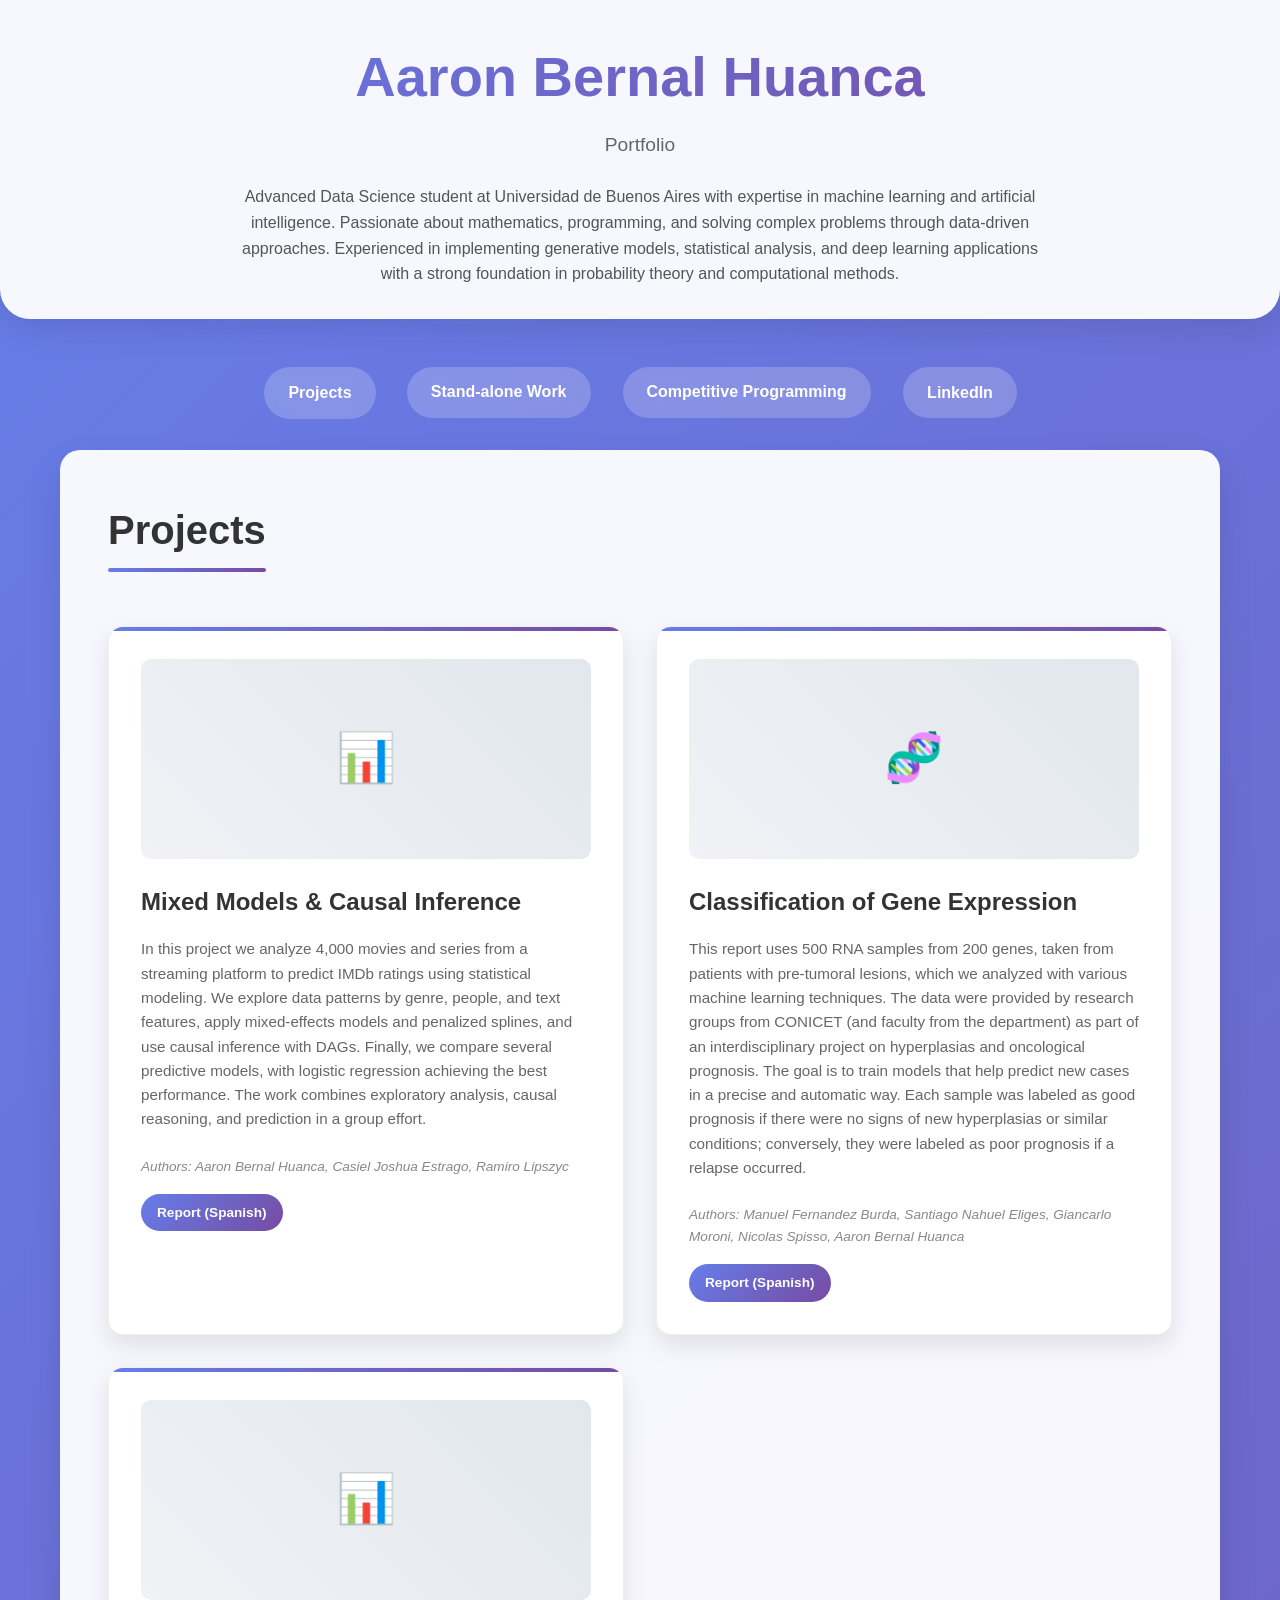
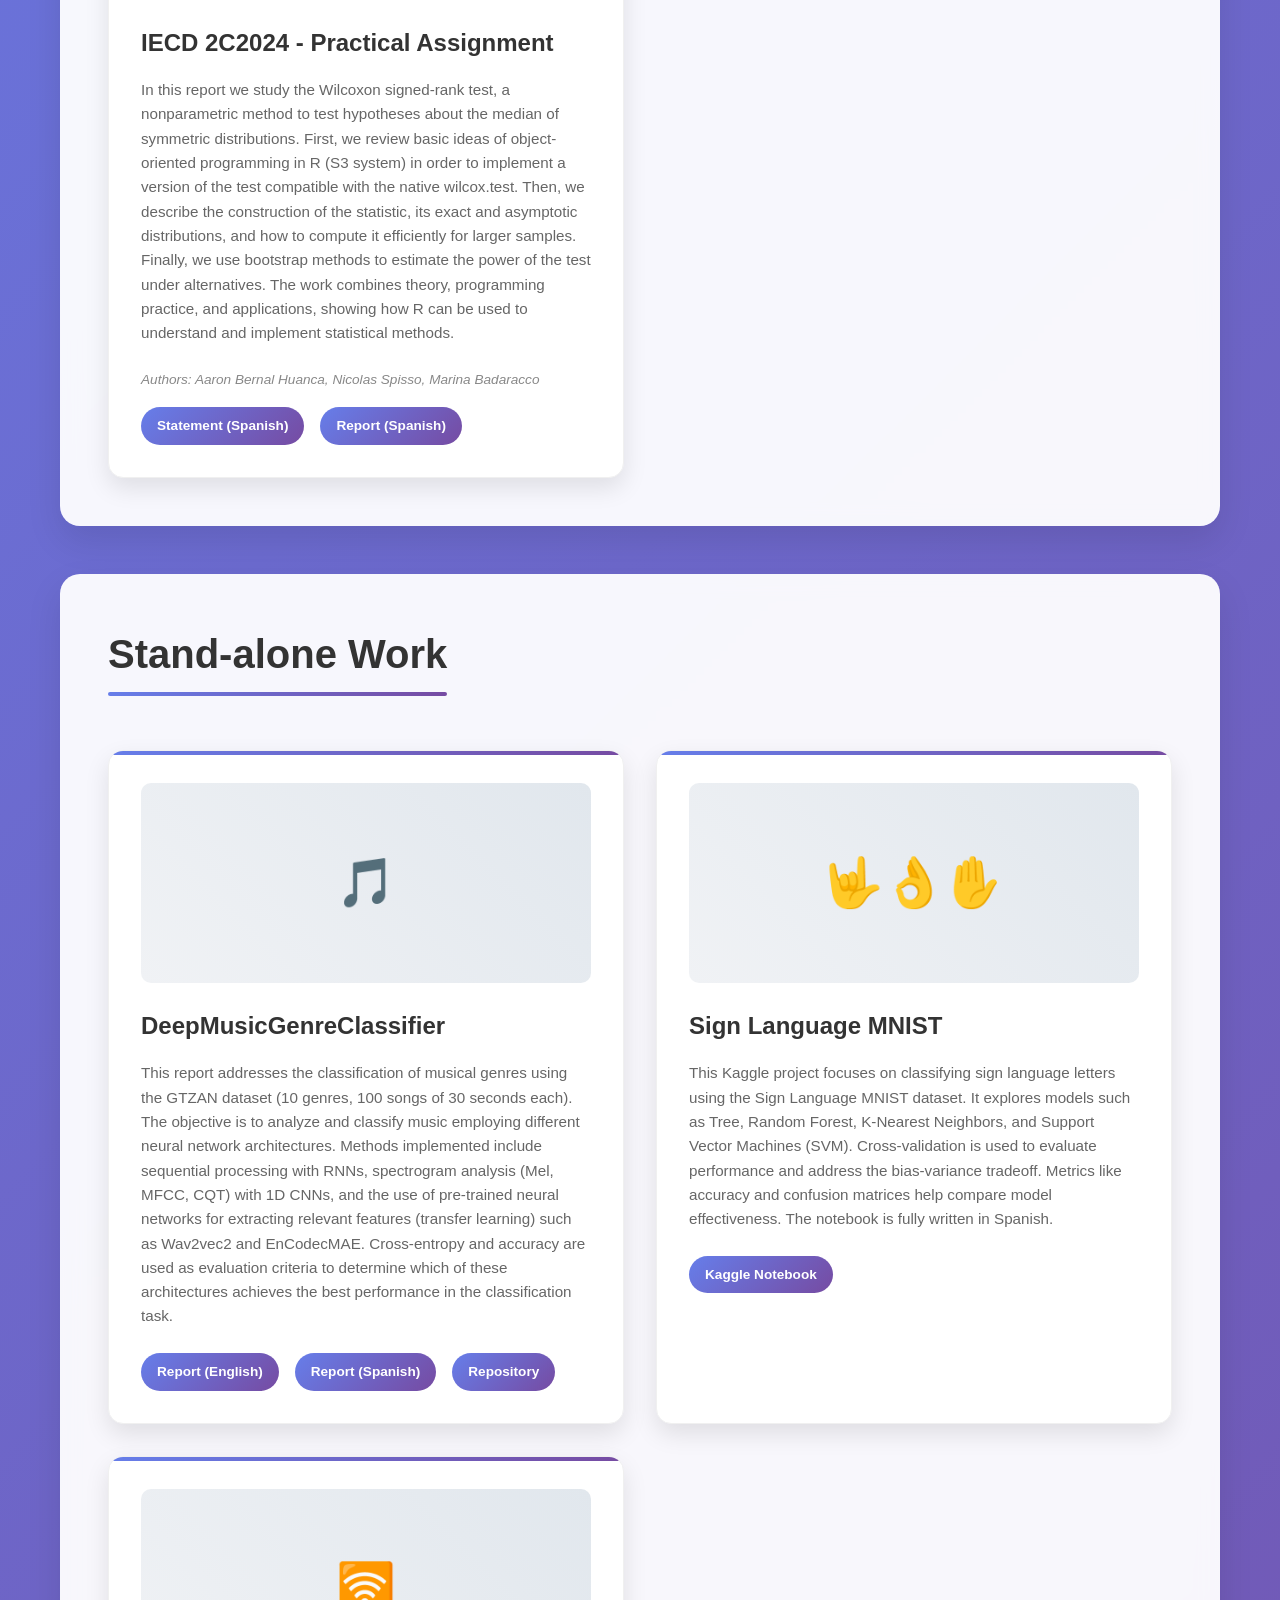
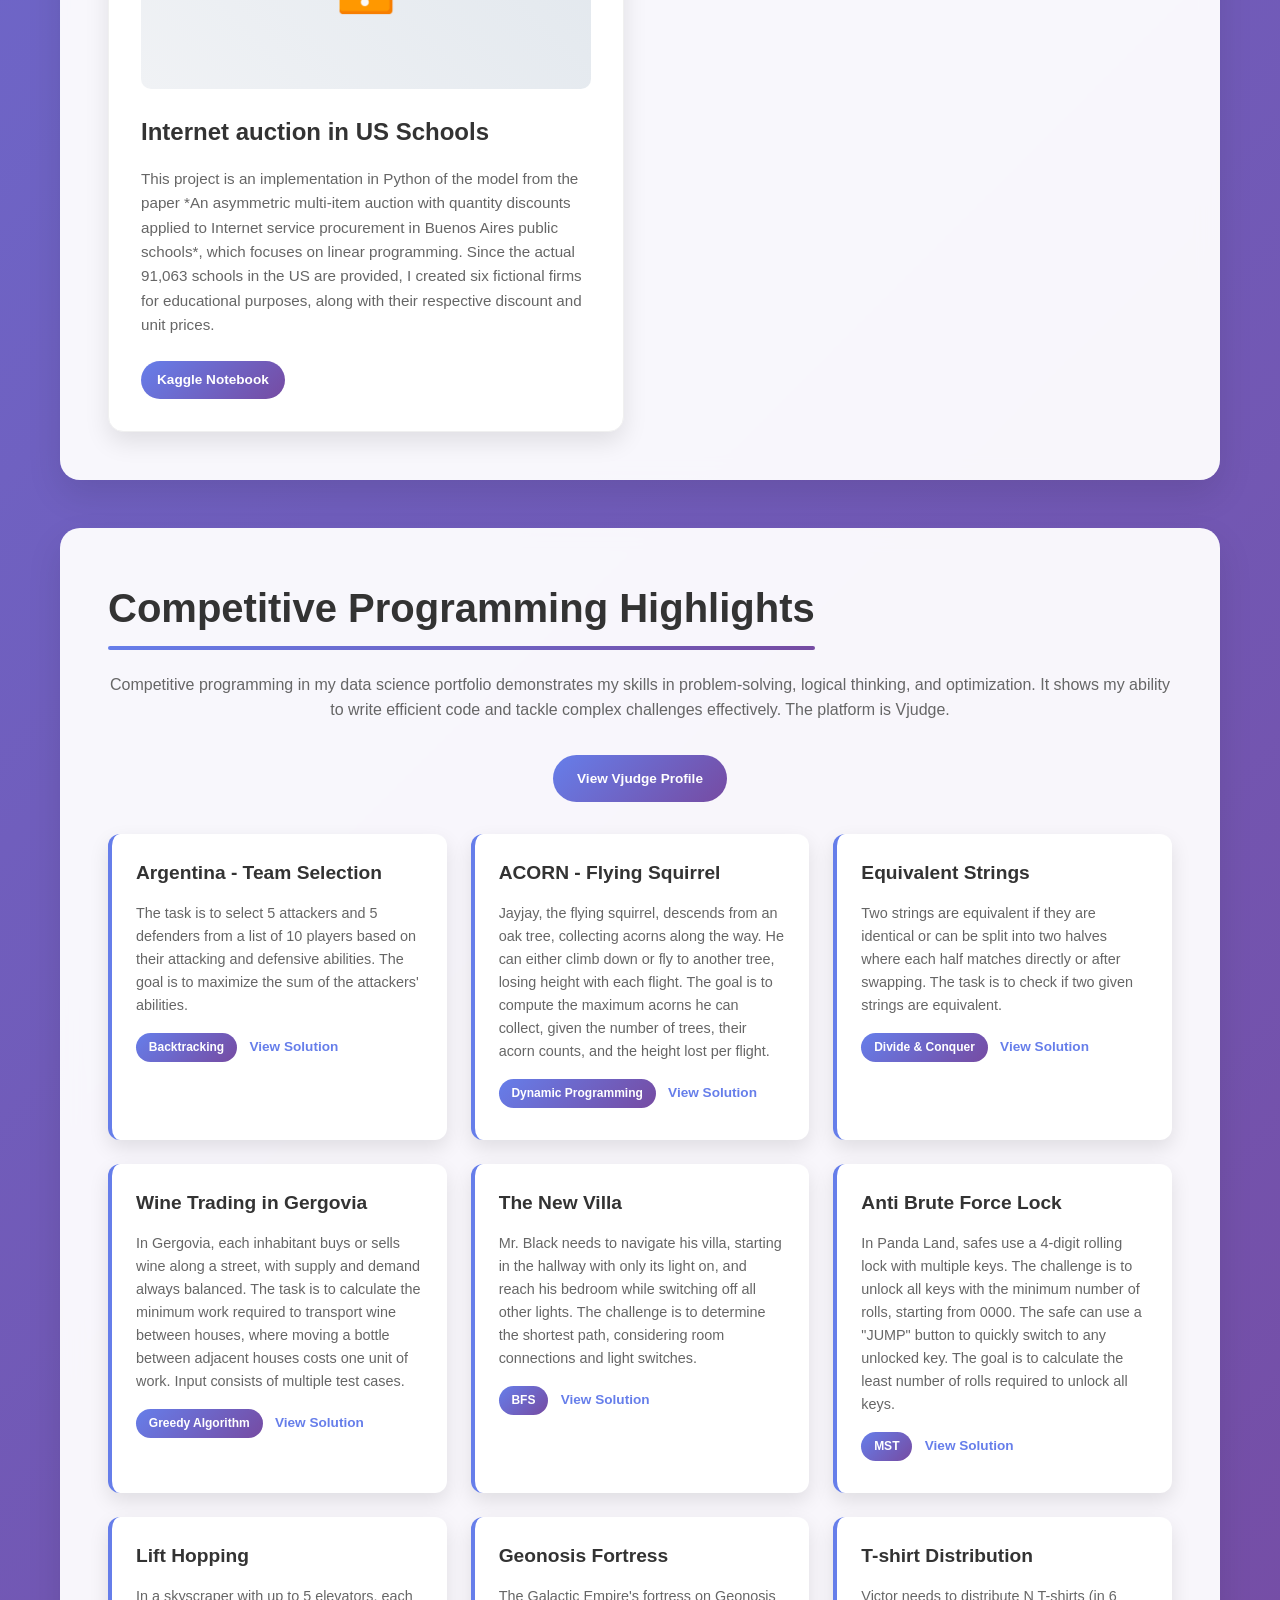
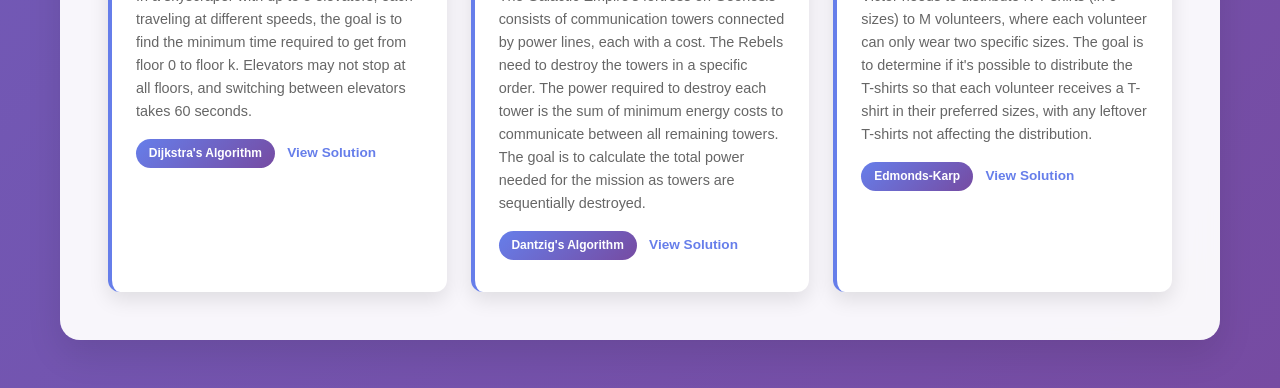
==== index.html @ 4a9c5973 "Update index.html" ====
<!DOCTYPE html>
<html lang="en"><head><meta http-equiv="Content-Type" content="text/html; charset=UTF-8">
    
    <meta name="viewport" content="width=device-width, initial-scale=1.0">
    <title>Aaron Bernal Huanca - Data Science Portfolio</title>
    <style>
        * {
            margin: 0;
            padding: 0;
            box-sizing: border-box;
        }

        body {
            font-family: 'Inter', -apple-system, BlinkMacSystemFont, 'Segoe UI', sans-serif;
            line-height: 1.6;
            color: #333;
            background: linear-gradient(135deg, #667eea 0%, #764ba2 100%);
            min-height: 100vh;
        }

        .container {
            max-width: 1200px;
            margin: 0 auto;
            padding: 0 20px;
        }

        /* Header */
        .header {
            background: rgba(255, 255, 255, 0.95);
            backdrop-filter: blur(10px);
            padding: 2rem 0;
            margin-bottom: 3rem;
            border-radius: 0 0 30px 30px;
            box-shadow: 0 10px 30px rgba(0, 0, 0, 0.1);
        }

        .header h1 {
            font-size: 3.5rem;
            font-weight: 800;
            background: linear-gradient(135deg, #667eea, #764ba2);
            -webkit-background-clip: text;
            background-clip: text;
            -webkit-text-fill-color: transparent;
            text-align: center;
            margin-bottom: 0.5rem;
        }

        .header .subtitle {
            text-align: center;
            font-size: 1.2rem;
            color: #666;
            font-weight: 300;
        }

        /* Navigation */
        .nav {
            display: flex;
            justify-content: center;
            gap: 2rem;
            margin: 2rem 0;
            flex-wrap: wrap;
        }

        .nav-item {
            background: rgba(255, 255, 255, 0.2);
            color: white;
            padding: 0.8rem 1.5rem;
            border-radius: 50px;
            text-decoration: none;
            font-weight: 600;
            transition: all 0.3s ease;
            backdrop-filter: blur(10px);
        }

        .nav-item:hover {
            background: rgba(255, 255, 255, 0.3);
            transform: translateY(-2px);
            box-shadow: 0 5px 15px rgba(0, 0, 0, 0.2);
        }

        /* Section styling */
        .section {
            background: rgba(255, 255, 255, 0.95);
            margin-bottom: 3rem;
            border-radius: 20px;
            padding: 3rem;
            box-shadow: 0 15px 35px rgba(0, 0, 0, 0.1);
            backdrop-filter: blur(10px);
            transform: translateY(20px);
            animation: fadeInUp 0.6s ease forwards;
        }

        @keyframes fadeInUp {
            to {
                opacity: 1;
                transform: translateY(0);
            }
        }

        .section h2 {
            font-size: 2.5rem;
            margin-bottom: 2rem;
            color: #333;
            position: relative;
            display: inline-block;
        }

        .section h2::after {
            content: '';
            position: absolute;
            bottom: -10px;
            left: 0;
            width: 100%;
            height: 4px;
            background: linear-gradient(135deg, #667eea, #764ba2);
            border-radius: 2px;
        }

        /* Project cards */
        .projects-grid {
            display: grid;
            grid-template-columns: repeat(auto-fit, minmax(350px, 1fr));
            gap: 2rem;
            margin-top: 2rem;
        }

        .project-card {
            background: white;
            border-radius: 15px;
            padding: 2rem;
            box-shadow: 0 10px 25px rgba(0, 0, 0, 0.1);
            transition: all 0.3s ease;
            border: 1px solid #f0f0f0;
            position: relative;
            overflow: hidden;
        }

        .project-card::before {
            content: '';
            position: absolute;
            top: 0;
            left: 0;
            width: 100%;
            height: 4px;
            background: linear-gradient(135deg, #667eea, #764ba2);
        }

        .project-card:hover {
            transform: translateY(-5px);
            box-shadow: 0 20px 40px rgba(0, 0, 0, 0.15);
        }

        .project-image {
            width: 100%;
            height: 200px;
            background: linear-gradient(45deg, #f0f2f5, #e1e7ed);
            border-radius: 10px;
            margin-bottom: 1.5rem;
            display: flex;
            align-items: center;
            justify-content: center;
            font-size: 3rem;
            color: #667eea;
            position: relative;
            overflow: hidden;
        }

        .project-image::after {
            content: '📊';
            position: absolute;
        }

        .project-card h3 {
            font-size: 1.5rem;
            margin-bottom: 1rem;
            color: #333;
            font-weight: 700;
        }

        .project-card p {
            color: #666;
            margin-bottom: 1.5rem;
            font-size: 0.95rem;
        }

        .authors {
            font-size: 0.85rem;
            color: #888;
            margin-bottom: 1rem;
            font-style: italic;
        }

        .project-links {
            display: flex;
            gap: 1rem;
            flex-wrap: wrap;
        }

        .project-link {
            background: linear-gradient(135deg, #667eea, #764ba2);
            color: white;
            padding: 0.5rem 1rem;
            border-radius: 25px;
            text-decoration: none;
            font-size: 0.85rem;
            font-weight: 600;
            transition: all 0.3s ease;
        }

        .project-link:hover {
            transform: translateY(-2px);
            box-shadow: 0 5px 15px rgba(102, 126, 234, 0.4);
        }

        /* Competitive programming section */
        .cp-grid {
            display: grid;
            grid-template-columns: repeat(auto-fit, minmax(300px, 1fr));
            gap: 1.5rem;
            margin-top: 2rem;
        }

        .cp-card {
            background: white;
            border-radius: 12px;
            padding: 1.5rem;
            box-shadow: 0 8px 20px rgba(0, 0, 0, 0.1);
            transition: all 0.3s ease;
            border-left: 4px solid #667eea;
        }

        .cp-card:hover {
            transform: translateX(5px);
            box-shadow: 0 12px 25px rgba(0, 0, 0, 0.15);
        }

        .cp-card h4 {
            color: #333;
            margin-bottom: 0.8rem;
            font-size: 1.2rem;
        }

        .cp-card p {
            color: #666;
            font-size: 0.9rem;
            margin-bottom: 1rem;
        }

        .algorithm-tag {
            background: linear-gradient(135deg, #667eea, #764ba2);
            color: white;
            padding: 0.3rem 0.8rem;
            border-radius: 15px;
            font-size: 0.75rem;
            font-weight: 600;
            display: inline-block;
            margin-right: 0.5rem;
            margin-bottom: 0.5rem;
        }

        .cp-link {
            color: #667eea;
            text-decoration: none;
            font-weight: 600;
            font-size: 0.85rem;
        }

        .cp-link:hover {
            text-decoration: underline;
        }

        /* Profile link */
        .profile-link {
            display: inline-flex;
            align-items: center;
            background: rgba(255, 255, 255, 0.2);
            color: white;
            padding: 0.8rem 1.5rem;
            border-radius: 50px;
            text-decoration: none;
            font-weight: 600;
            margin: 1rem 0;
            transition: all 0.3s ease;
            backdrop-filter: blur(10px);
        }

        .profile-link:hover {
            background: rgba(255, 255, 255, 0.3);
            transform: translateY(-2px);
        }

        /* Responsive design */
        @media (max-width: 768px) {
            .header h1 {
                font-size: 2.5rem;
            }
            
            .section {
                padding: 2rem;
                margin-bottom: 2rem;
            }
            
            .section h2 {
                font-size: 2rem;
            }
            
            .projects-grid {
                grid-template-columns: 1fr;
            }
            
            .cp-grid {
                grid-template-columns: 1fr;
            }
            
            .nav {
                gap: 1rem;
            }
        }

        /* Special icons for different project types */
        .project-card[data-type="ml"] .project-image::after { content: '🤖'; }
        .project-card[data-type="stats"] .project-image::after { content: '📊'; }
        .project-card[data-type="bio"] .project-image::after { content: '🧬'; }
        .project-card[data-type="music"] .project-image::after { content: '🎵'; }
        .project-card[data-type="vision"] .project-image::after { content: '🤟👌✋'; }
        .project-card[data-type="optimization"] .project-image::after { content: '🛜'; }
    </style>
</head>
<body>
    <div class="header">
        <div class="container">
            <h1>Aaron Bernal Huanca</h1>
            <p class="subtitle">Portfolio</p>
            <p style="text-align: center; margin-top: 1.5rem; font-size: 1rem; color: #555; max-width: 800px; margin-left: auto; margin-right: auto; line-height: 1.6;">
                Advanced Data Science student at Universidad de Buenos Aires with expertise in machine learning and artificial intelligence. Passionate about mathematics, programming, and solving complex problems through data-driven approaches. Experienced in implementing generative models, statistical analysis, and deep learning applications with a strong foundation in probability theory and computational methods.
            </p>
        </div>
    </div>

    <div class="container">
        <nav class="nav">
            <a href="#projects" class="nav-item">Projects</a>
            <a href="#standalone" class="nav-item">Stand-alone Work</a>
            <a href="#competitive" class="nav-item">Competitive Programming</a>
            <a href="https://www.linkedin.com/in/aaronbernal28/" class="nav-item" target="_blank">LinkedIn</a>
        </nav>

        <section id="projects" class="section" style="opacity: 1; transform: translateY(0px);">
            <h2>Projects</h2>
            <div class="projects-grid">
                <div class="project-card" data-type="stats" style="transform: translateY(0px) scale(1);">
                    <div class="project-image"></div>
                    <h3>Mixed Models &amp; Causal Inference</h3>
                    <p>In this project we analyze 4,000 movies and series from a streaming platform to predict IMDb ratings using statistical modeling. We explore data patterns by genre, people, and text features, apply mixed-effects models and penalized splines, and use causal inference with DAGs. Finally, we compare several predictive models, with logistic regression achieving the best performance. The work combines exploratory analysis, causal reasoning, and prediction in a group effort.</p>
                    <div class="authors">Authors: Aaron Bernal Huanca, Casiel Joshua Estrago, Ramiro Lipszyc</div>
                    <div class="project-links">
                        <a href="https://drive.google.com/file/d/1sKW0xbrYGKWCmO8RBLMDTKkwiYOML2DI/view?usp=sharing" class="project-link">Report (Spanish)</a>
                    </div>
                </div>

                <div class="project-card" data-type="bio" style="transform: translateY(0px) scale(1);">
                    <div class="project-image"></div>
                    <h3>Classification of Gene Expression</h3>
                    <p>This report uses 500 RNA samples from 200 genes, taken from patients with pre-tumoral lesions, which we analyzed with various machine learning techniques. The data were provided by research groups from CONICET (and faculty from the department) as part of an interdisciplinary project on hyperplasias and oncological prognosis. The goal is to train models that help predict new cases in a precise and automatic way. Each sample was labeled as good prognosis if there were no signs of new hyperplasias or similar conditions; conversely, they were labeled as poor prognosis if a relapse occurred.</p>
                    <div class="authors">Authors: Manuel Fernandez Burda, Santiago Nahuel Eliges, Giancarlo Moroni, Nicolas Spisso, Aaron Bernal Huanca</div>
                    <div class="project-links">
                        <a href="https://drive.google.com/file/d/1o3kq4J8i0jMBt8mDWLyuVQ5VTc-W795W/view?usp=sharing" class="project-link">Report (Spanish)</a>
                    </div>
                </div>

                <div class="project-card" data-type="stats" style="transform: translateY(0px) scale(1);">
                    <div class="project-image"></div>
                    <h3>IECD 2C2024 - Practical Assignment</h3>
                    <p>In this report we study the Wilcoxon signed-rank test, a nonparametric method to test hypotheses about the median of symmetric distributions. First, we review basic ideas of object-oriented programming in R (S3 system) in order to implement a version of the test compatible with the native wilcox.test. Then, we describe the construction of the statistic, its exact and asymptotic distributions, and how to compute it efficiently for larger samples. Finally, we use bootstrap methods to estimate the power of the test under alternatives. The work combines theory, programming practice, and applications, showing how R can be used to understand and implement statistical methods.</p>
                    <div class="authors">Authors: Aaron Bernal Huanca, Nicolas Spisso, Marina Badaracco</div>
                    <div class="project-links">
                        <a href="https://drive.google.com/file/d/1zC2OzRBSgIApm09ChP9tCHJvfGvjtaqh/view?usp=sharing" class="project-link">Statement (Spanish)</a>
                        <a href="https://drive.google.com/file/d/1mNRLZLcxYUR-iNTL-R0HPEitANBQtkPC/view?usp=sharing" class="project-link">Report (Spanish)</a>
                    </div>
                </div>
            </div>
        </section>

        <section id="standalone" class="section" style="opacity: 1; transform: translateY(0px);">
            <h2>Stand-alone Work</h2>
            <div class="projects-grid">
                <div class="project-card" data-type="music" style="transform: translateY(0px) scale(1);">
                    <div class="project-image"></div>
                    <h3>DeepMusicGenreClassifier</h3>
                    <p>This report addresses the classification of musical genres using the GTZAN dataset (10 genres, 100 songs of 30 seconds each). The objective is to analyze and classify music employing different neural network architectures. Methods implemented include sequential processing with RNNs, spectrogram analysis (Mel, MFCC, CQT) with 1D CNNs, and the use of pre-trained neural networks for extracting relevant features (transfer learning) such as Wav2vec2 and EnCodecMAE. Cross-entropy and accuracy are used as evaluation criteria to determine which of these architectures achieves the best performance in the classification task.</p>
                    <div class="project-links">
                        <a href="https://drive.google.com/file/d/1XE_I1uaKtk1UVR3KdBVfysUpUKZOANTS/view?usp=sharing" class="project-link">Report (English)</a>
                        <a href="https://github.com/aaronbernal28/DeepMusicGenreClassifier/blob/7a93485d191dd292acc010750424d847092432f1/Informe_PSAH_bernal.pdf" class="project-link">Report (Spanish)</a><a href="https://github.com/aaronbernal28/DeepMusicGenreClassifier" class="project-link">Repository</a>
                    </div>
                </div>

                <div class="project-card" data-type="vision" style="transform: translateY(0px) scale(1);">
                    <div class="project-image"></div>
                    <h3>Sign Language MNIST</h3>
                    <p>This Kaggle project focuses on classifying sign language letters using the Sign Language MNIST dataset. It explores models such as Tree, Random Forest, K-Nearest Neighbors, and Support Vector Machines (SVM). Cross-validation is used to evaluate performance and address the bias-variance tradeoff. Metrics like accuracy and confusion matrices help compare model effectiveness. The notebook is fully written in Spanish.</p>
                    <div class="project-links">
                        <a href="https://www.kaggle.com/code/aarnbernal/sign-language-mnist" class="project-link">Kaggle Notebook</a>
                    </div>
                </div>

                <div class="project-card" data-type="optimization" style="transform: translateY(0px) scale(1);">
                    <div class="project-image"></div>
                    <h3>Internet auction in US Schools</h3>
                    <p>This project is an implementation in Python of the model from the paper *An asymmetric multi-item auction with quantity discounts applied to Internet service procurement in Buenos Aires public schools*, which focuses on linear programming. Since the actual 91,063 schools in the US are provided, I created six fictional firms for educational purposes, along with their respective discount and unit prices.</p>
                    <div class="project-links">
                        <a href="https://www.kaggle.com/code/aarnbernal/internet-auction-in-us-schools" class="project-link">Kaggle Notebook</a>

</div>
                </div>
            </div>
        </section>

        <section id="competitive" class="section" style="opacity: 1; transform: translateY(0px);">
            <h2>Competitive Programming Highlights</h2>
            <p style="margin-bottom: 2rem; color: #666; text-align: center;">
                Competitive programming in my data science portfolio demonstrates my skills in problem-solving, logical thinking, and optimization. It shows my ability to write efficient code and tackle complex challenges effectively. The platform is Vjudge.
            </p>
            
            <div style="text-align: center; margin-bottom: 2rem;">
                <a href="https://vjudge.net/user/aaron_bernal" class="project-link" target="_blank" style="background: linear-gradient(135deg, #667eea, #764ba2); color: white; padding: 0.8rem 1.5rem; border-radius: 50px; text-decoration: none; font-weight: 600; display: inline-block;">
                    View Vjudge Profile
                </a>
            </div>

            <div class="cp-grid">
                <div class="cp-card">
                    <h4>Argentina - Team Selection</h4>
                    <p>The task is to select 5 attackers and 5 defenders from a list of 10 players based on their attacking and defensive abilities. The goal is to maximize the sum of the attackers' abilities.</p>
                    <div class="algorithm-tag">Backtracking</div>
                    <a href="https://vjudge.net/solution/50555912/DUjEFQ2r9EikgZdmi5gl" class="cp-link" target="_blank">View Solution</a>
                </div>

                <div class="cp-card">
                    <h4>ACORN - Flying Squirrel</h4>
                    <p>Jayjay, the flying squirrel, descends from an oak tree, collecting acorns along the way. He can either climb down or fly to another tree, losing height with each flight. The goal is to compute the maximum acorns he can collect, given the number of trees, their acorn counts, and the height lost per flight.</p>
                    <div class="algorithm-tag">Dynamic Programming</div>
                    <a href="https://vjudge.net/solution/50555998/JoXZzl5GpxC8CJVxv9FN" class="cp-link" target="_blank">View Solution</a>
                </div>

                <div class="cp-card">
                    <h4>Equivalent Strings</h4>
                    <p>Two strings are equivalent if they are identical or can be split into two halves where each half matches directly or after swapping. The task is to check if two given strings are equivalent.</p>
                    <div class="algorithm-tag">Divide &amp; Conquer</div>
                    <a href="https://vjudge.net/solution/50690686/EkVrOSRbFNVtlQyggX96" class="cp-link" target="_blank">View Solution</a>
                </div>

                <div class="cp-card">
                    <h4>Wine Trading in Gergovia</h4>
                    <p>In Gergovia, each inhabitant buys or sells wine along a street, with supply and demand always balanced. The task is to calculate the minimum work required to transport wine between houses, where moving a bottle between adjacent houses costs one unit of work. Input consists of multiple test cases.</p>
                    <div class="algorithm-tag">Greedy Algorithm</div>
                    <a href="https://vjudge.net/solution/50882918/74NhAgRkjQJoHaAecm4s" class="cp-link" target="_blank">View Solution</a>
                </div>

                <div class="cp-card">
                    <h4>The New Villa</h4>
                    <p>Mr. Black needs to navigate his villa, starting in the hallway with only its light on, and reach his bedroom while switching off all other lights. The challenge is to determine the shortest path, considering room connections and light switches.</p>
                    <div class="algorithm-tag">BFS</div>
                    <a href="https://vjudge.net/solution/53216512/xBdtX0xkkEhlLW7dZqkI" class="cp-link" target="_blank">View Solution</a>
                </div>

                <div class="cp-card">
                    <h4>Anti Brute Force Lock</h4>
                    <p>In Panda Land, safes use a 4-digit rolling lock with multiple keys. The challenge is to unlock all keys with the minimum number of rolls, starting from 0000. The safe can use a "JUMP" button to quickly switch to any unlocked key. The goal is to calculate the least number of rolls required to unlock all keys.</p>
                    <div class="algorithm-tag">MST</div>
                    <a href="https://vjudge.net/solution/51559789/nPGSzMxUaLYUVgdRgKWh" class="cp-link" target="_blank">View Solution</a>
                </div>

                <div class="cp-card">
                    <h4>Lift Hopping</h4>
                    <p>In a skyscraper with up to 5 elevators, each traveling at different speeds, the goal is to find the minimum time required to get from floor 0 to floor k. Elevators may not stop at all floors, and switching between elevators takes 60 seconds.</p>
                    <div class="algorithm-tag">Dijkstra's Algorithm</div>
                    <a href="https://vjudge.net/solution/51666430/SGWzRqQbBXR3B6TuU5zb" class="cp-link" target="_blank">View Solution</a>
                </div>

                <div class="cp-card">
                    <h4>Geonosis Fortress</h4>
                    <p>The Galactic Empire's fortress on Geonosis consists of communication towers connected by power lines, each with a cost. The Rebels need to destroy the towers in a specific order. The power required to destroy each tower is the sum of minimum energy costs to communicate between all remaining towers. The goal is to calculate the total power needed for the mission as towers are sequentially destroyed.</p>
                    <div class="algorithm-tag">Dantzig's Algorithm</div>
                    <a href="https://vjudge.net/solution/51862270/8cfpfeEB6ndL87T03xIL" class="cp-link" target="_blank">View Solution</a>
                </div>

                <div class="cp-card">
                    <h4>T-shirt Distribution</h4>
                    <p>Victor needs to distribute N T-shirts (in 6 sizes) to M volunteers, where each volunteer can only wear two specific sizes. The goal is to determine if it's possible to distribute the T-shirts so that each volunteer receives a T-shirt in their preferred sizes, with any leftover T-shirts not affecting the distribution.</p>
                    <div class="algorithm-tag">Edmonds-Karp</div>
                    <a href="https://vjudge.net/solution/53307955/lrmVU68nqRBQqmiSFlLF" class="cp-link" target="_blank">View Solution</a>
                </div>
            </div>
        </section>
    </div>

    <script>
        // Add smooth scrolling for navigation
        document.querySelectorAll('a[href^="#"]').forEach(anchor => {
            anchor.addEventListener('click', function (e) {
                e.preventDefault();
                const target = document.querySelector(this.getAttribute('href'));
                if (target) {
                    target.scrollIntoView({
                        behavior: 'smooth',
                        block: 'start'
                    });
                }
            });
        });

        // Add fade-in animation on scroll
        const observerOptions = {
            threshold: 0.1,
            rootMargin: '0px 0px -50px 0px'
        };

        const observer = new IntersectionObserver((entries) => {
            entries.forEach(entry => {
                if (entry.isIntersecting) {
                    entry.target.style.opacity = '1';
                    entry.target.style.transform = 'translateY(0)';
                }
            });
        }, observerOptions);

        document.querySelectorAll('.section').forEach(section => {
            section.style.opacity = '0';
            observer.observe(section);
        });

        // Add hover effects for project cards
        document.querySelectorAll('.project-card').forEach(card => {
            card.addEventListener('mouseenter', function() {
                this.style.transform = 'translateY(-8px) scale(1.02)';
            });
            
            card.addEventListener('mouseleave', function() {
                this.style.transform = 'translateY(0) scale(1)';
            });
        });
    </script>

</body></html>
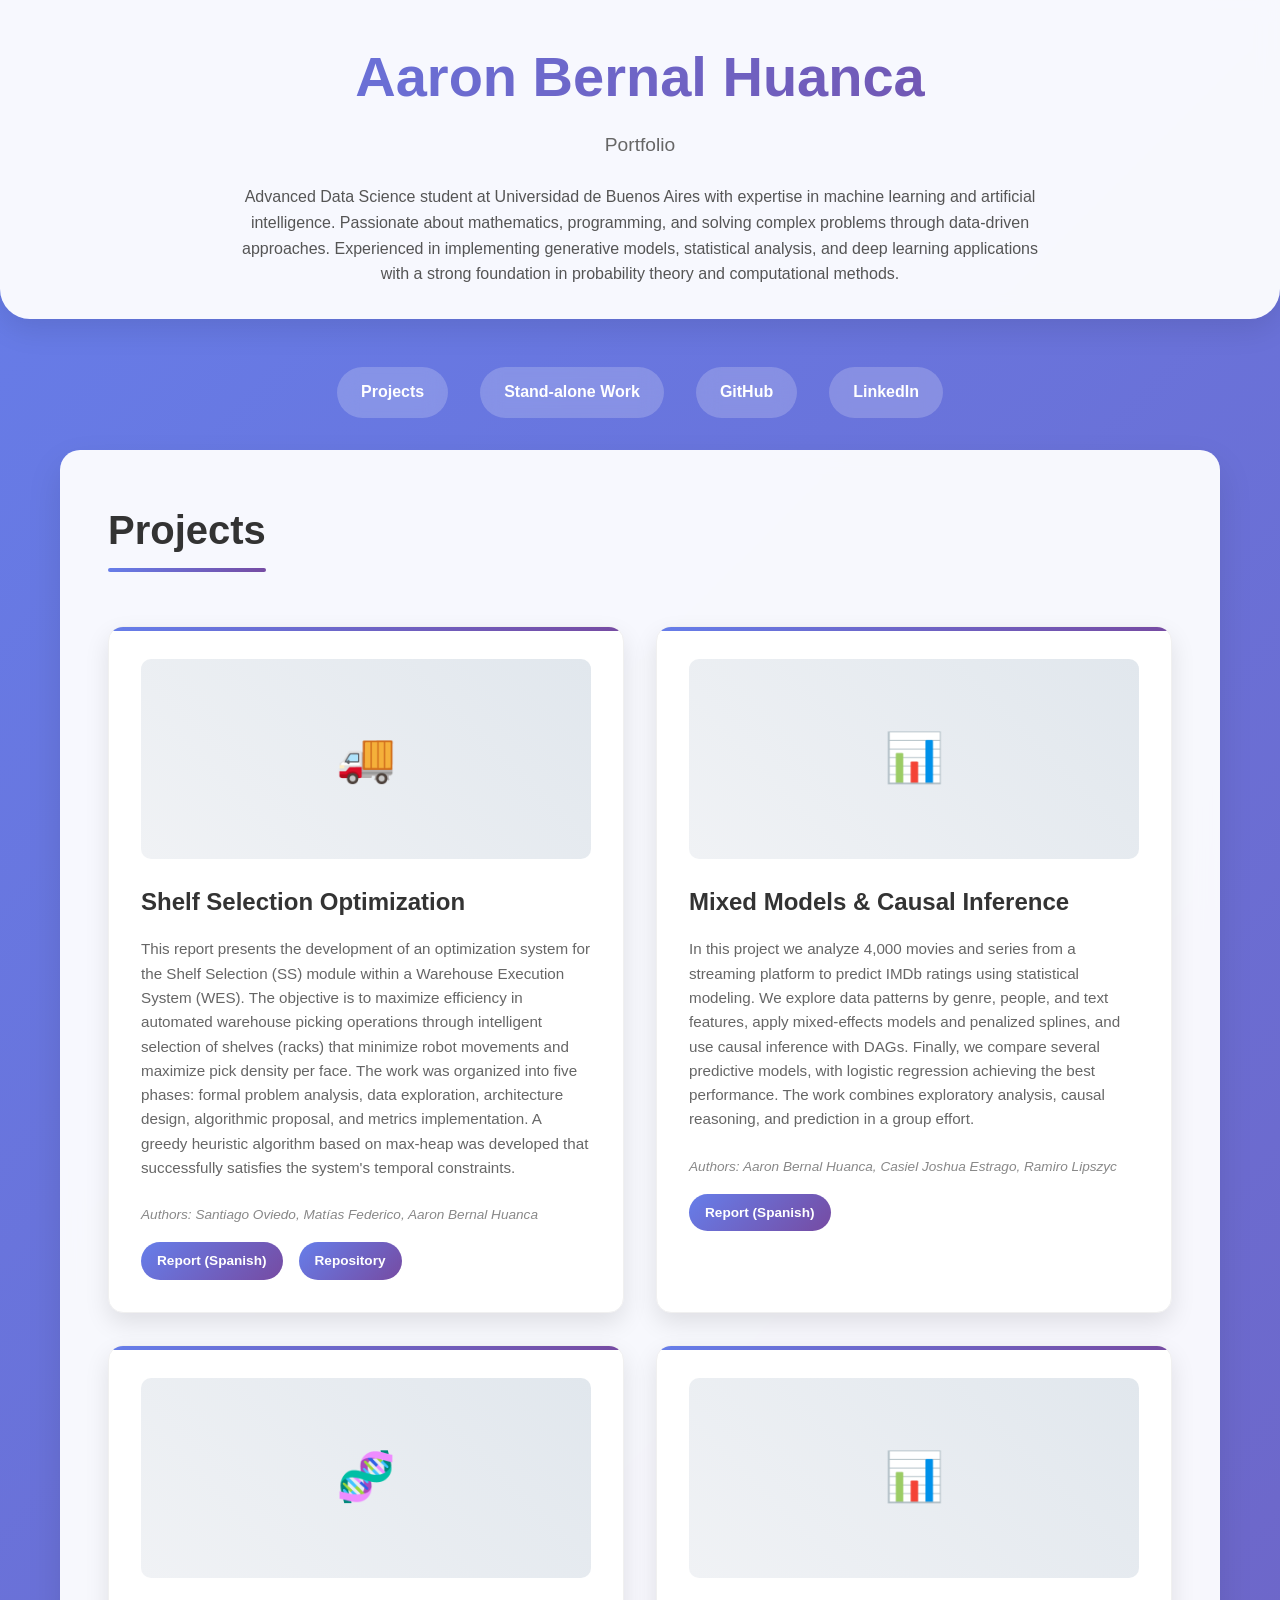
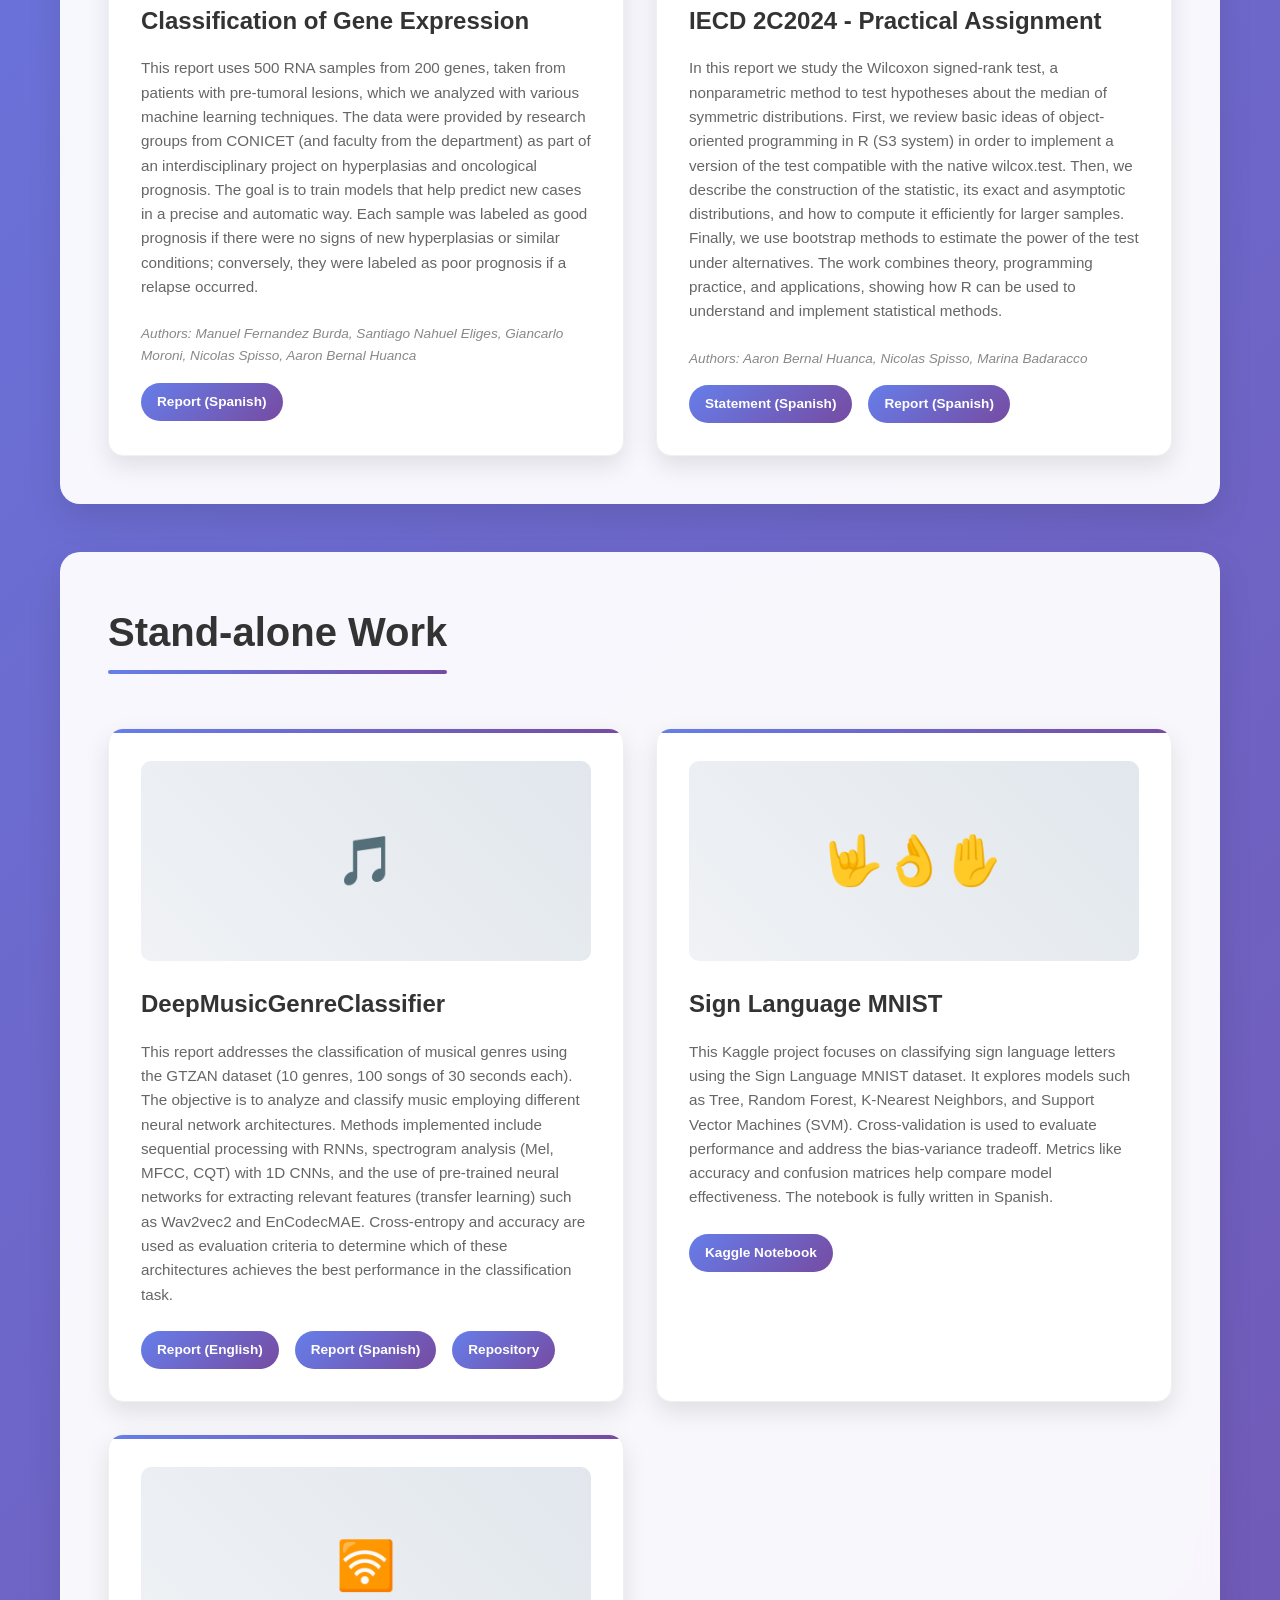
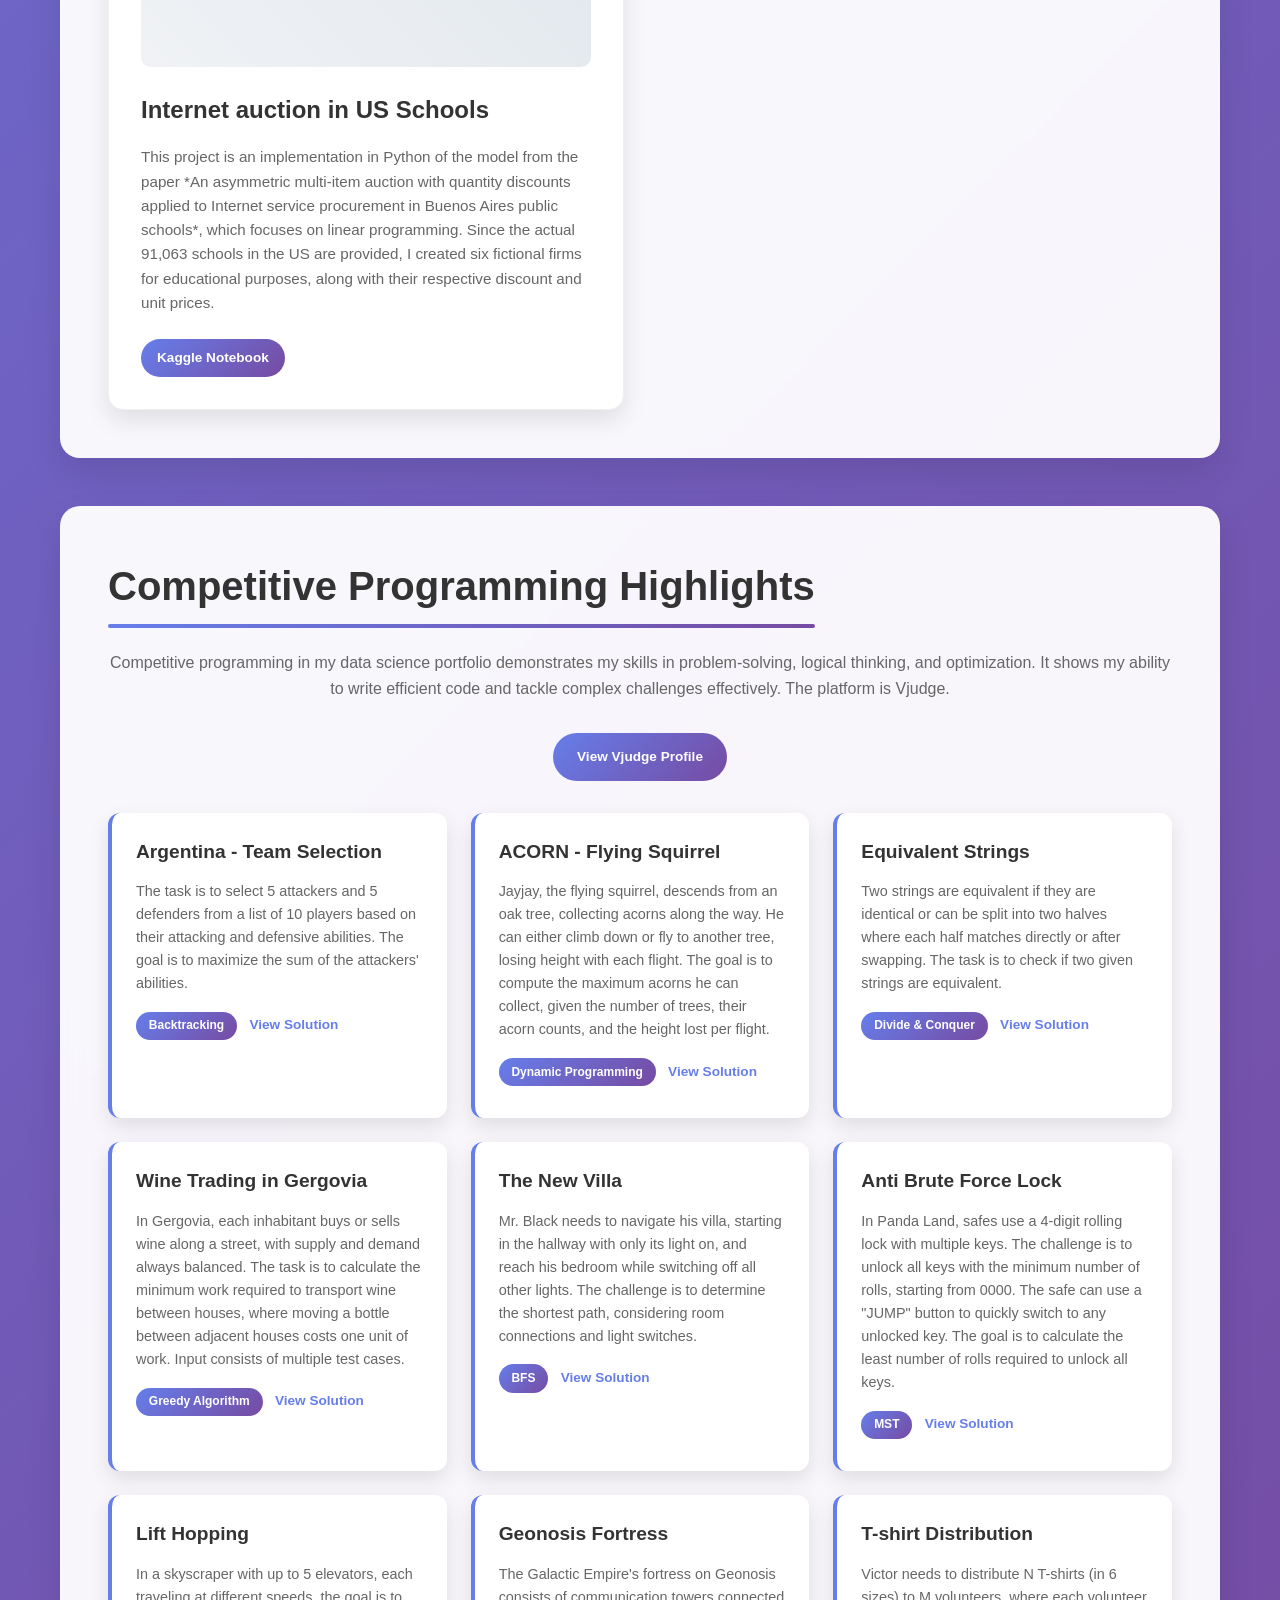
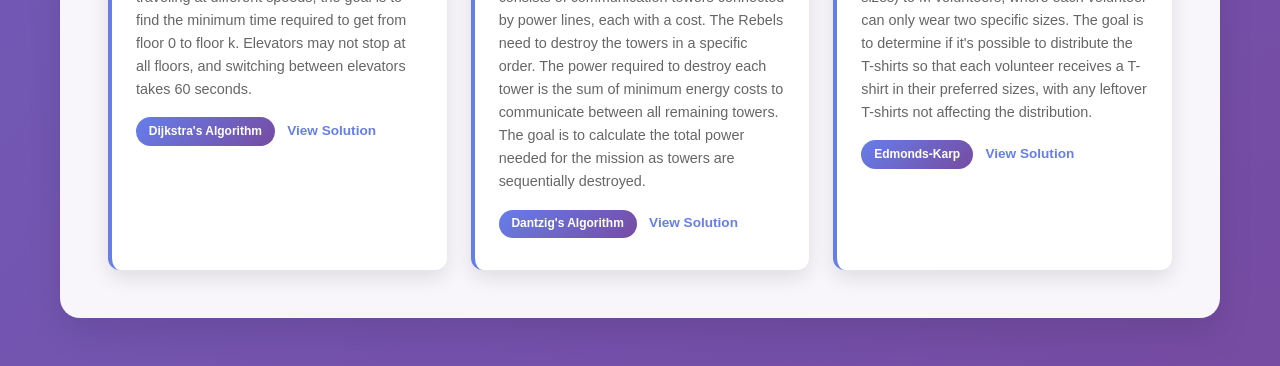
==== commit e8b93ca4: "Add logistics project card, report is waiting for approval" ====
--- a/index.html
+++ b/index.html
@@ -324,6 +324,7 @@
         .project-card[data-type="music"] .project-image::after { content: '🎵'; }
         .project-card[data-type="vision"] .project-image::after { content: '🤟👌✋'; }
         .project-card[data-type="optimization"] .project-image::after { content: '🛜'; }
+        .project-card[data-type="logistics"] .project-image::after { content: '🚚'; }
     </style>
 </head>
 <body>
@@ -341,13 +342,24 @@
         <nav class="nav">
             <a href="#projects" class="nav-item">Projects</a>
             <a href="#standalone" class="nav-item">Stand-alone Work</a>
-            <a href="#competitive" class="nav-item">Competitive Programming</a>
+            <a href="https://github.com/aaronbernal28" class="nav-item" target="_blank">GitHub</a>
             <a href="https://www.linkedin.com/in/aaronbernal28/" class="nav-item" target="_blank">LinkedIn</a>
         </nav>
 
         <section id="projects" class="section" style="opacity: 1; transform: translateY(0px);">
             <h2>Projects</h2>
             <div class="projects-grid">
+                <div class="project-card" data-type="logistics" style="transform: translateY(0px) scale(1);">
+                    <div class="project-image"></div>
+                    <h3>Shelf Selection Optimization</h3>
+                    <p>This report presents the development of an optimization system for the Shelf Selection (SS) module within a Warehouse Execution System (WES). The objective is to maximize efficiency in automated warehouse picking operations through intelligent selection of shelves (racks) that minimize robot movements and maximize pick density per face. The work was organized into five phases: formal problem analysis, data exploration, architecture design, algorithmic proposal, and metrics implementation. A greedy heuristic algorithm based on max-heap was developed that successfully satisfies the system's temporal constraints.</p>
+                    <div class="authors">Authors: Santiago Oviedo, Matías Federico, Aaron Bernal Huanca</div>
+                    <div class="project-links">
+                        <a href="" class="project-link">Report (Spanish)</a>
+                        <a href="https://github.com/aaronbernal28/Shellect" class="project-link">Repository</a>
+                    </div>
+                </div>
+
                 <div class="project-card" data-type="stats" style="transform: translateY(0px) scale(1);">
                     <div class="project-image"></div>
                     <h3>Mixed Models &amp; Causal Inference</h3>
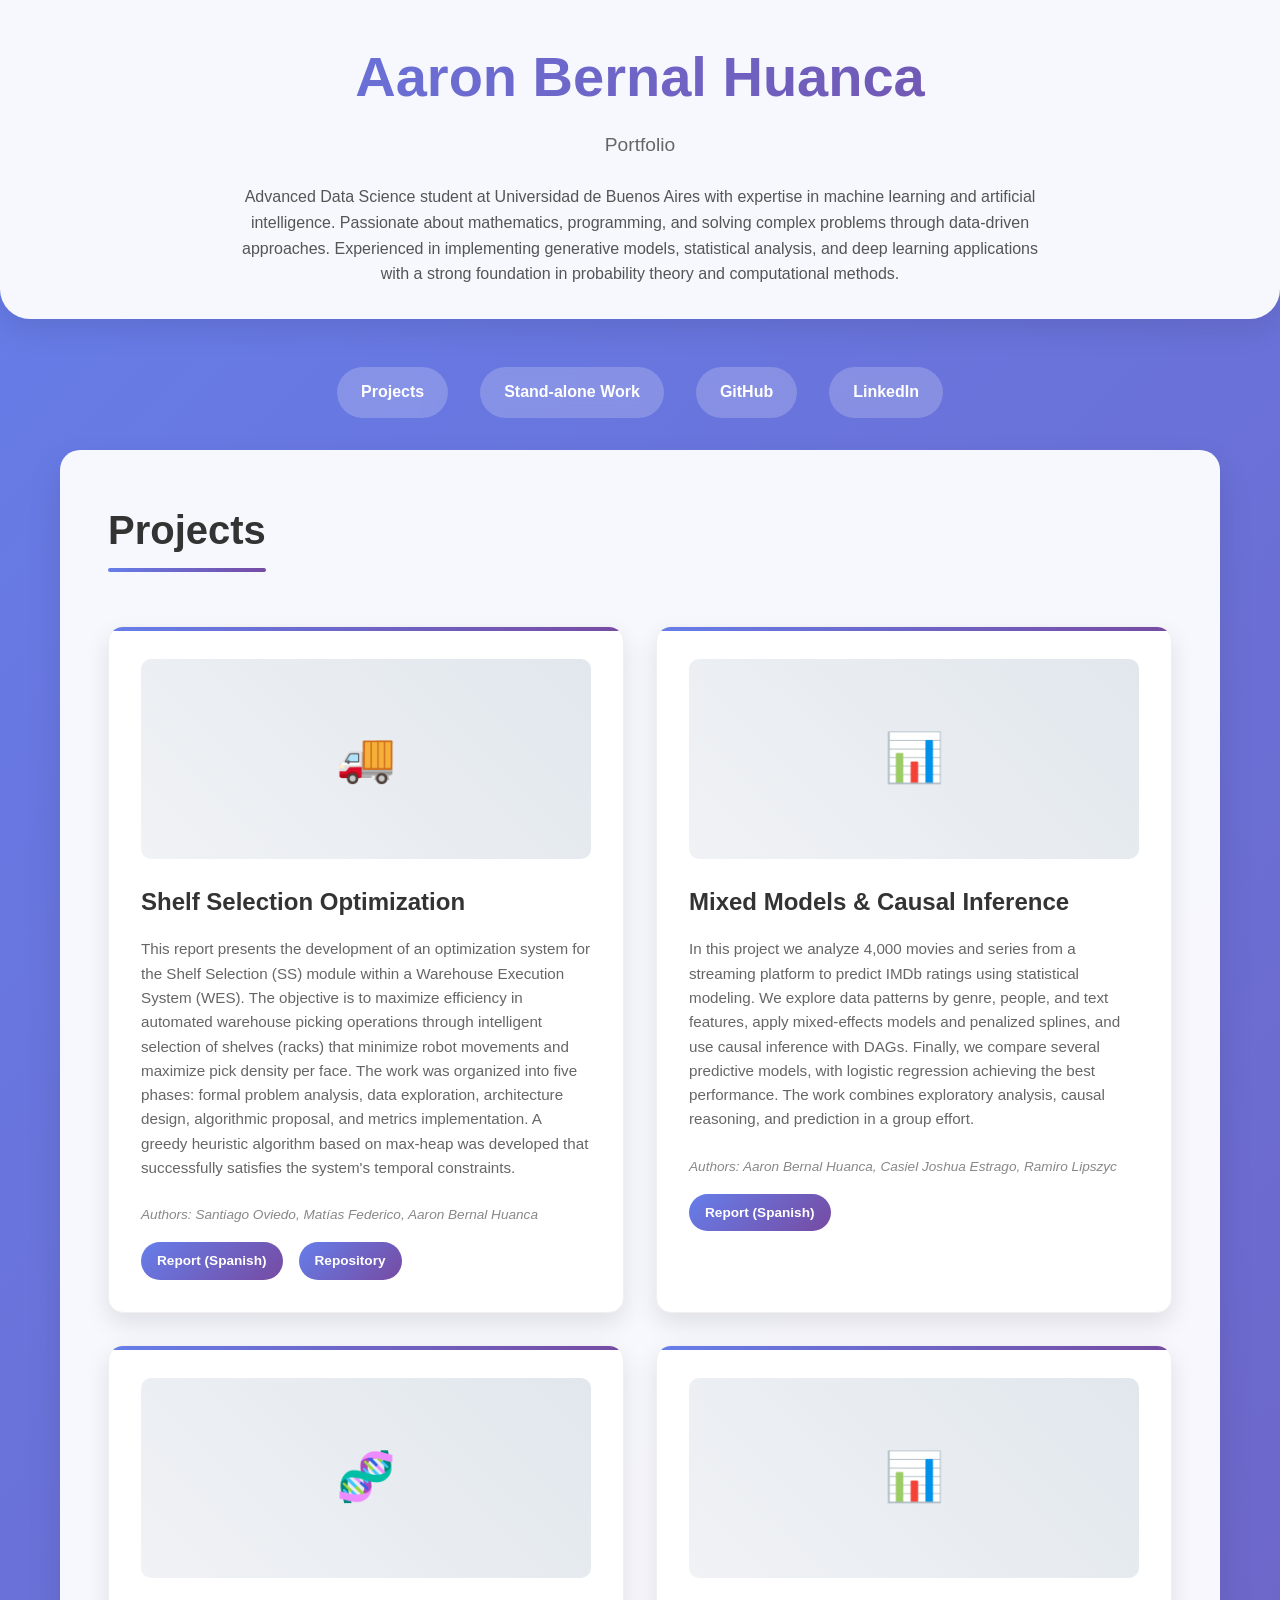
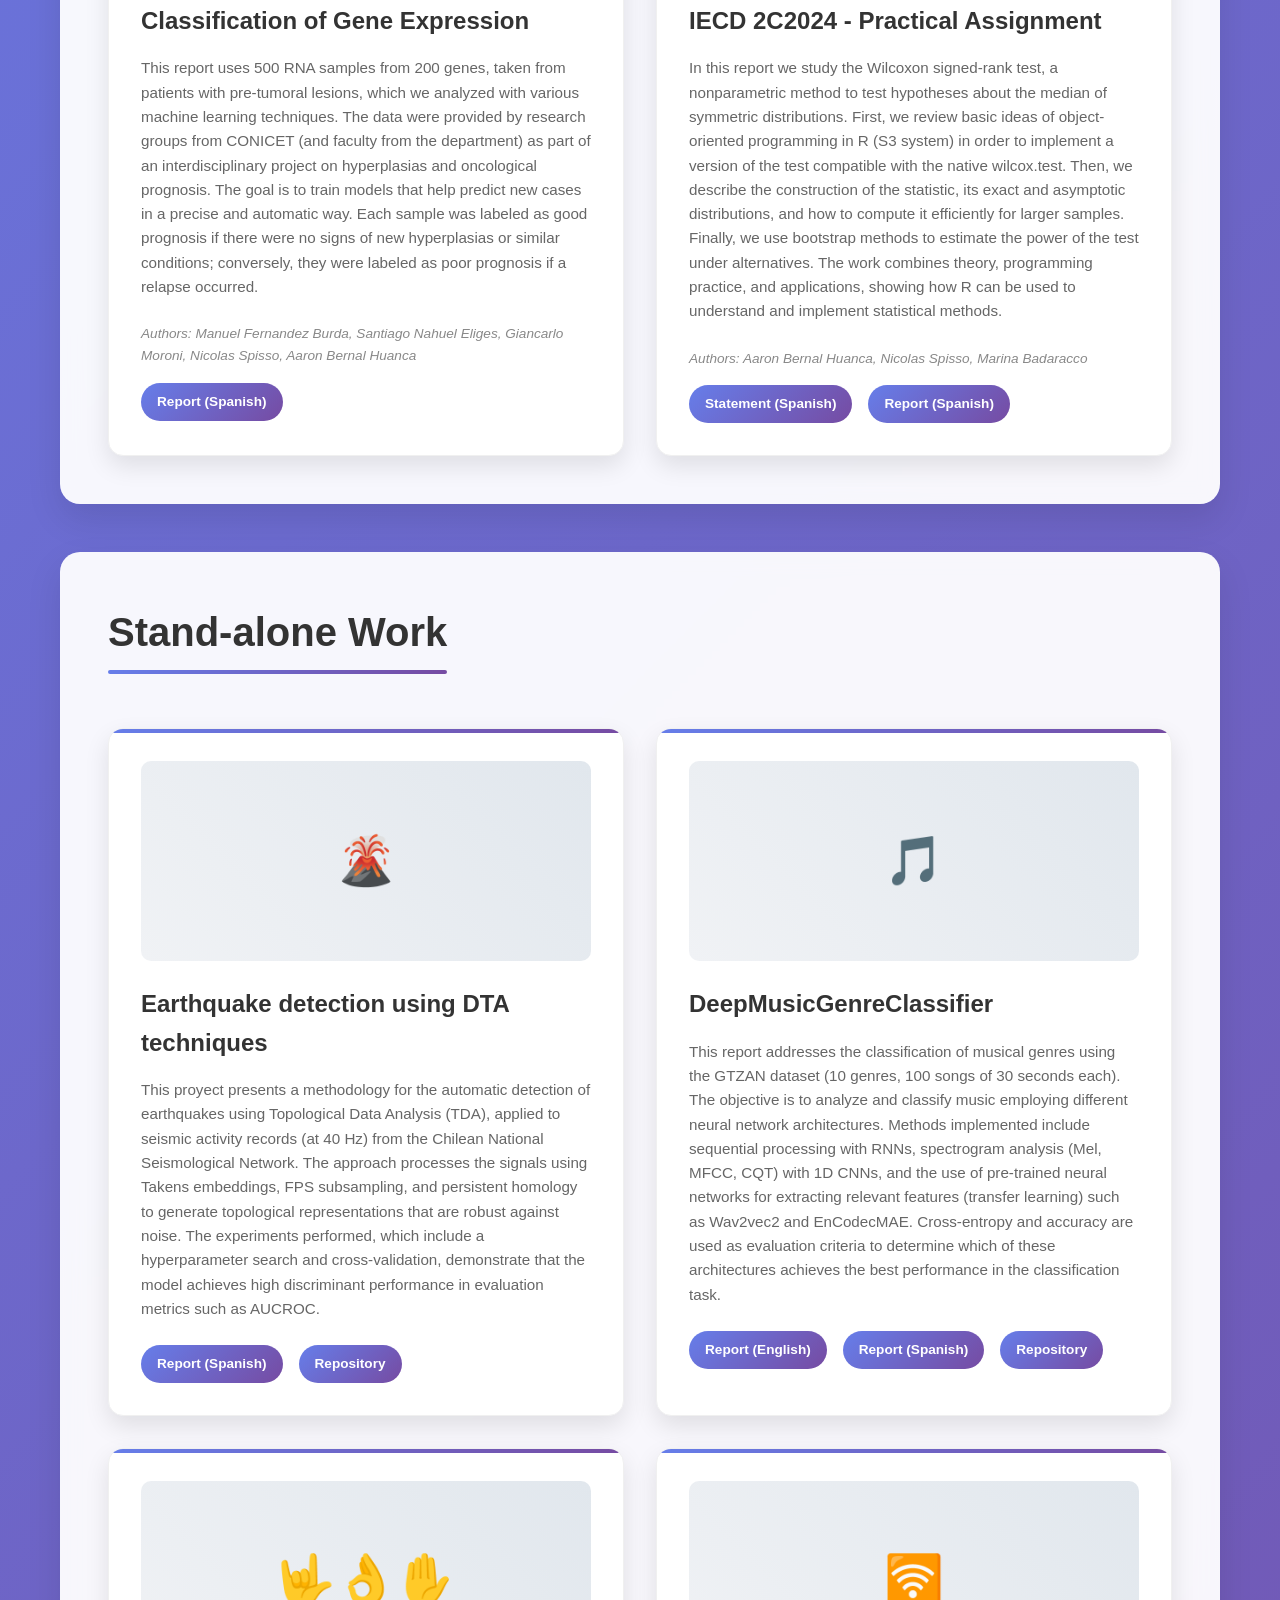
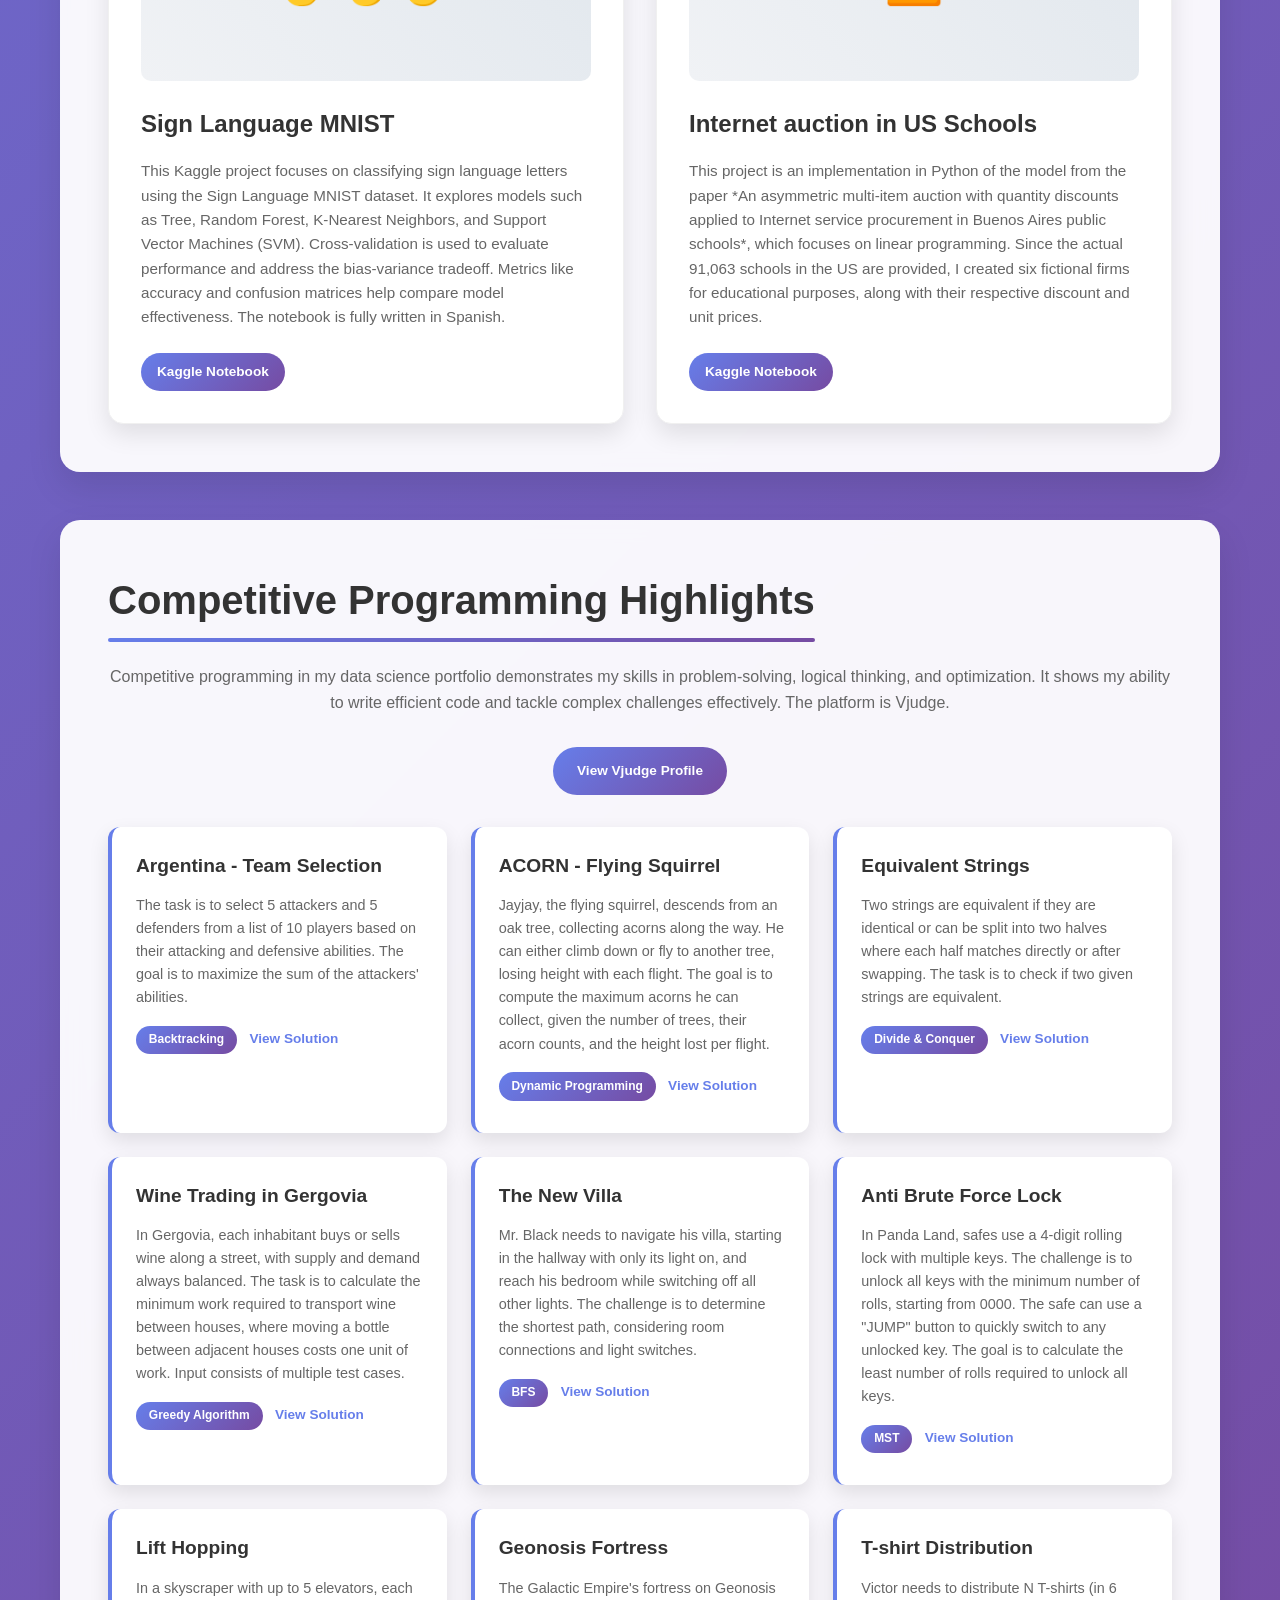
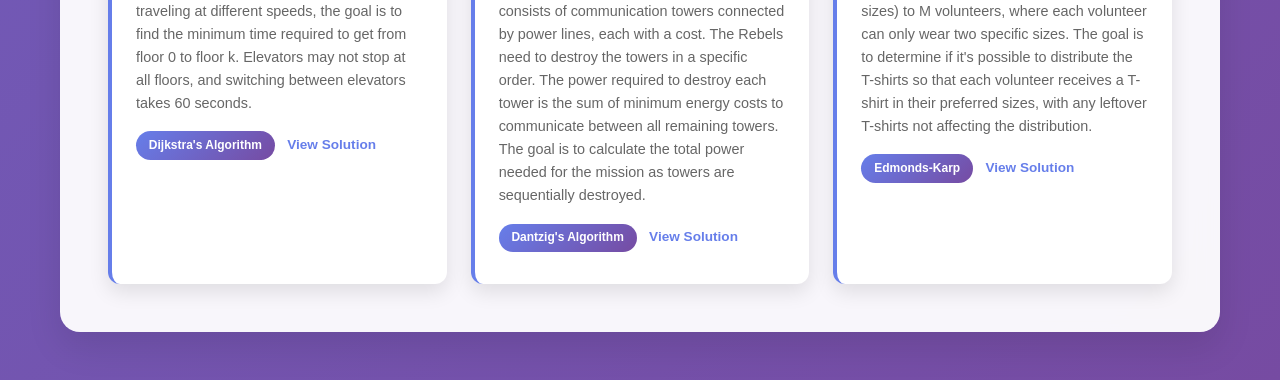
==== commit 0906c647: "Add Earthquake detection using DTA techniques" ====
--- a/index.html
+++ b/index.html
@@ -325,6 +325,7 @@
         .project-card[data-type="vision"] .project-image::after { content: '🤟👌✋'; }
         .project-card[data-type="optimization"] .project-image::after { content: '🛜'; }
         .project-card[data-type="logistics"] .project-image::after { content: '🚚'; }
+        .project-card[data-type="tda"] .project-image::after { content: '🌋'; }
     </style>
 </head>
 <body>
@@ -396,6 +397,16 @@
         <section id="standalone" class="section" style="opacity: 1; transform: translateY(0px);">
             <h2>Stand-alone Work</h2>
             <div class="projects-grid">
+                <div class="project-card" data-type="tda" style="transform: translateY(0px) scale(1);">
+                    <div class="project-image"></div>
+                    <h3>Earthquake detection using DTA techniques</h3>
+                    <p>This proyect presents a methodology for the automatic detection of earthquakes using Topological Data Analysis (TDA), applied to seismic activity records (at 40 Hz) from the Chilean National Seismological Network. The approach processes the signals using Takens embeddings, FPS subsampling, and persistent homology to generate topological representations that are robust against noise. The experiments performed, which include a hyperparameter search and cross-validation, demonstrate that the model achieves high discriminant performance in evaluation metrics such as AUCROC.</p>
+                    <div class="project-links">
+                        <a href="https://github.com/aaronbernal28/seismic-signals-tda/blob/d74a5ec4fe2e2e662be0ae99d3c11190d8c37da9/Detecci%C3%B3n%20de%20terremotos%20mediante%20t%C3%A9cnicas%20de%20TDA%20-%20Google%20Slides.pdf" class="project-link"> Report (Spanish)</a>
+                        <a href="https://github.com/aaronbernal28/seismic-signals-tda" class="project-link">Repository</a>
+                    </div>
+                </div>
+
                 <div class="project-card" data-type="music" style="transform: translateY(0px) scale(1);">
                     <div class="project-image"></div>
                     <h3>DeepMusicGenreClassifier</h3>
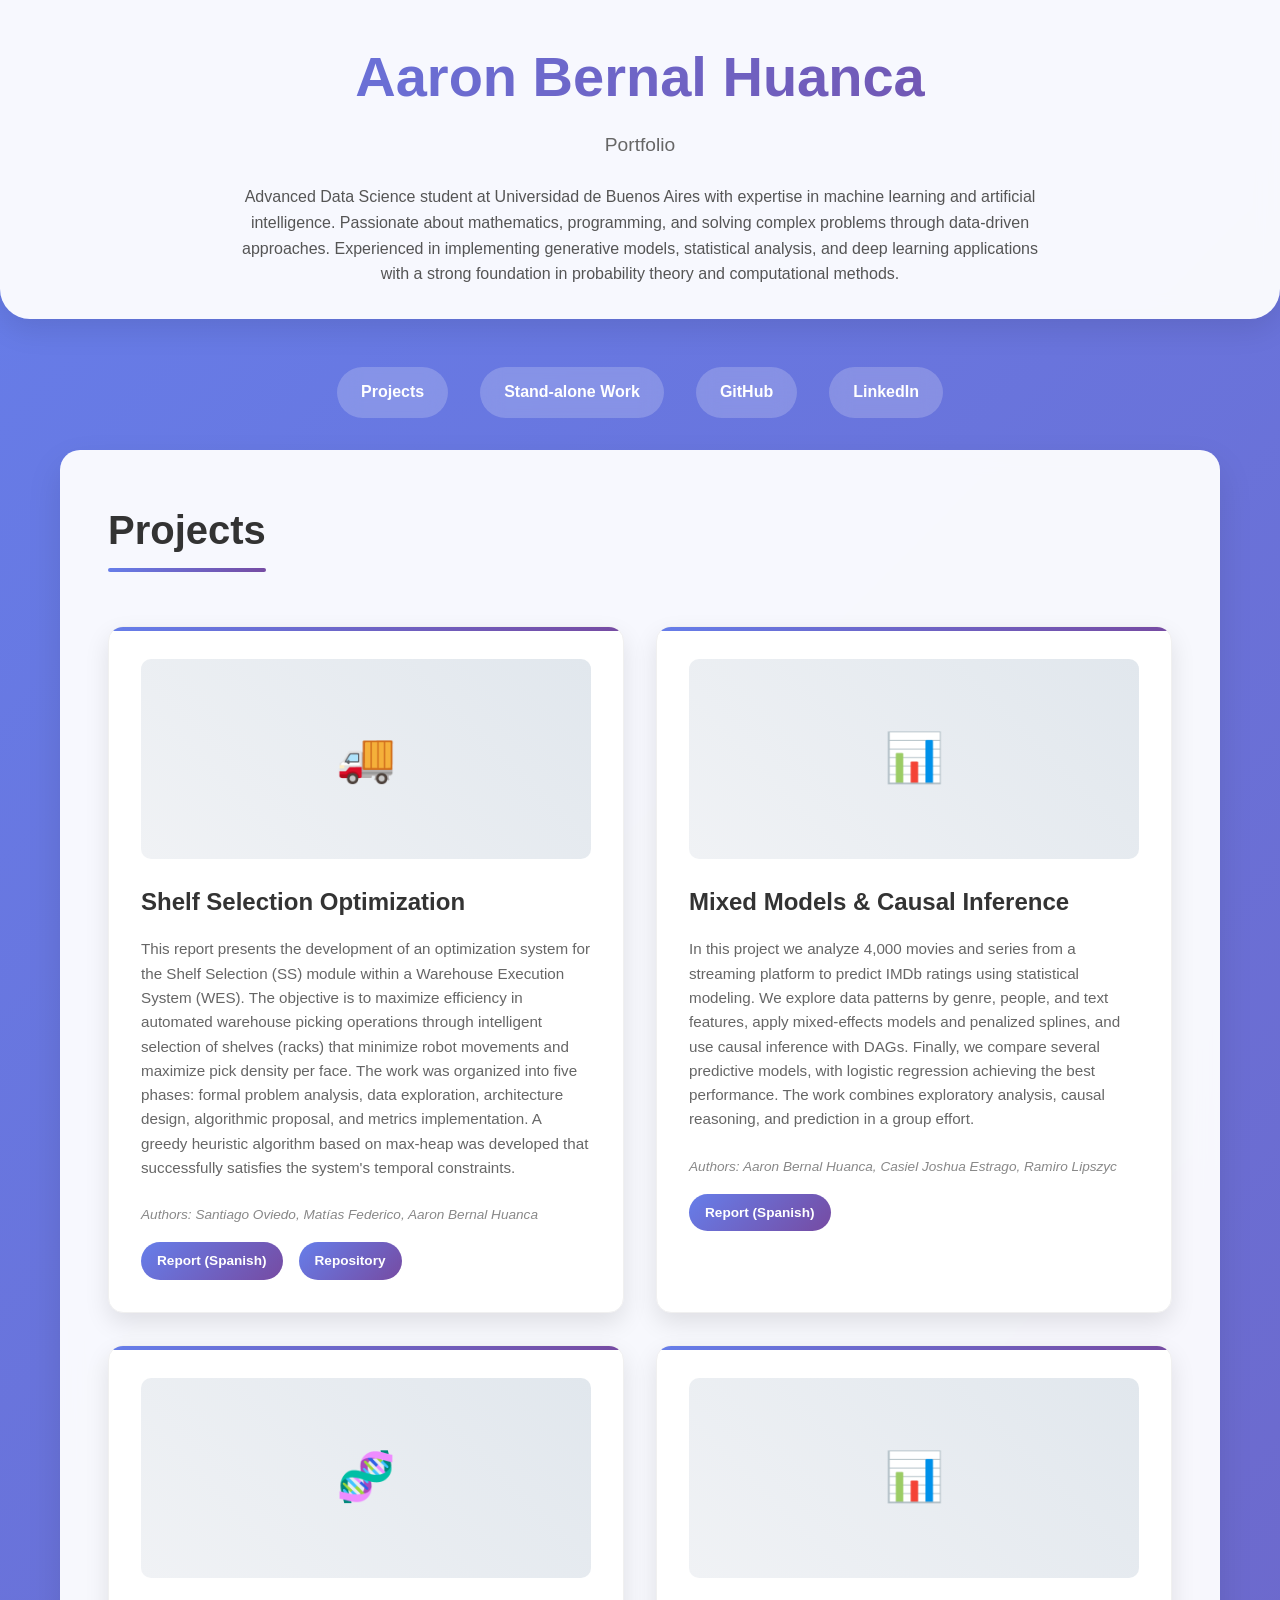
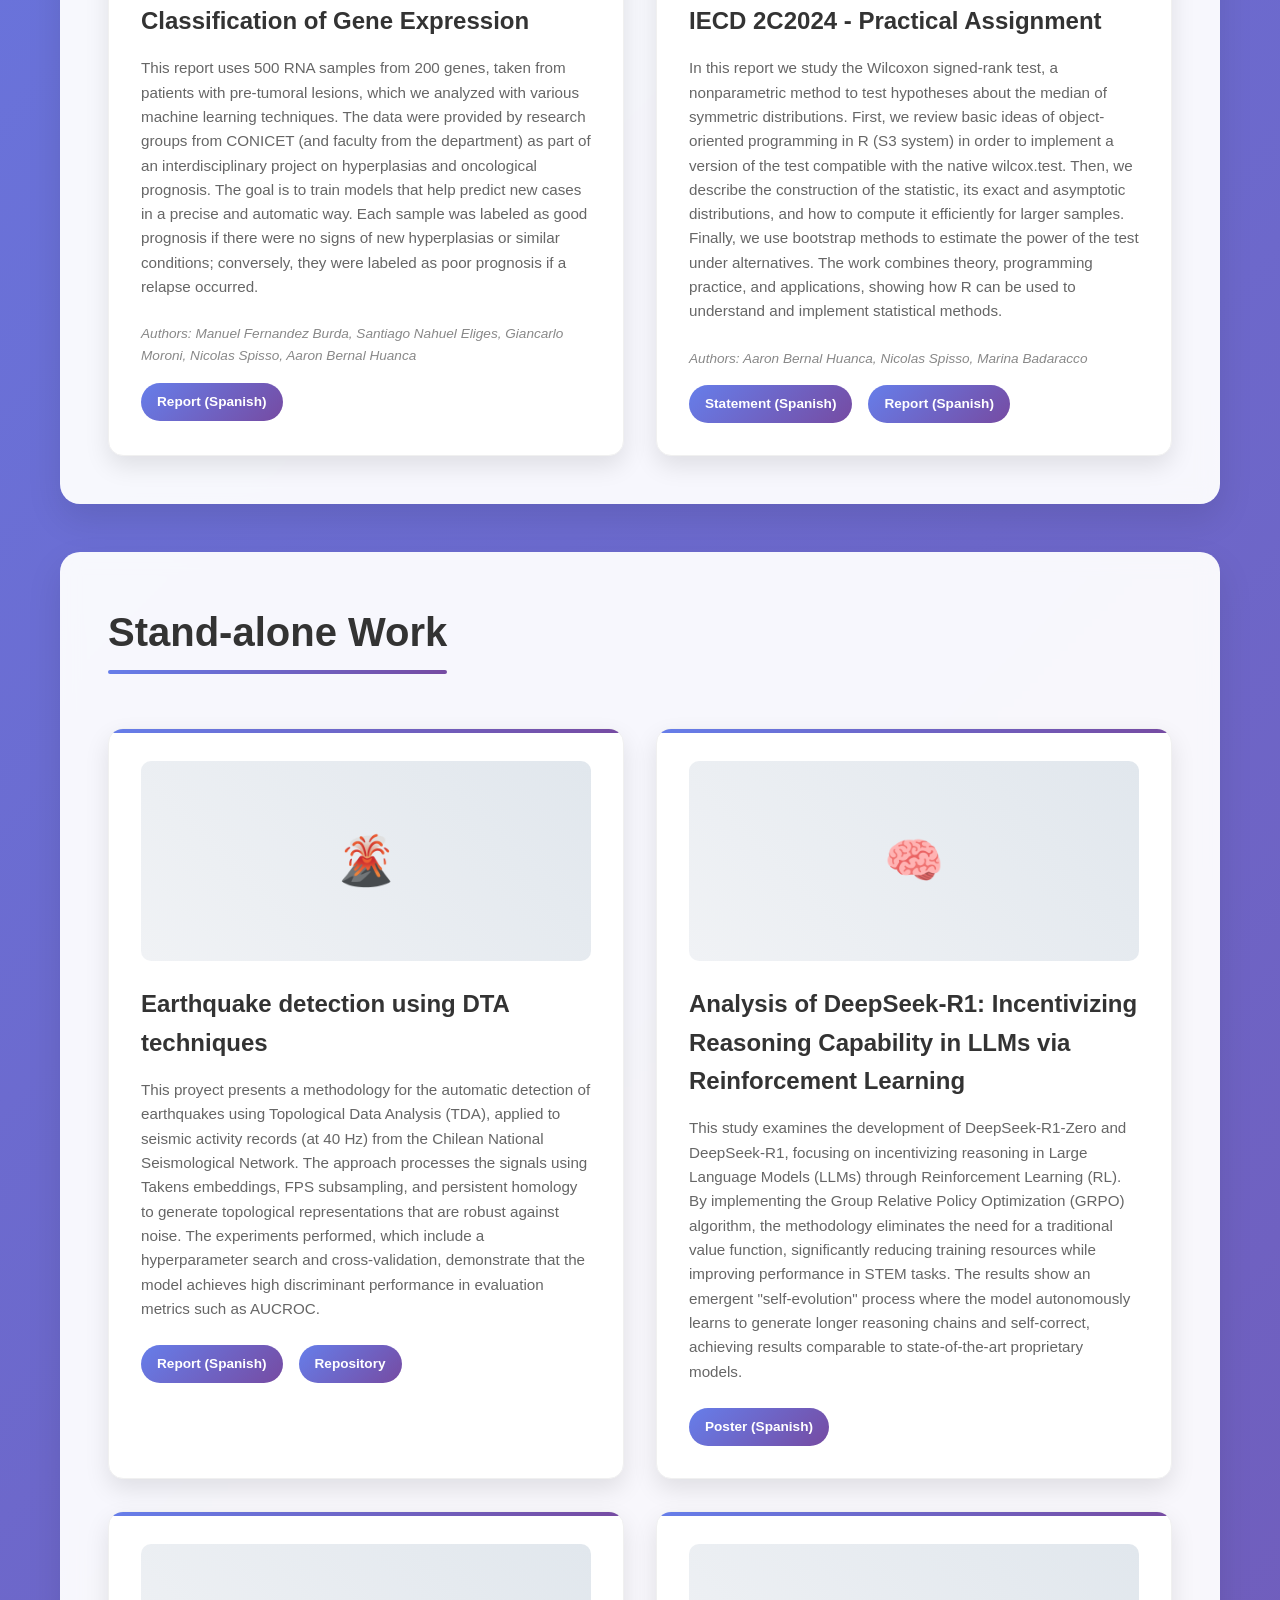
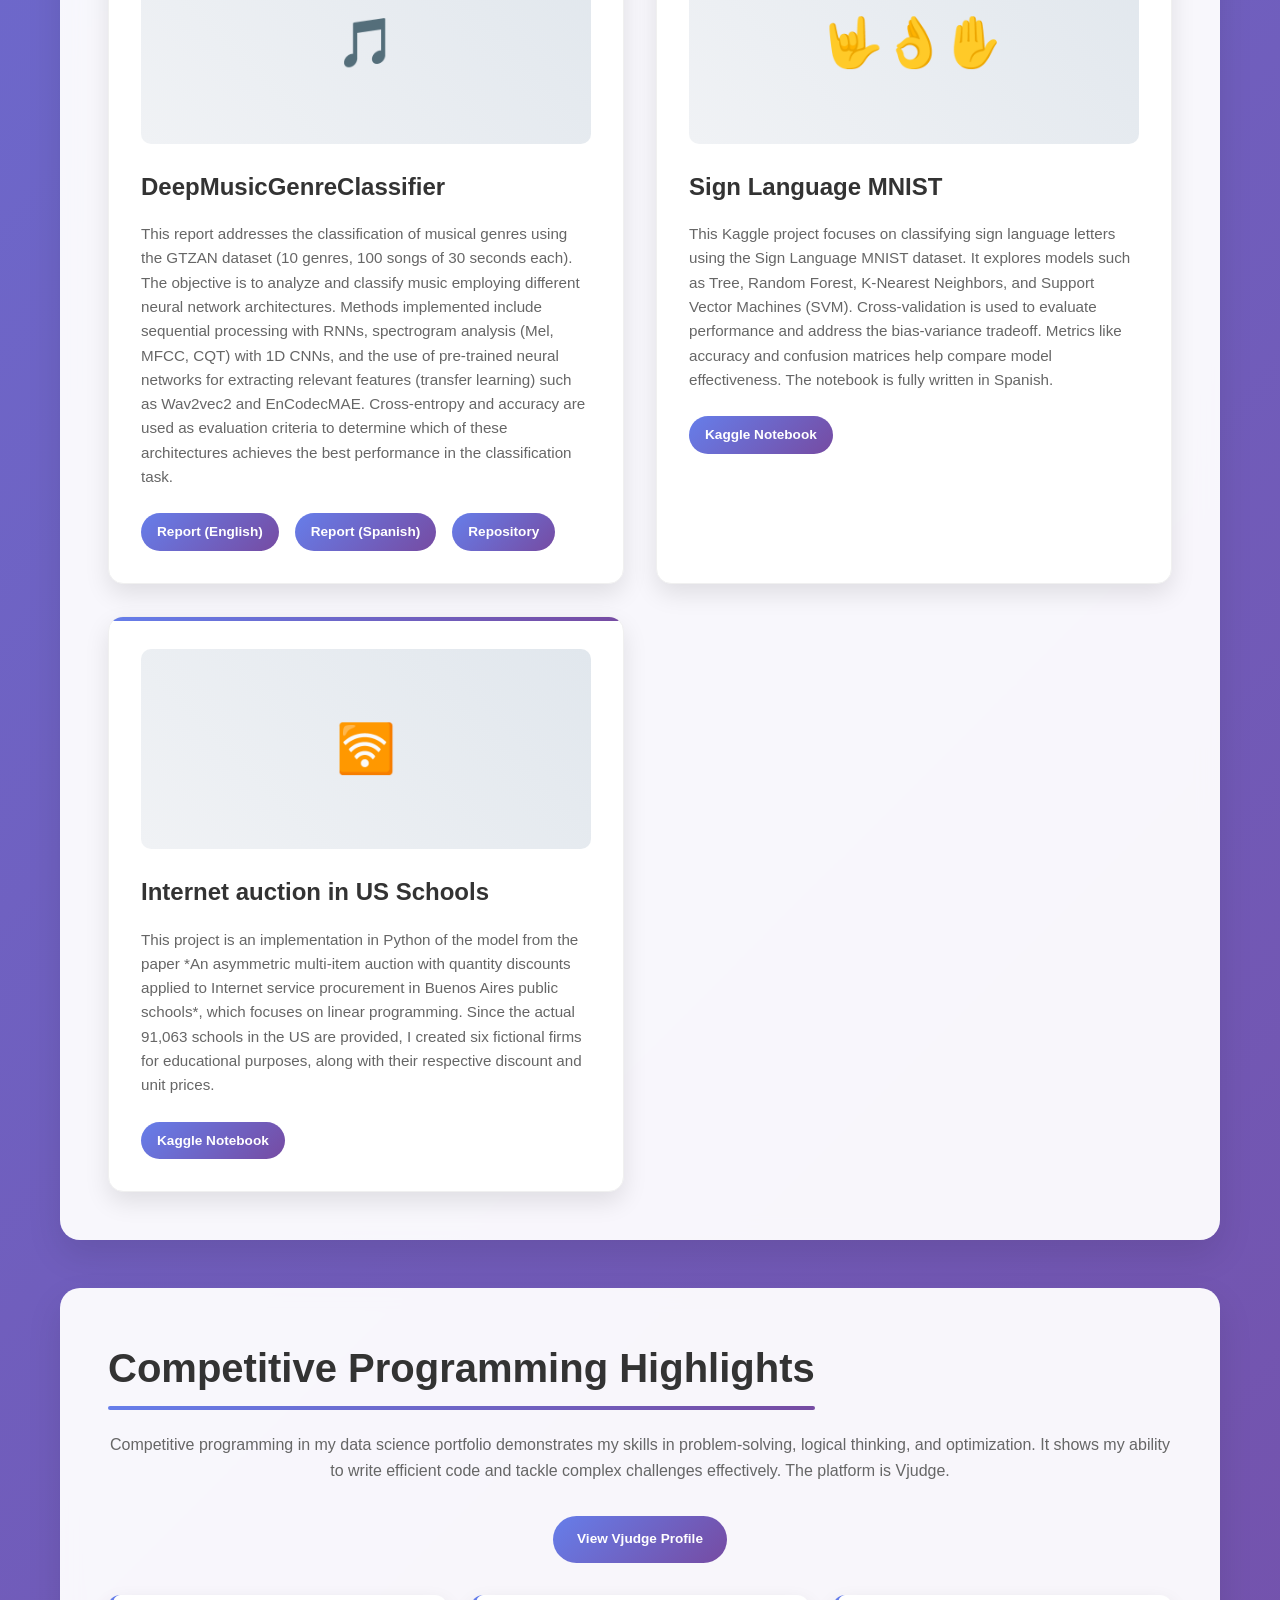
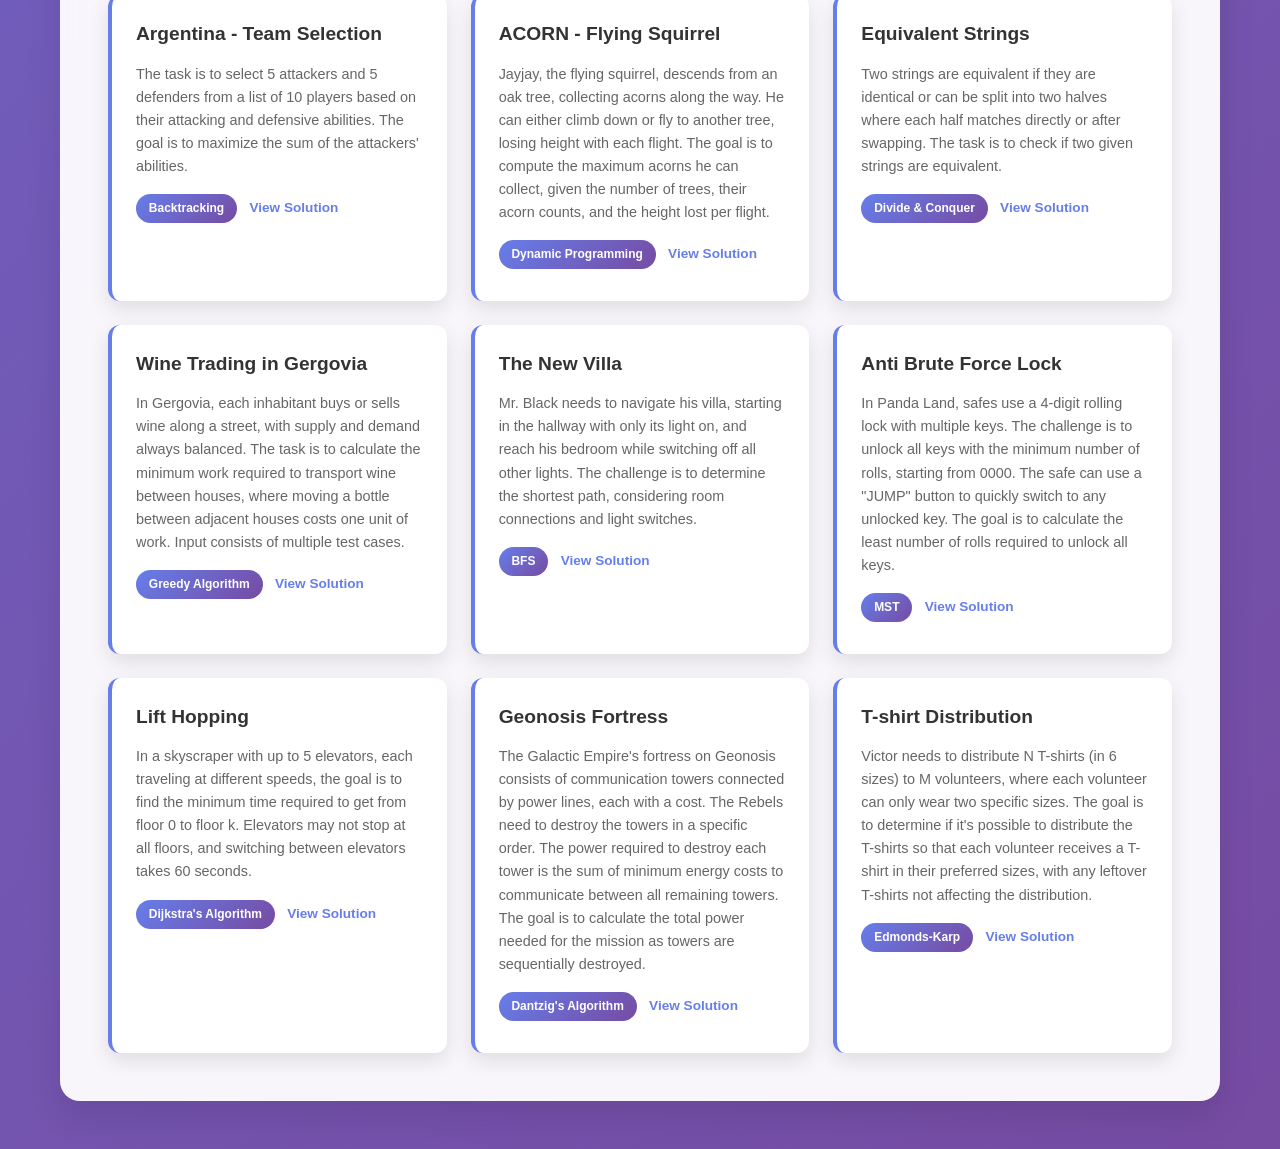
==== commit f078cbe4: "Add new project card for DeepSeek-R1 analysis with reinforcement learning" ====
--- a/index.html
+++ b/index.html
@@ -326,6 +326,7 @@
         .project-card[data-type="optimization"] .project-image::after { content: '🛜'; }
         .project-card[data-type="logistics"] .project-image::after { content: '🚚'; }
         .project-card[data-type="tda"] .project-image::after { content: '🌋'; }
+        .project-card[data-type="rforce"] .project-image::after { content: '🧠'; }
     </style>
 </head>
 <body>
@@ -404,6 +405,15 @@
                     <div class="project-links">
                         <a href="https://github.com/aaronbernal28/seismic-signals-tda/blob/d74a5ec4fe2e2e662be0ae99d3c11190d8c37da9/Detecci%C3%B3n%20de%20terremotos%20mediante%20t%C3%A9cnicas%20de%20TDA%20-%20Google%20Slides.pdf" class="project-link"> Report (Spanish)</a>
                         <a href="https://github.com/aaronbernal28/seismic-signals-tda" class="project-link">Repository</a>
+                    </div>
+                </div>
+
+                <div class="project-card" data-type="rforce" style="transform: translateY(0px) scale(1);">
+                    <div class="project-image"></div>
+                    <h3>Analysis of DeepSeek-R1: Incentivizing Reasoning Capability in LLMs via Reinforcement Learning</h3>
+                    <p>This study examines the development of DeepSeek-R1-Zero and DeepSeek-R1, focusing on incentivizing reasoning in Large Language Models (LLMs) through Reinforcement Learning (RL). By implementing the Group Relative Policy Optimization (GRPO) algorithm, the methodology eliminates the need for a traditional value function, significantly reducing training resources while improving performance in STEM tasks. The results show an emergent "self-evolution" process where the model autonomously learns to generate longer reasoning chains and self-correct, achieving results comparable to state-of-the-art proprietary models.</p>
+                    <div class="project-links">
+                        <a href="https://drive.google.com/file/d/1gAkHEbpspikI4UfdlTQnjVQkfw55lwFY/view?usp=sharing" class="project-link"> Poster (Spanish)</a>
                     </div>
                 </div>
 
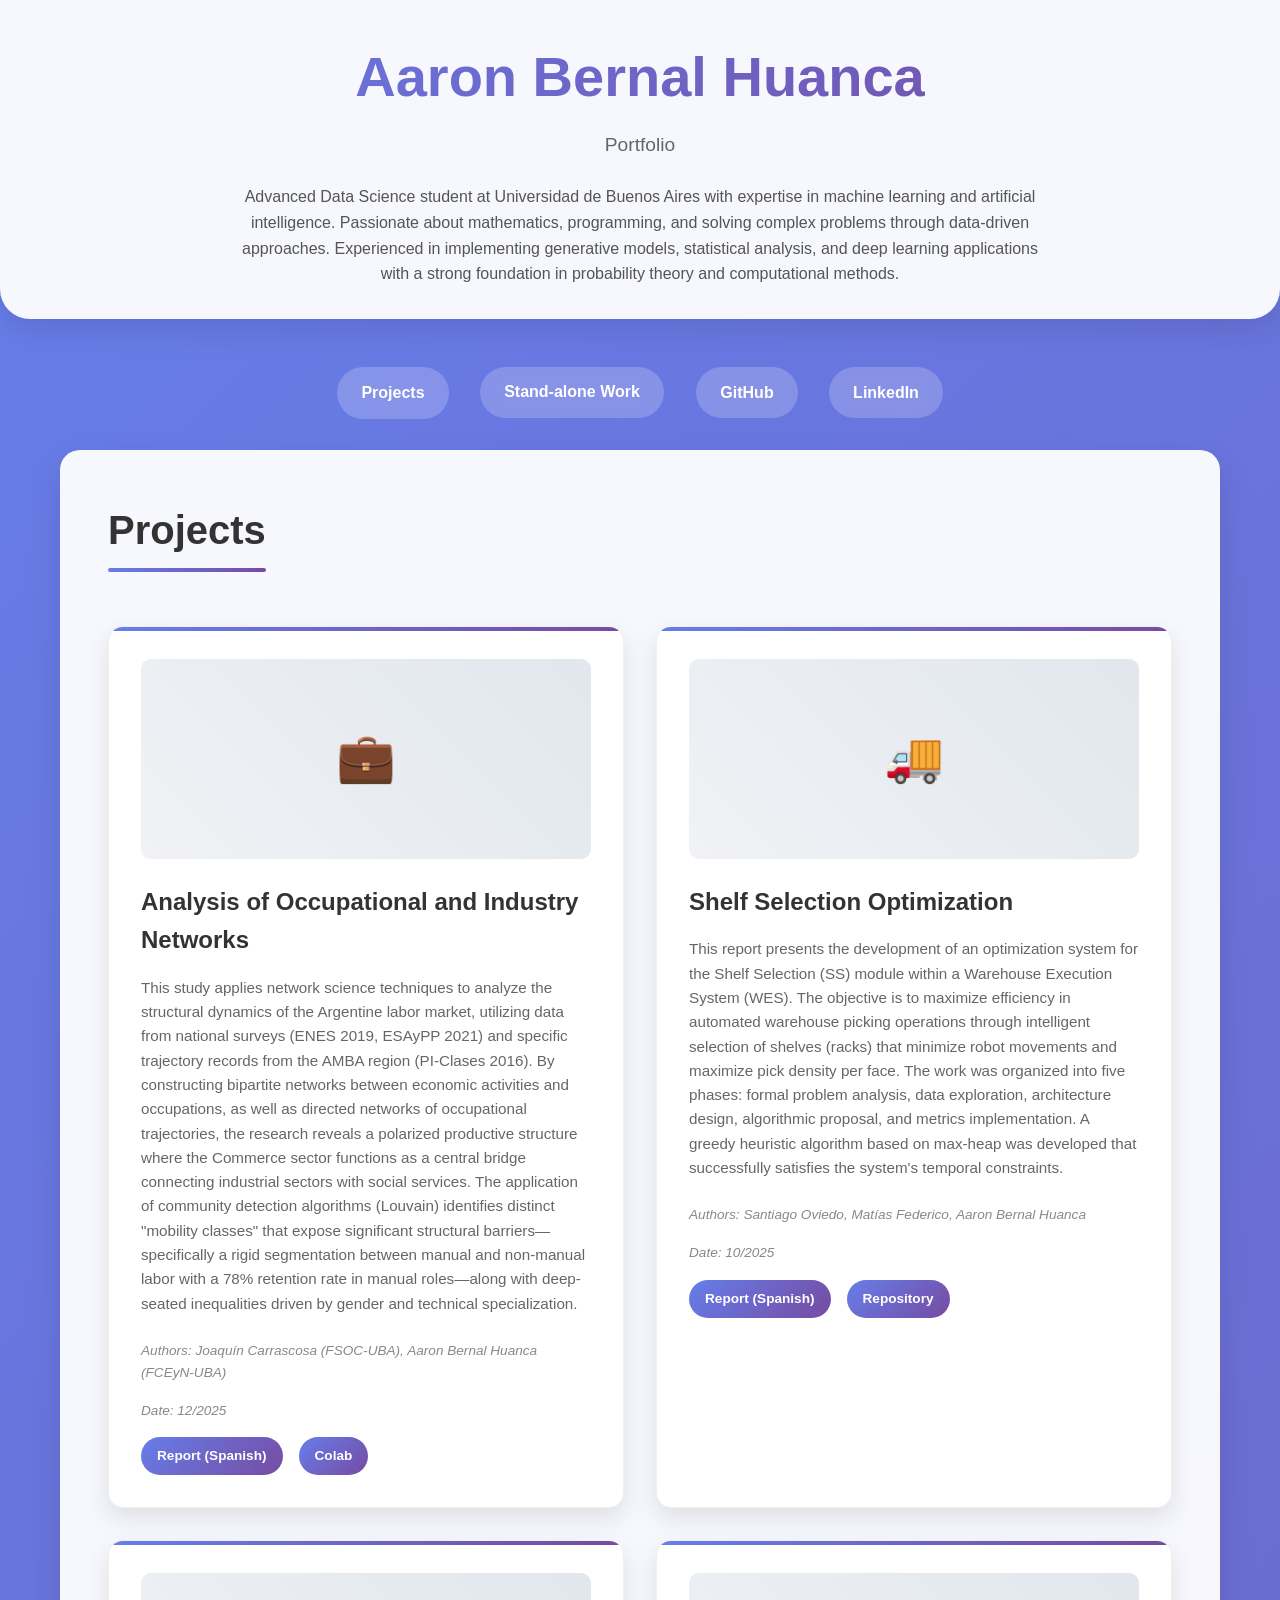
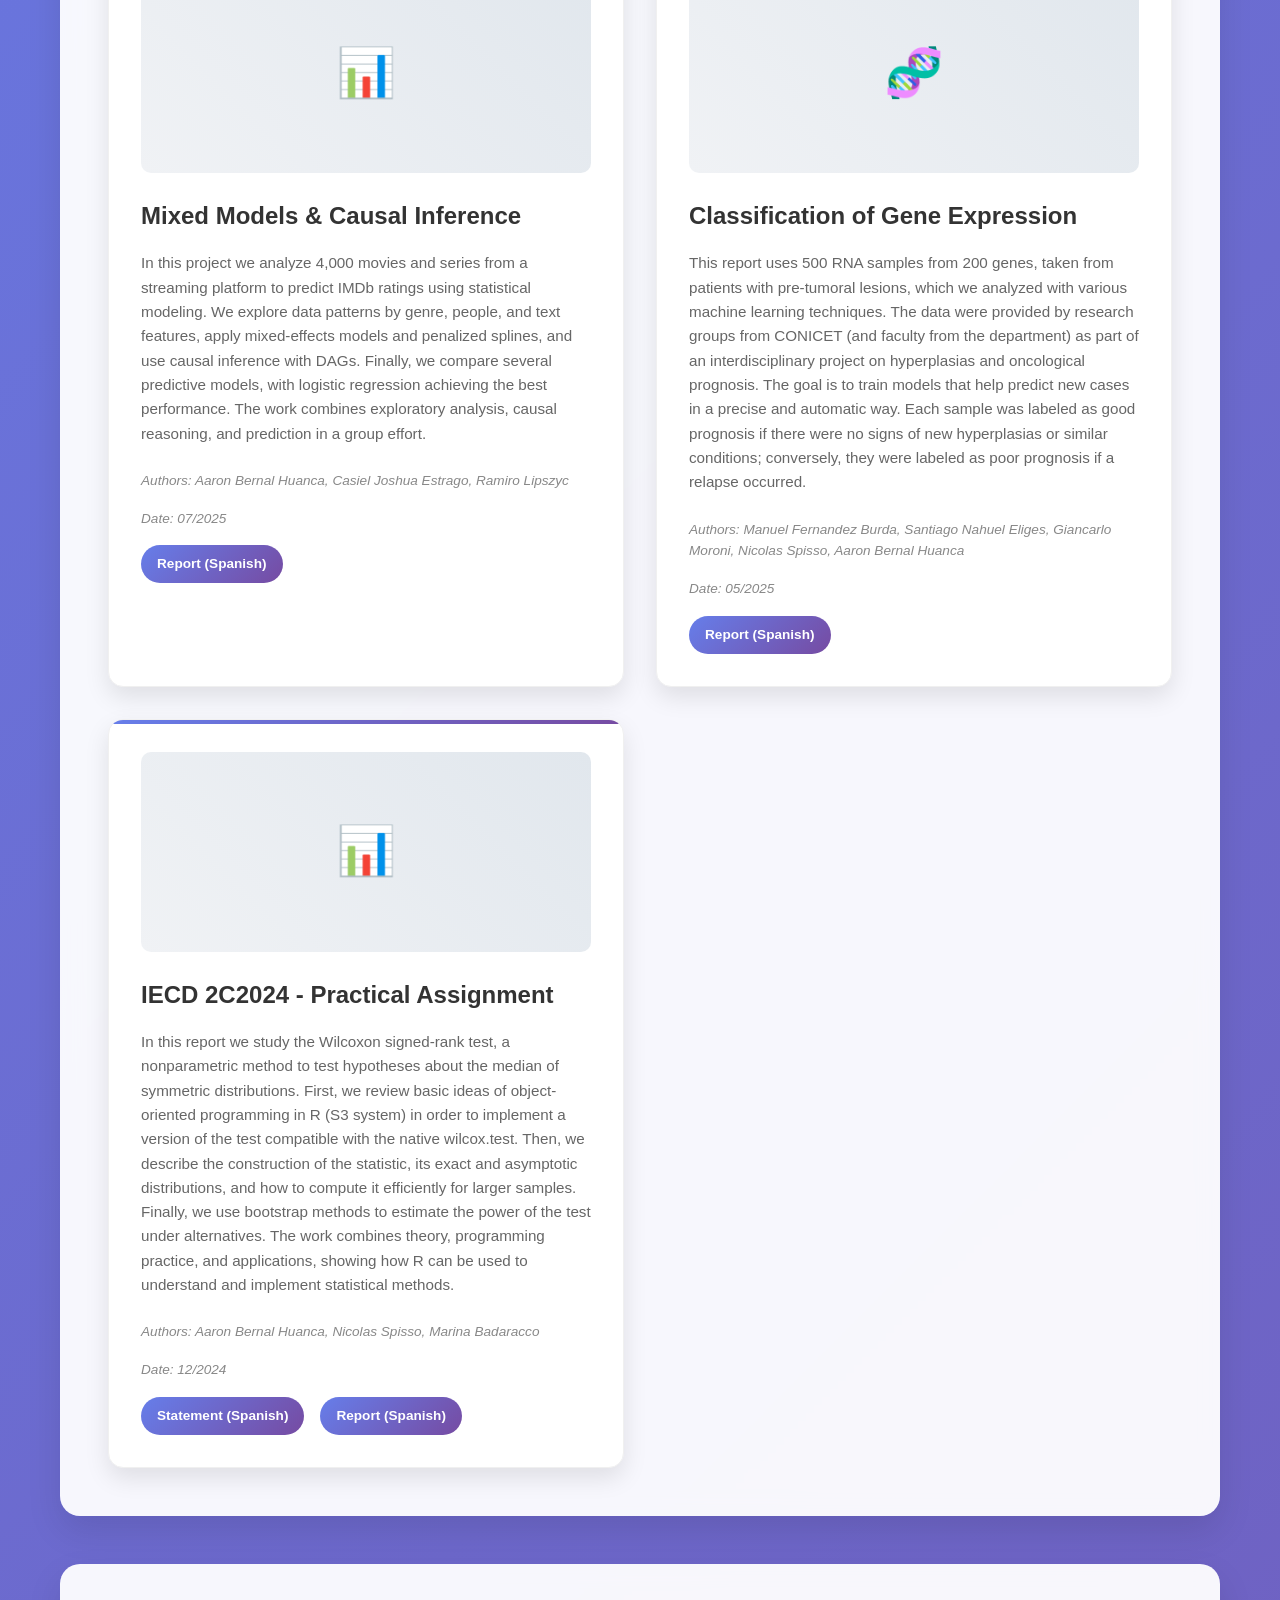
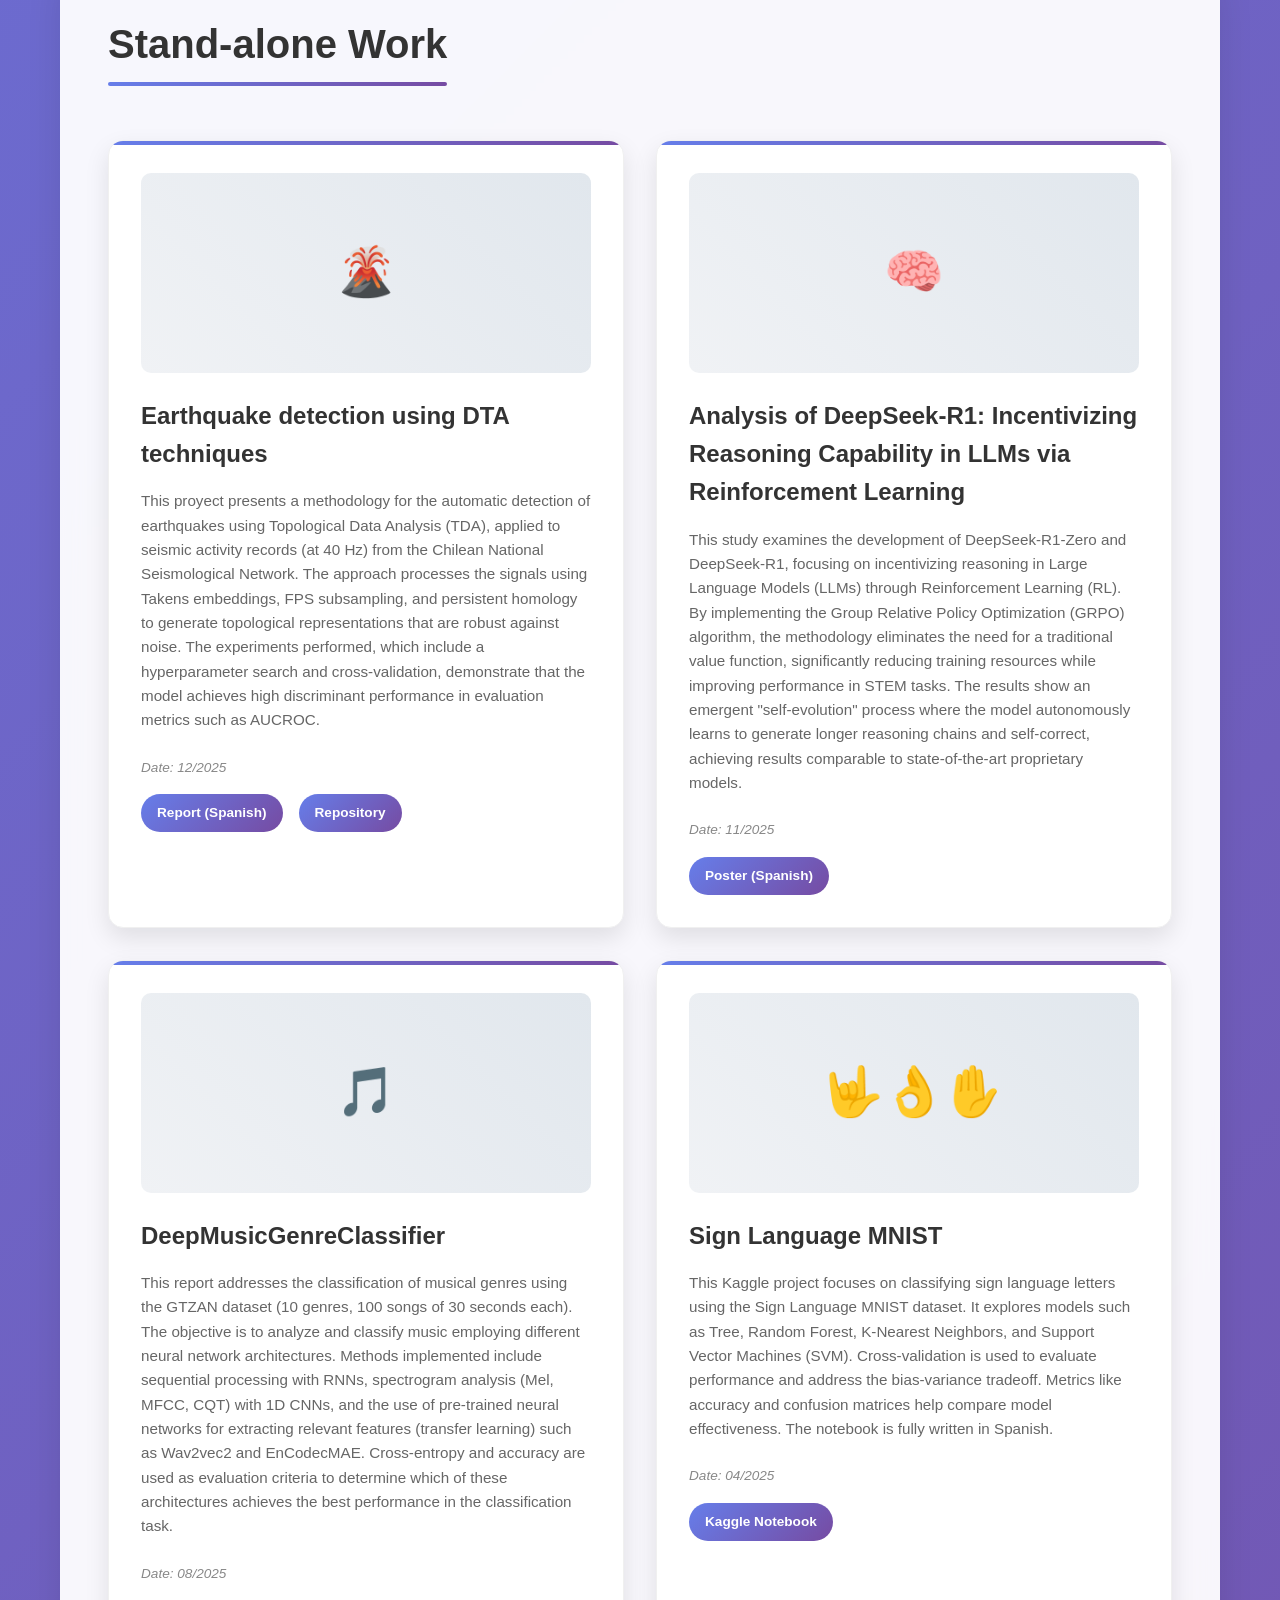
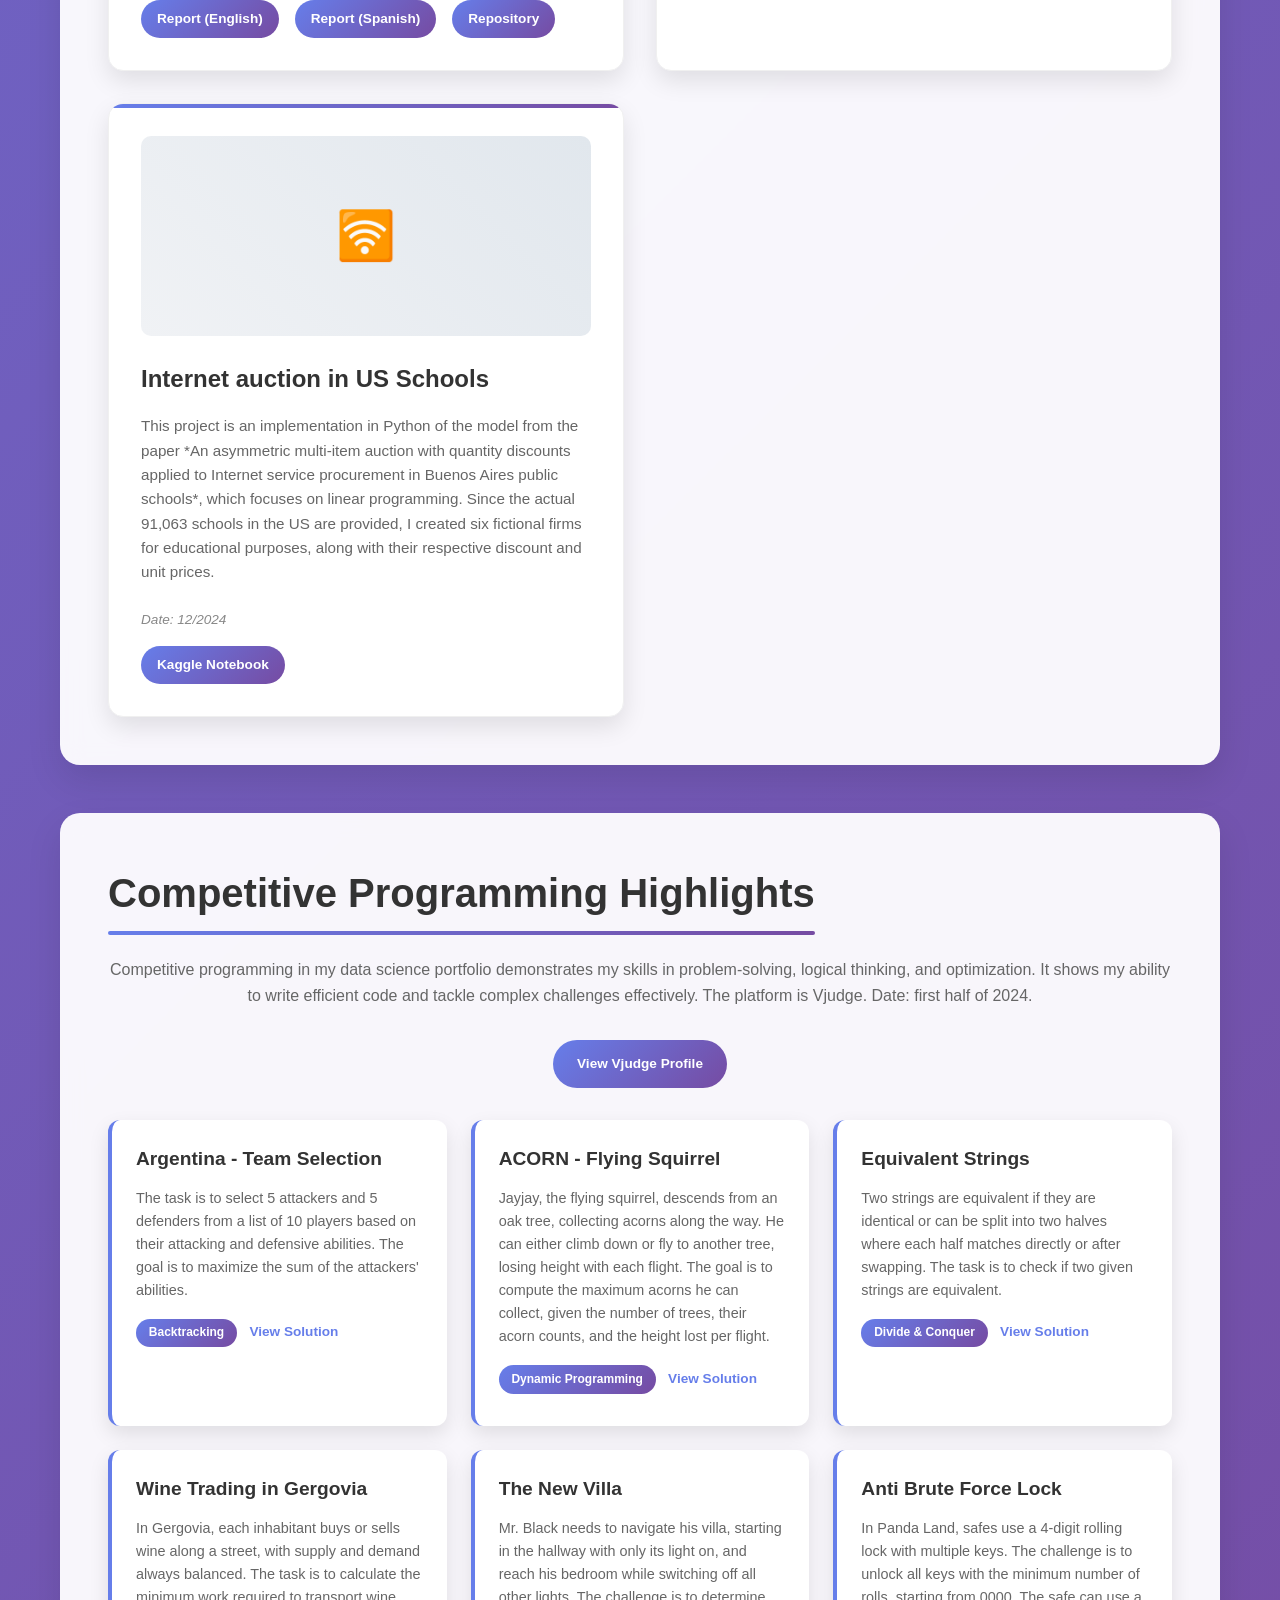
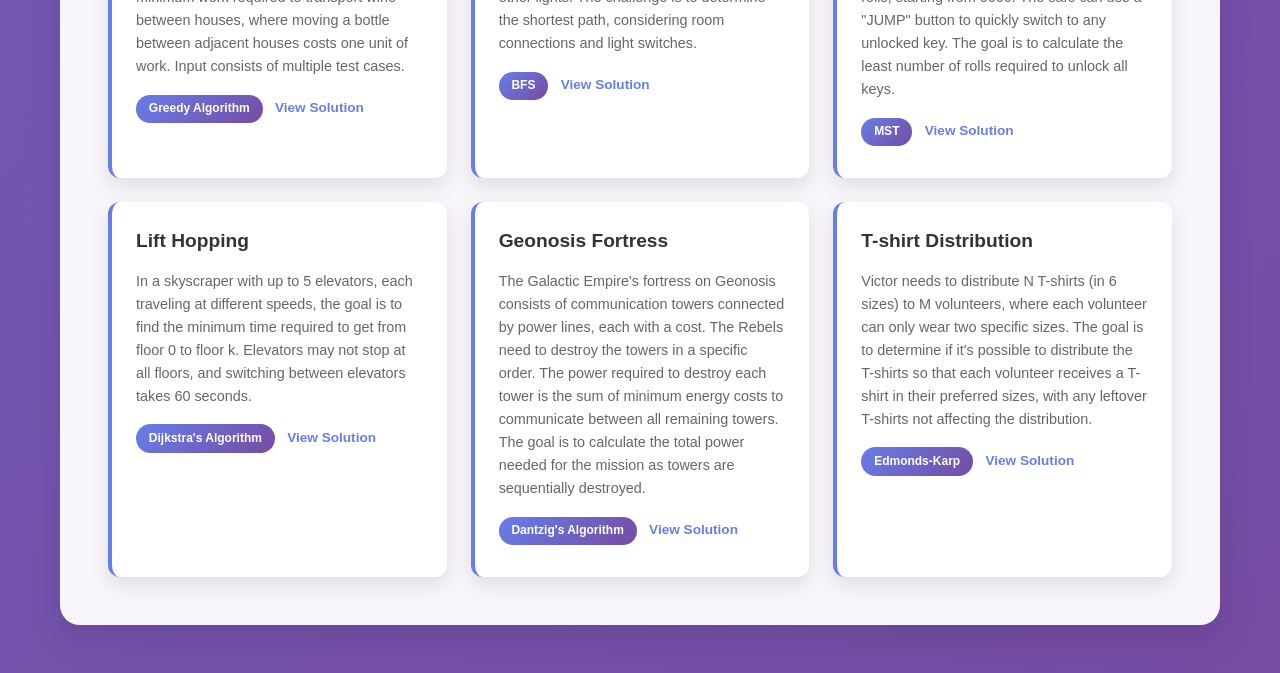
==== commit 6fed3f49: "Add project card for "Analysis of Occupational and Industry Networks" and update dates for existing " ====
--- a/index.html
+++ b/index.html
@@ -184,6 +184,13 @@
         }
 
         .authors {
+            font-size: 0.85rem;
+            color: #888;
+            margin-bottom: 1rem;
+            font-style: italic;
+        }
+
+        .date {
             font-size: 0.85rem;
             color: #888;
             margin-bottom: 1rem;
@@ -327,6 +334,7 @@
         .project-card[data-type="logistics"] .project-image::after { content: '🚚'; }
         .project-card[data-type="tda"] .project-image::after { content: '🌋'; }
         .project-card[data-type="rforce"] .project-image::after { content: '🧠'; }
+        .project-card[data-type="jobs"] .project-image::after { content: '💼'; }
     </style>
 </head>
 <body>
@@ -351,13 +359,26 @@
         <section id="projects" class="section" style="opacity: 1; transform: translateY(0px);">
             <h2>Projects</h2>
             <div class="projects-grid">
+                <div class="project-card" data-type="jobs" style="transform: translateY(0px) scale(1);">
+                    <div class="project-image"></div>
+                    <h3>Analysis of Occupational and Industry Networks</h3>
+                    <p>This study applies network science techniques to analyze the structural dynamics of the Argentine labor market, utilizing data from national surveys (ENES 2019, ESAyPP 2021) and specific trajectory records from the AMBA region (PI-Clases 2016). By constructing bipartite networks between economic activities and occupations, as well as directed networks of occupational trajectories, the research reveals a polarized productive structure where the Commerce sector functions as a central bridge connecting industrial sectors with social services. The application of community detection algorithms (Louvain) identifies distinct "mobility classes" that expose significant structural barriers—specifically a rigid segmentation between manual and non-manual labor with a 78% retention rate in manual roles—along with deep-seated inequalities driven by gender and technical specialization.</p>
+                    <div class="authors">Authors: Joaquín Carrascosa (FSOC-UBA), Aaron Bernal Huanca (FCEyN-UBA)</div>
+                    <div class="date">Date: 12/2025</div>
+                    <div class="project-links">
+                        <a href="https://drive.google.com/file/d/1fyB_jKDagcQMd1yvfySzRZ-5TkgA5OKy/view?usp=sharing" class="project-link">Report (Spanish)</a>
+                        <a href="https://colab.research.google.com/drive/1bBviDf9NQdG6LQvC7a26oVPRTFK0r1yi?usp=sharing" class="project-link">Colab</a>
+                    </div>
+                </div>
+
                 <div class="project-card" data-type="logistics" style="transform: translateY(0px) scale(1);">
                     <div class="project-image"></div>
                     <h3>Shelf Selection Optimization</h3>
                     <p>This report presents the development of an optimization system for the Shelf Selection (SS) module within a Warehouse Execution System (WES). The objective is to maximize efficiency in automated warehouse picking operations through intelligent selection of shelves (racks) that minimize robot movements and maximize pick density per face. The work was organized into five phases: formal problem analysis, data exploration, architecture design, algorithmic proposal, and metrics implementation. A greedy heuristic algorithm based on max-heap was developed that successfully satisfies the system's temporal constraints.</p>
                     <div class="authors">Authors: Santiago Oviedo, Matías Federico, Aaron Bernal Huanca</div>
-                    <div class="project-links">
-                        <a href="" class="project-link">Report (Spanish)</a>
+                    <div class="date">Date: 10/2025</div>
+                    <div class="project-links">
+                        <a href="https://drive.google.com/file/d/1fyB_jKDagcQMd1yvfySzRZ-5TkgA5OKy/view?usp=sharing" class="project-link">Report (Spanish)</a>
                         <a href="https://github.com/aaronbernal28/Shellect" class="project-link">Repository</a>
                     </div>
                 </div>
@@ -367,6 +388,7 @@
                     <h3>Mixed Models &amp; Causal Inference</h3>
                     <p>In this project we analyze 4,000 movies and series from a streaming platform to predict IMDb ratings using statistical modeling. We explore data patterns by genre, people, and text features, apply mixed-effects models and penalized splines, and use causal inference with DAGs. Finally, we compare several predictive models, with logistic regression achieving the best performance. The work combines exploratory analysis, causal reasoning, and prediction in a group effort.</p>
                     <div class="authors">Authors: Aaron Bernal Huanca, Casiel Joshua Estrago, Ramiro Lipszyc</div>
+                    <div class="date">Date: 07/2025</div>
                     <div class="project-links">
                         <a href="https://drive.google.com/file/d/1sKW0xbrYGKWCmO8RBLMDTKkwiYOML2DI/view?usp=sharing" class="project-link">Report (Spanish)</a>
                     </div>
@@ -377,6 +399,7 @@
                     <h3>Classification of Gene Expression</h3>
                     <p>This report uses 500 RNA samples from 200 genes, taken from patients with pre-tumoral lesions, which we analyzed with various machine learning techniques. The data were provided by research groups from CONICET (and faculty from the department) as part of an interdisciplinary project on hyperplasias and oncological prognosis. The goal is to train models that help predict new cases in a precise and automatic way. Each sample was labeled as good prognosis if there were no signs of new hyperplasias or similar conditions; conversely, they were labeled as poor prognosis if a relapse occurred.</p>
                     <div class="authors">Authors: Manuel Fernandez Burda, Santiago Nahuel Eliges, Giancarlo Moroni, Nicolas Spisso, Aaron Bernal Huanca</div>
+                    <div class="date">Date: 05/2025</div>
                     <div class="project-links">
                         <a href="https://drive.google.com/file/d/1o3kq4J8i0jMBt8mDWLyuVQ5VTc-W795W/view?usp=sharing" class="project-link">Report (Spanish)</a>
                     </div>
@@ -387,6 +410,7 @@
                     <h3>IECD 2C2024 - Practical Assignment</h3>
                     <p>In this report we study the Wilcoxon signed-rank test, a nonparametric method to test hypotheses about the median of symmetric distributions. First, we review basic ideas of object-oriented programming in R (S3 system) in order to implement a version of the test compatible with the native wilcox.test. Then, we describe the construction of the statistic, its exact and asymptotic distributions, and how to compute it efficiently for larger samples. Finally, we use bootstrap methods to estimate the power of the test under alternatives. The work combines theory, programming practice, and applications, showing how R can be used to understand and implement statistical methods.</p>
                     <div class="authors">Authors: Aaron Bernal Huanca, Nicolas Spisso, Marina Badaracco</div>
+                    <div class="date">Date: 12/2024</div>
                     <div class="project-links">
                         <a href="https://drive.google.com/file/d/1zC2OzRBSgIApm09ChP9tCHJvfGvjtaqh/view?usp=sharing" class="project-link">Statement (Spanish)</a>
                         <a href="https://drive.google.com/file/d/1mNRLZLcxYUR-iNTL-R0HPEitANBQtkPC/view?usp=sharing" class="project-link">Report (Spanish)</a>
@@ -402,6 +426,7 @@
                     <div class="project-image"></div>
                     <h3>Earthquake detection using DTA techniques</h3>
                     <p>This proyect presents a methodology for the automatic detection of earthquakes using Topological Data Analysis (TDA), applied to seismic activity records (at 40 Hz) from the Chilean National Seismological Network. The approach processes the signals using Takens embeddings, FPS subsampling, and persistent homology to generate topological representations that are robust against noise. The experiments performed, which include a hyperparameter search and cross-validation, demonstrate that the model achieves high discriminant performance in evaluation metrics such as AUCROC.</p>
+                    <div class="date">Date: 12/2025</div>
                     <div class="project-links">
                         <a href="https://github.com/aaronbernal28/seismic-signals-tda/blob/d74a5ec4fe2e2e662be0ae99d3c11190d8c37da9/Detecci%C3%B3n%20de%20terremotos%20mediante%20t%C3%A9cnicas%20de%20TDA%20-%20Google%20Slides.pdf" class="project-link"> Report (Spanish)</a>
                         <a href="https://github.com/aaronbernal28/seismic-signals-tda" class="project-link">Repository</a>
@@ -412,6 +437,7 @@
                     <div class="project-image"></div>
                     <h3>Analysis of DeepSeek-R1: Incentivizing Reasoning Capability in LLMs via Reinforcement Learning</h3>
                     <p>This study examines the development of DeepSeek-R1-Zero and DeepSeek-R1, focusing on incentivizing reasoning in Large Language Models (LLMs) through Reinforcement Learning (RL). By implementing the Group Relative Policy Optimization (GRPO) algorithm, the methodology eliminates the need for a traditional value function, significantly reducing training resources while improving performance in STEM tasks. The results show an emergent "self-evolution" process where the model autonomously learns to generate longer reasoning chains and self-correct, achieving results comparable to state-of-the-art proprietary models.</p>
+                    <div class="date">Date: 11/2025</div>
                     <div class="project-links">
                         <a href="https://drive.google.com/file/d/1gAkHEbpspikI4UfdlTQnjVQkfw55lwFY/view?usp=sharing" class="project-link"> Poster (Spanish)</a>
                     </div>
@@ -421,6 +447,7 @@
                     <div class="project-image"></div>
                     <h3>DeepMusicGenreClassifier</h3>
                     <p>This report addresses the classification of musical genres using the GTZAN dataset (10 genres, 100 songs of 30 seconds each). The objective is to analyze and classify music employing different neural network architectures. Methods implemented include sequential processing with RNNs, spectrogram analysis (Mel, MFCC, CQT) with 1D CNNs, and the use of pre-trained neural networks for extracting relevant features (transfer learning) such as Wav2vec2 and EnCodecMAE. Cross-entropy and accuracy are used as evaluation criteria to determine which of these architectures achieves the best performance in the classification task.</p>
+                    <div class="date">Date: 08/2025</div>
                     <div class="project-links">
                         <a href="https://drive.google.com/file/d/1XE_I1uaKtk1UVR3KdBVfysUpUKZOANTS/view?usp=sharing" class="project-link">Report (English)</a>
                         <a href="https://github.com/aaronbernal28/DeepMusicGenreClassifier/blob/7a93485d191dd292acc010750424d847092432f1/Informe_PSAH_bernal.pdf" class="project-link">Report (Spanish)</a><a href="https://github.com/aaronbernal28/DeepMusicGenreClassifier" class="project-link">Repository</a>
@@ -431,6 +458,7 @@
                     <div class="project-image"></div>
                     <h3>Sign Language MNIST</h3>
                     <p>This Kaggle project focuses on classifying sign language letters using the Sign Language MNIST dataset. It explores models such as Tree, Random Forest, K-Nearest Neighbors, and Support Vector Machines (SVM). Cross-validation is used to evaluate performance and address the bias-variance tradeoff. Metrics like accuracy and confusion matrices help compare model effectiveness. The notebook is fully written in Spanish.</p>
+                    <div class="date">Date: 04/2025</div>
                     <div class="project-links">
                         <a href="https://www.kaggle.com/code/aarnbernal/sign-language-mnist" class="project-link">Kaggle Notebook</a>
                     </div>
@@ -440,6 +468,7 @@
                     <div class="project-image"></div>
                     <h3>Internet auction in US Schools</h3>
                     <p>This project is an implementation in Python of the model from the paper *An asymmetric multi-item auction with quantity discounts applied to Internet service procurement in Buenos Aires public schools*, which focuses on linear programming. Since the actual 91,063 schools in the US are provided, I created six fictional firms for educational purposes, along with their respective discount and unit prices.</p>
+                    <div class="date">Date: 12/2024</div>
                     <div class="project-links">
                         <a href="https://www.kaggle.com/code/aarnbernal/internet-auction-in-us-schools" class="project-link">Kaggle Notebook</a>
 
@@ -451,7 +480,7 @@
         <section id="competitive" class="section" style="opacity: 1; transform: translateY(0px);">
             <h2>Competitive Programming Highlights</h2>
             <p style="margin-bottom: 2rem; color: #666; text-align: center;">
-                Competitive programming in my data science portfolio demonstrates my skills in problem-solving, logical thinking, and optimization. It shows my ability to write efficient code and tackle complex challenges effectively. The platform is Vjudge.
+                Competitive programming in my data science portfolio demonstrates my skills in problem-solving, logical thinking, and optimization. It shows my ability to write efficient code and tackle complex challenges effectively. The platform is Vjudge. Date: first half of 2024.
             </p>
             
             <div style="text-align: center; margin-bottom: 2rem;">
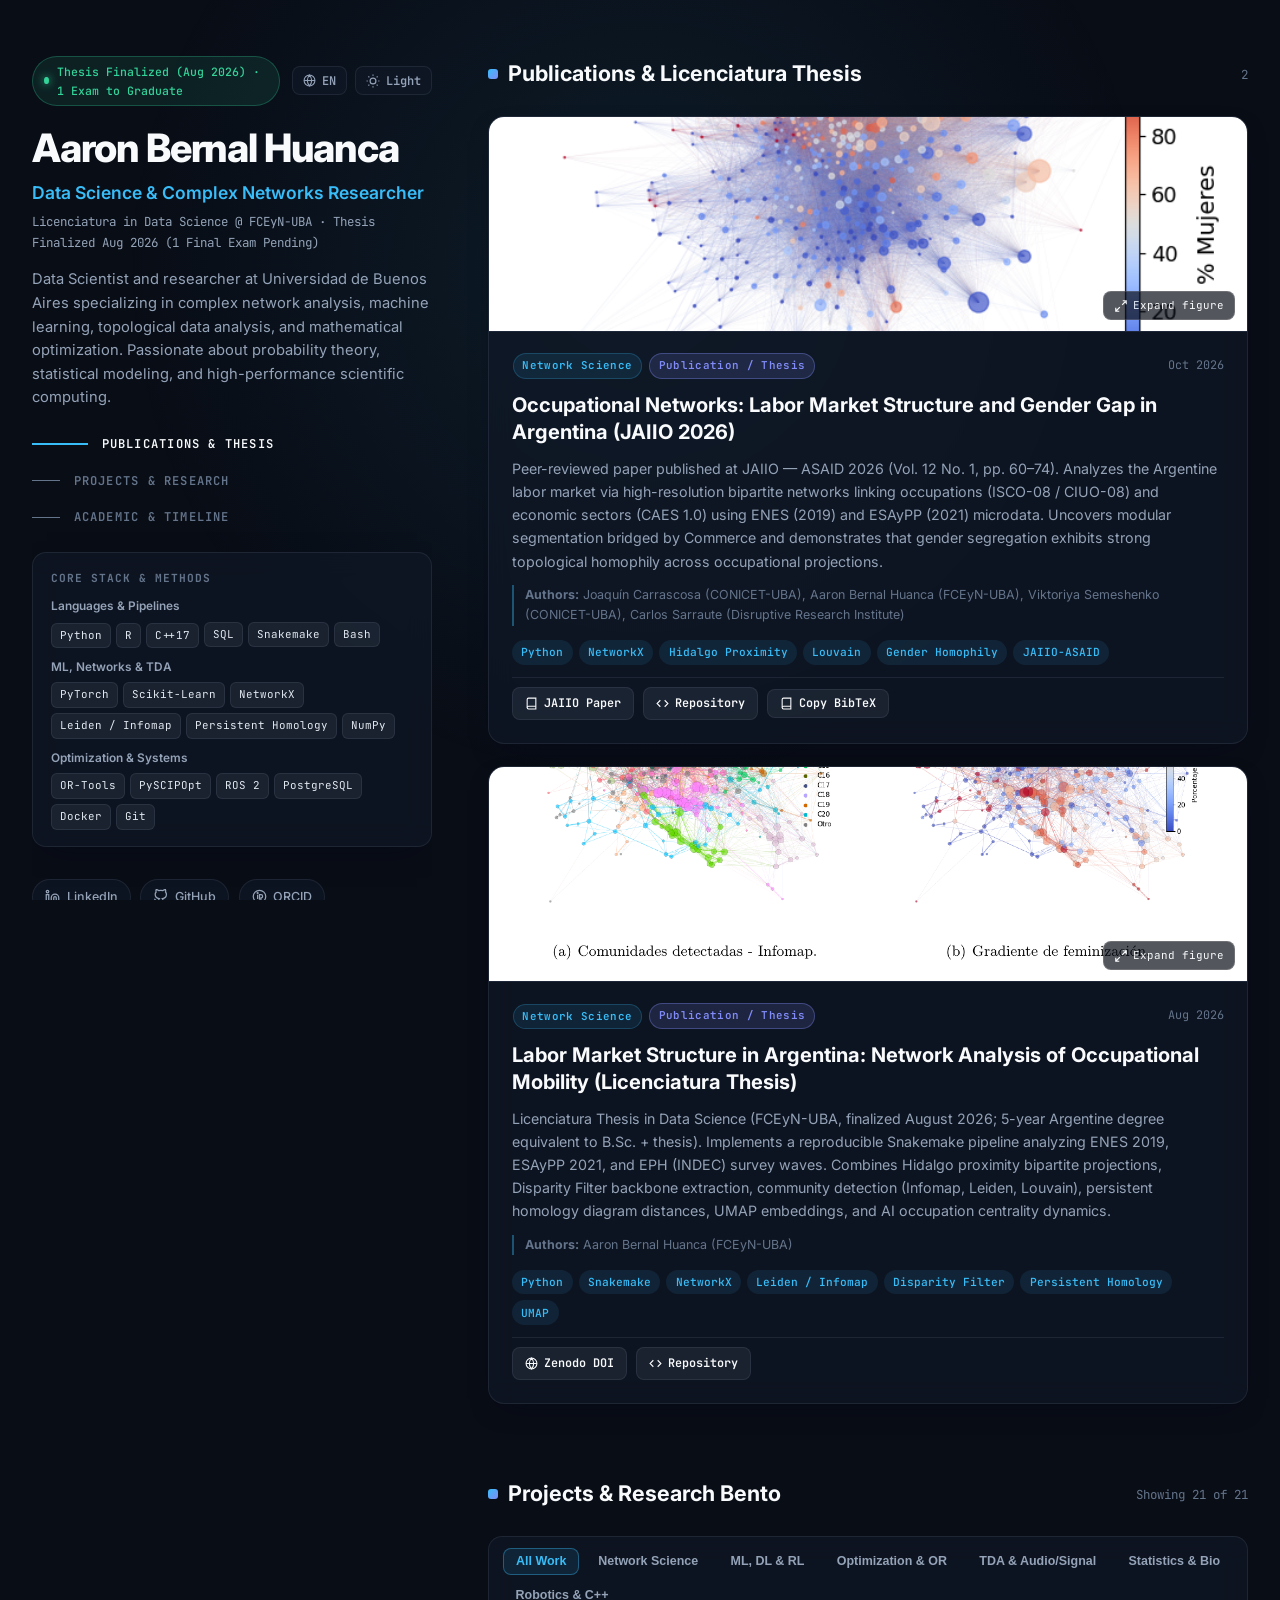
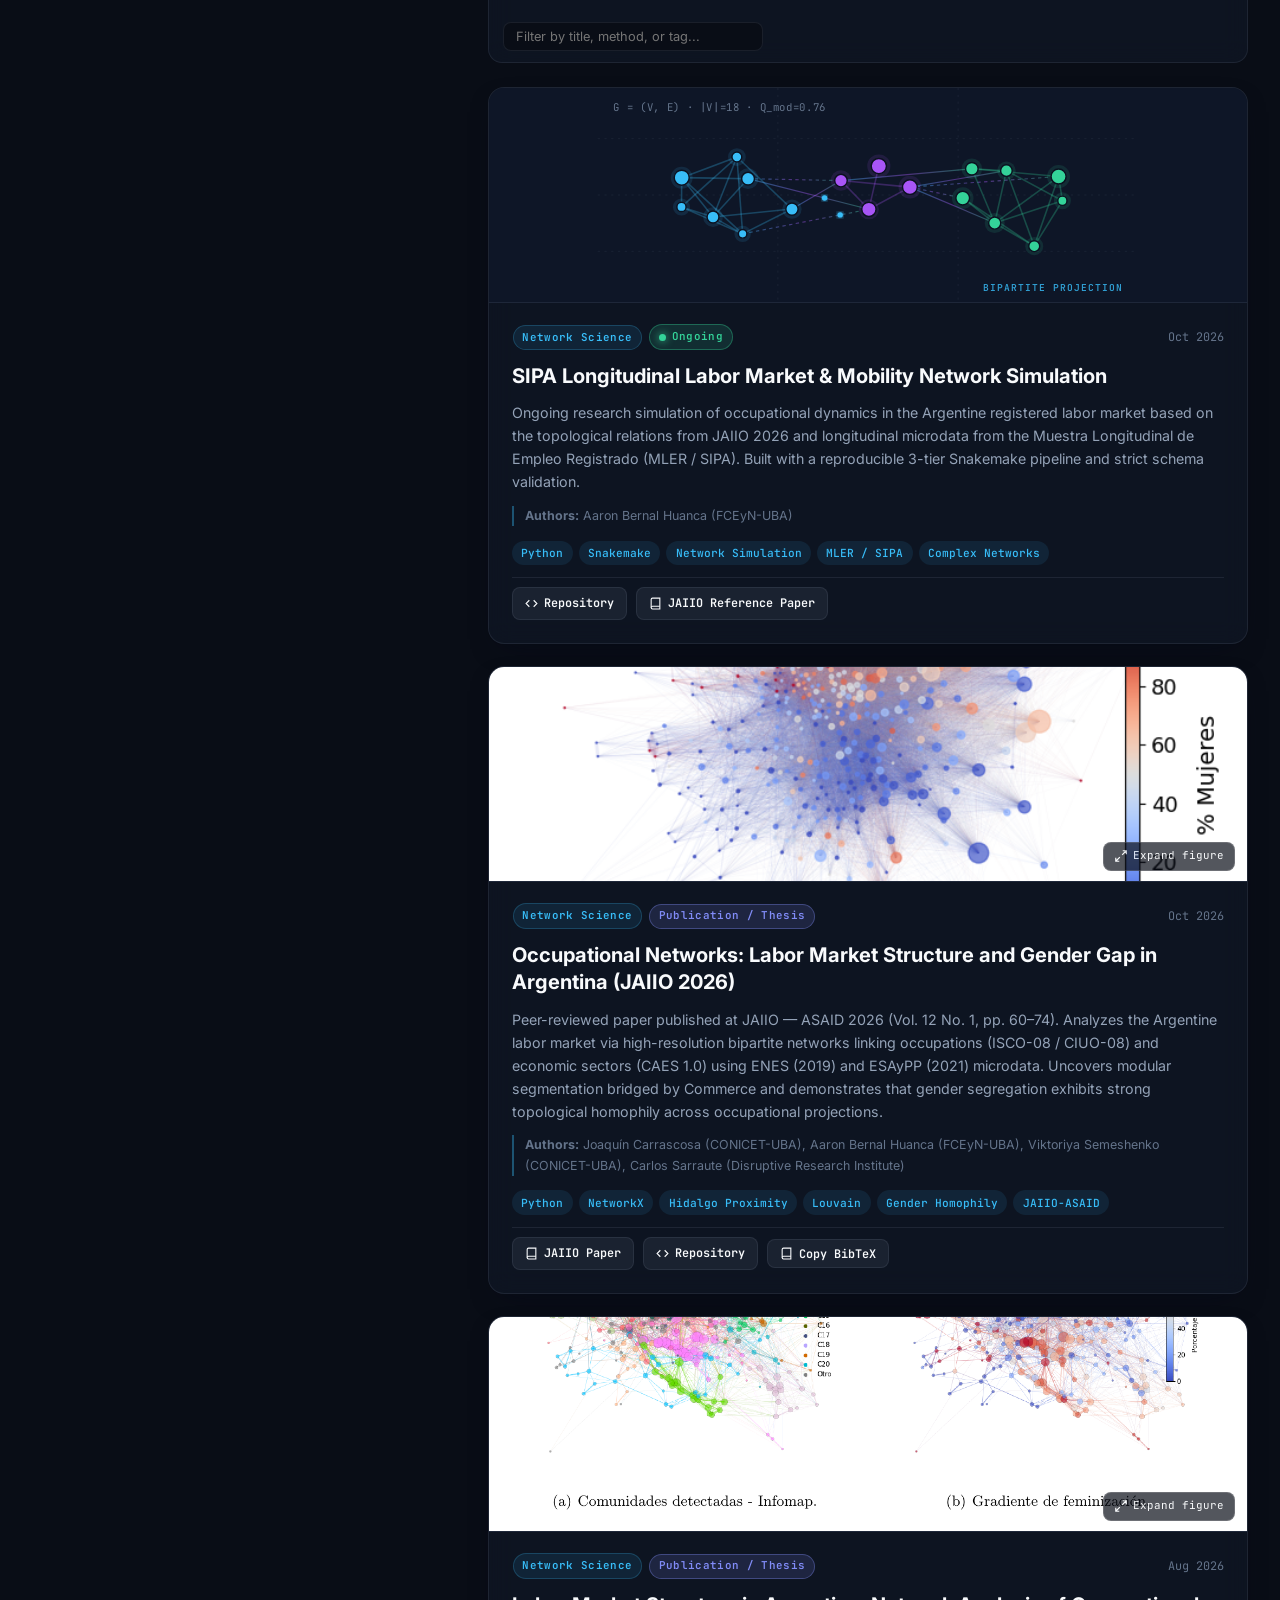
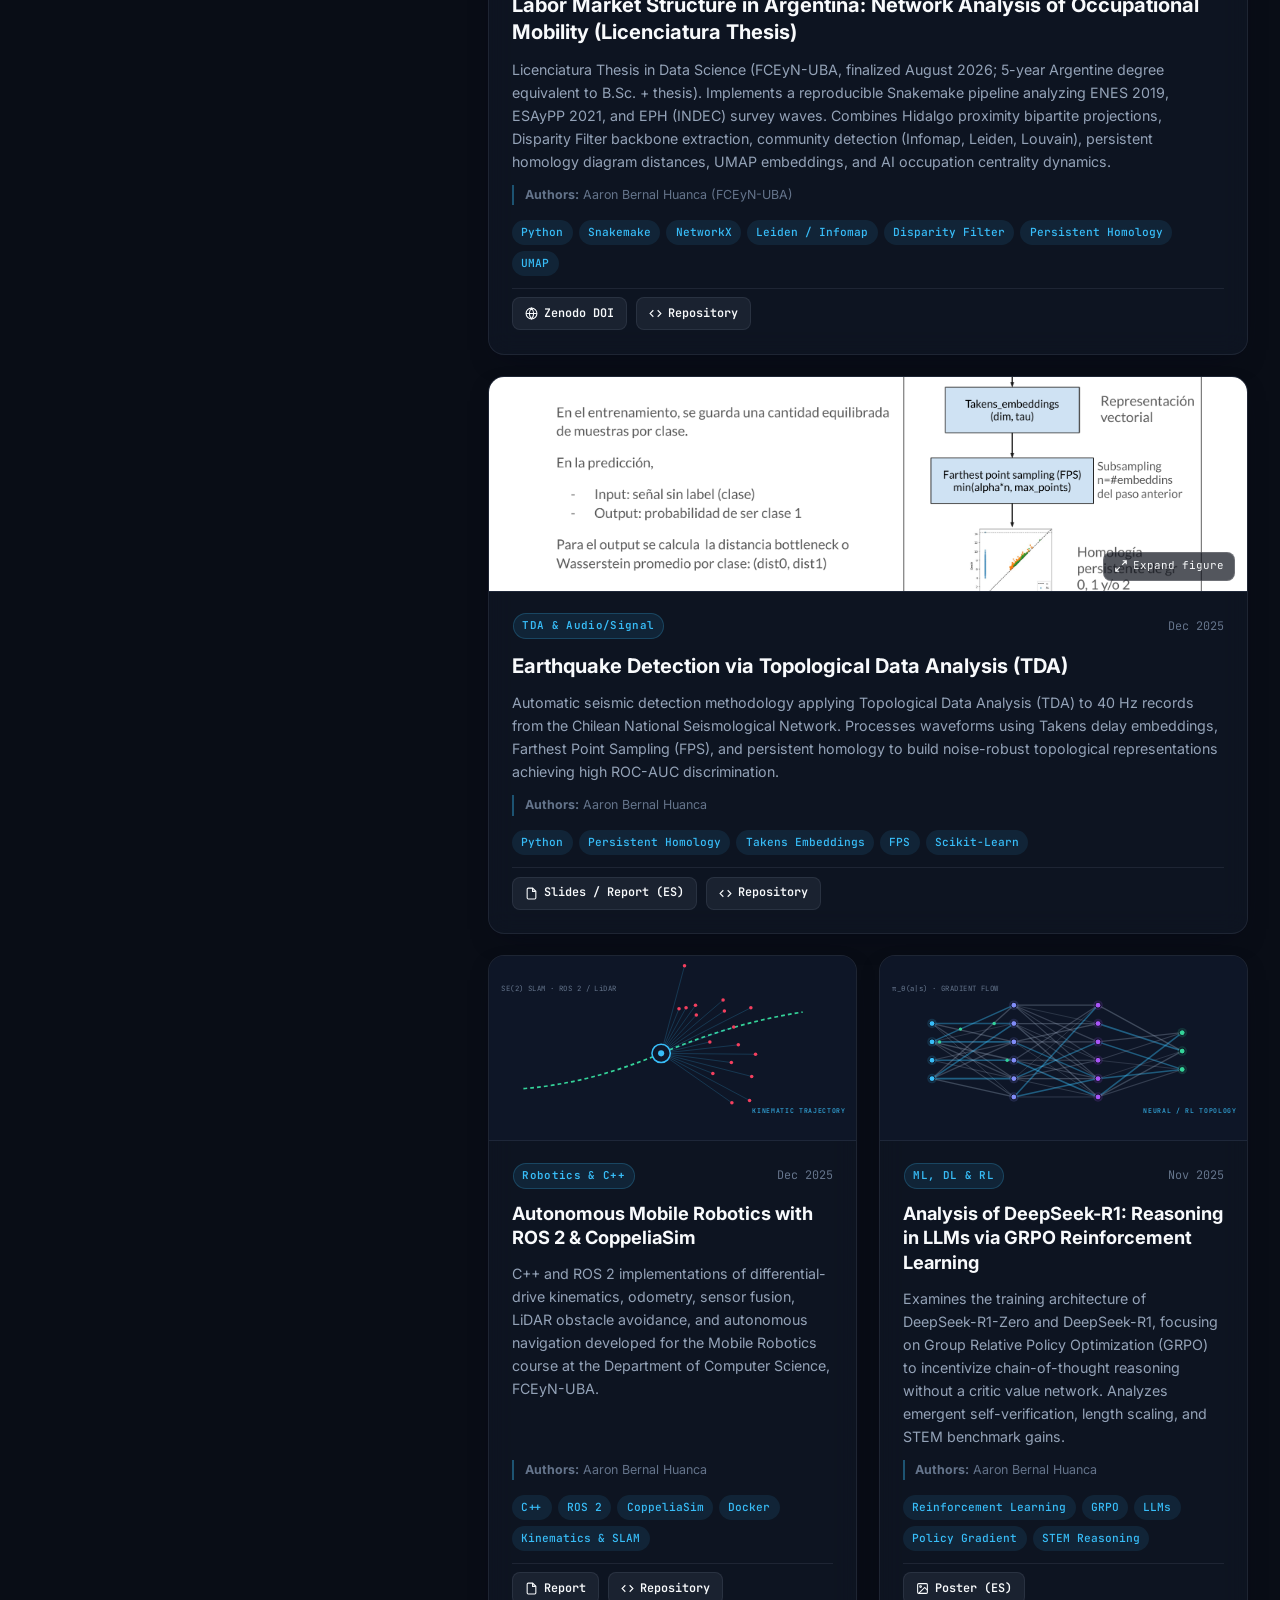
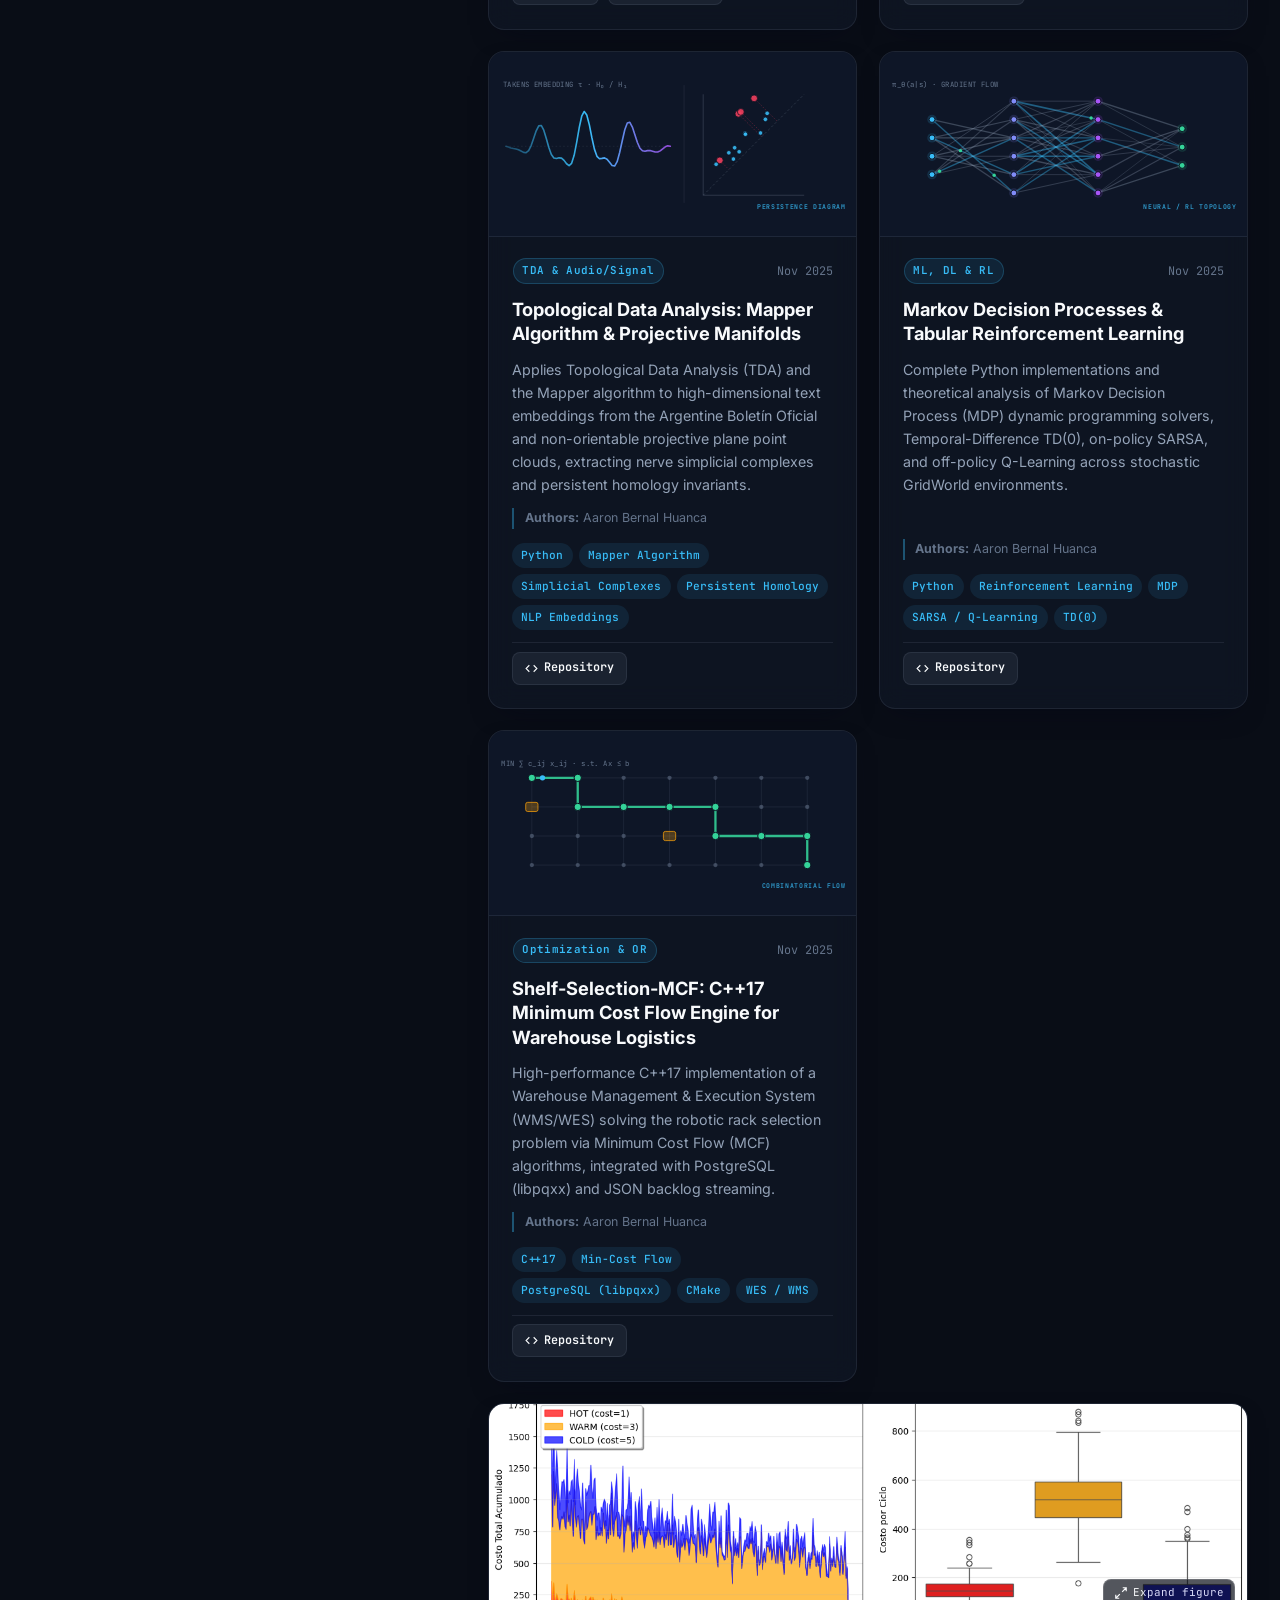
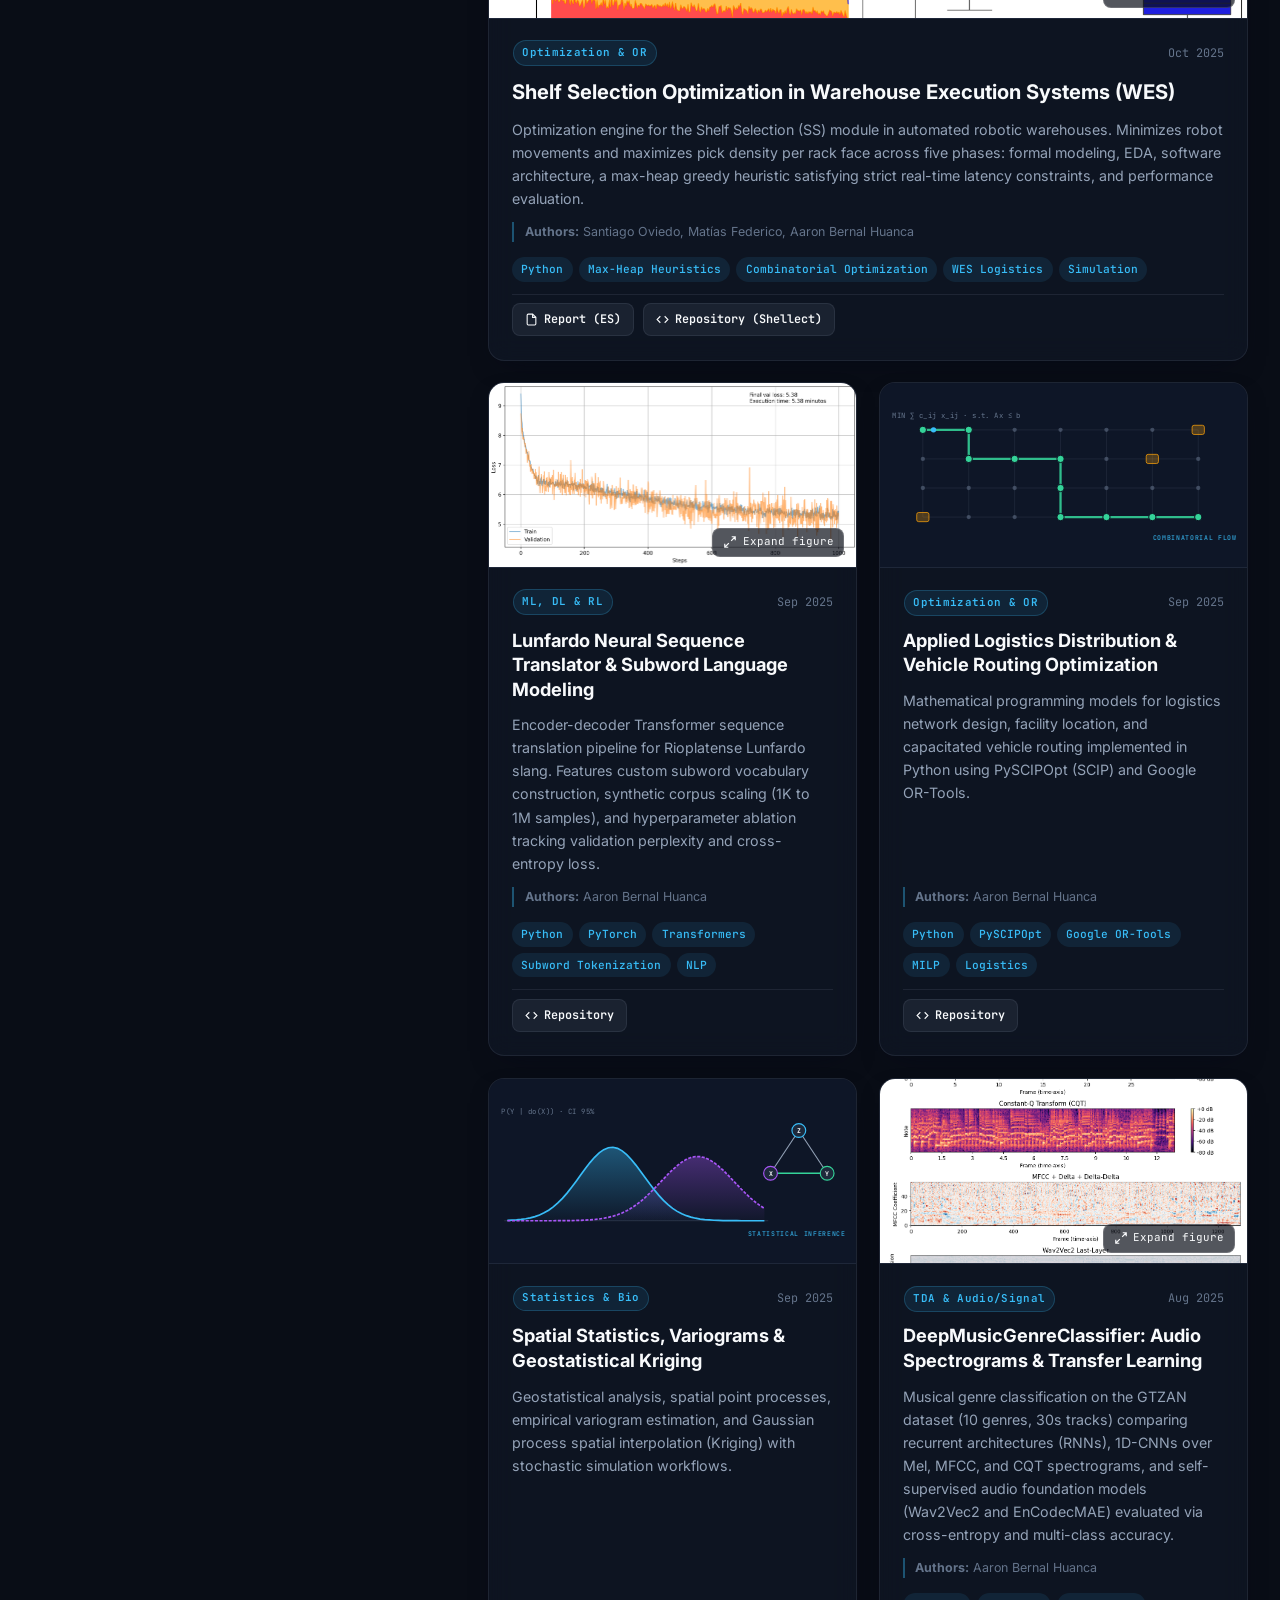
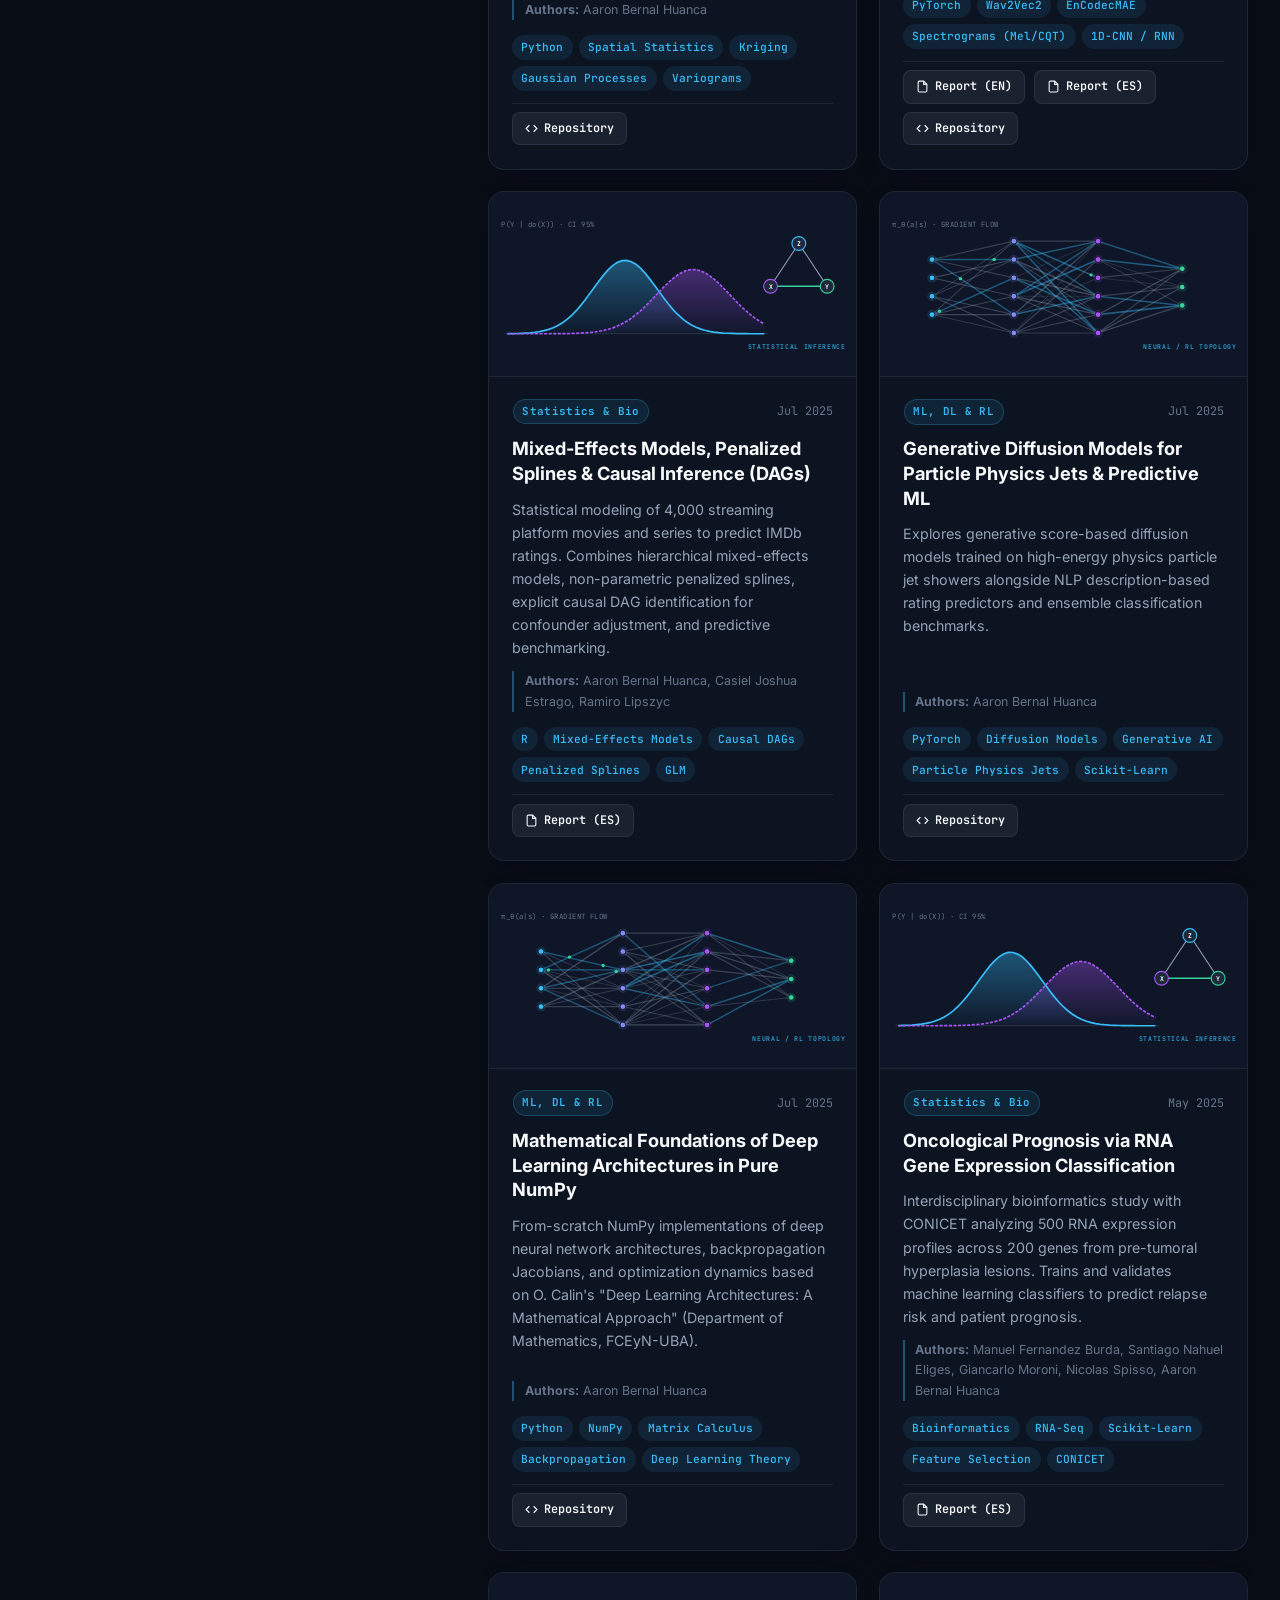
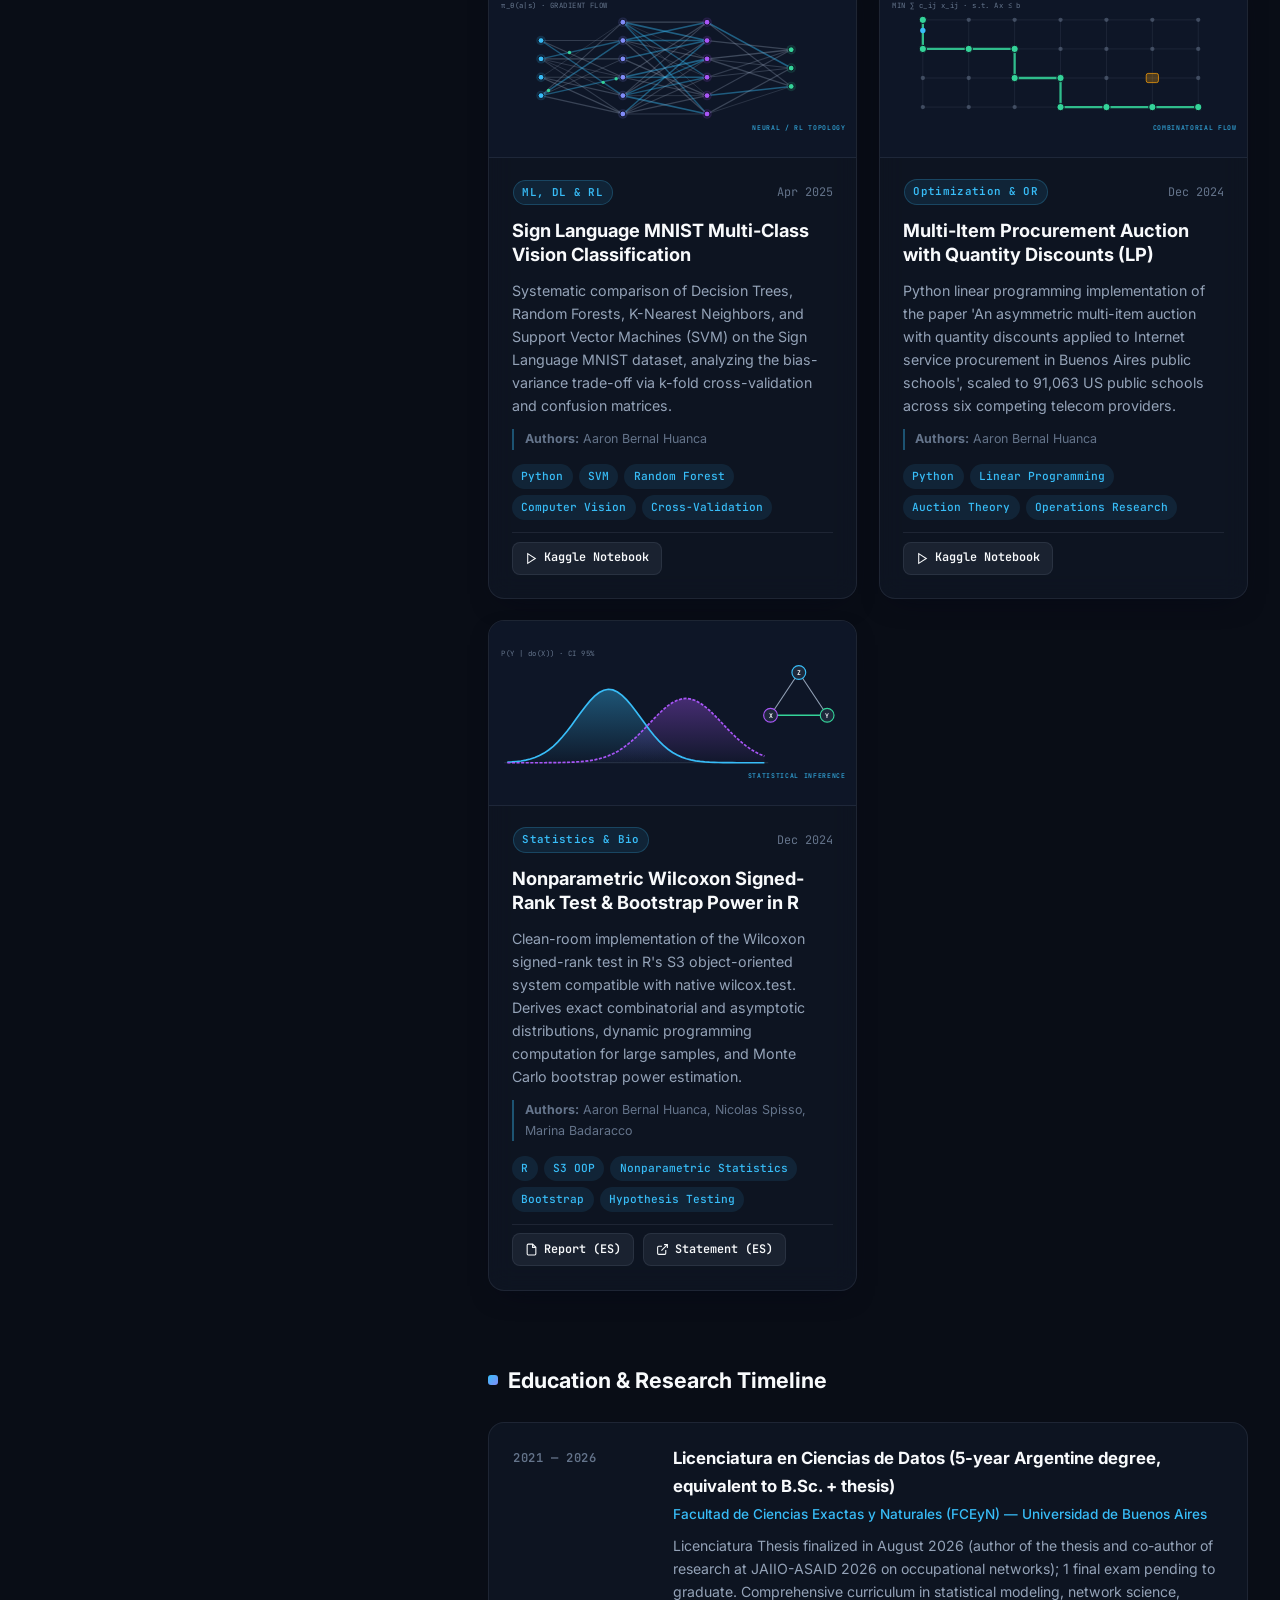
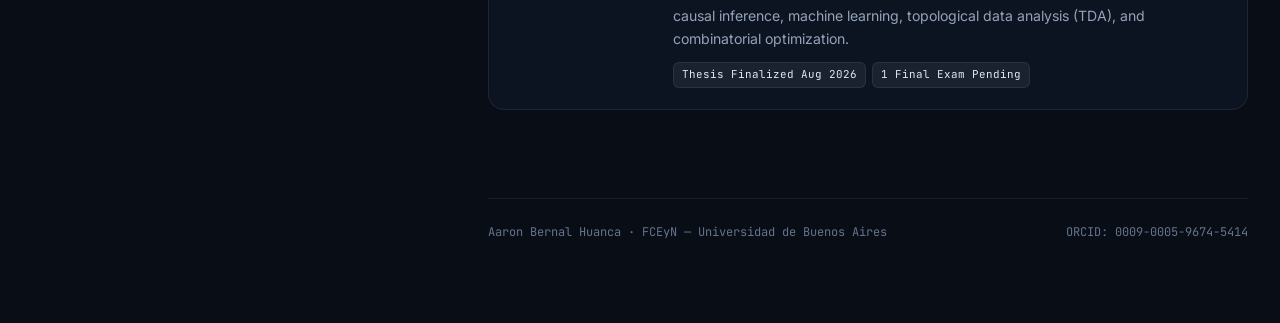
==== commit cd376c2e: "feat(portfolio): modernize site with data-driven bilingual layout and project bento - Refactor index" ====
--- a/index.html
+++ b/index.html
@@ -1,606 +1,126 @@
 <!DOCTYPE html>
-<html lang="en"><head><meta http-equiv="Content-Type" content="text/html; charset=UTF-8">
-    
-    <meta name="viewport" content="width=device-width, initial-scale=1.0">
-    <title>Aaron Bernal Huanca - Data Science Portfolio</title>
-    <style>
-        * {
-            margin: 0;
-            padding: 0;
-            box-sizing: border-box;
-        }
-
-        body {
-            font-family: 'Inter', -apple-system, BlinkMacSystemFont, 'Segoe UI', sans-serif;
-            line-height: 1.6;
-            color: #333;
-            background: linear-gradient(135deg, #667eea 0%, #764ba2 100%);
-            min-height: 100vh;
-        }
-
-        .container {
-            max-width: 1200px;
-            margin: 0 auto;
-            padding: 0 20px;
-        }
-
-        /* Header */
-        .header {
-            background: rgba(255, 255, 255, 0.95);
-            backdrop-filter: blur(10px);
-            padding: 2rem 0;
-            margin-bottom: 3rem;
-            border-radius: 0 0 30px 30px;
-            box-shadow: 0 10px 30px rgba(0, 0, 0, 0.1);
-        }
-
-        .header h1 {
-            font-size: 3.5rem;
-            font-weight: 800;
-            background: linear-gradient(135deg, #667eea, #764ba2);
-            -webkit-background-clip: text;
-            background-clip: text;
-            -webkit-text-fill-color: transparent;
-            text-align: center;
-            margin-bottom: 0.5rem;
-        }
-
-        .header .subtitle {
-            text-align: center;
-            font-size: 1.2rem;
-            color: #666;
-            font-weight: 300;
-        }
-
-        /* Navigation */
-        .nav {
-            display: flex;
-            justify-content: center;
-            gap: 2rem;
-            margin: 2rem 0;
-            flex-wrap: wrap;
-        }
-
-        .nav-item {
-            background: rgba(255, 255, 255, 0.2);
-            color: white;
-            padding: 0.8rem 1.5rem;
-            border-radius: 50px;
-            text-decoration: none;
-            font-weight: 600;
-            transition: all 0.3s ease;
-            backdrop-filter: blur(10px);
-        }
-
-        .nav-item:hover {
-            background: rgba(255, 255, 255, 0.3);
-            transform: translateY(-2px);
-            box-shadow: 0 5px 15px rgba(0, 0, 0, 0.2);
-        }
-
-        /* Section styling */
-        .section {
-            background: rgba(255, 255, 255, 0.95);
-            margin-bottom: 3rem;
-            border-radius: 20px;
-            padding: 3rem;
-            box-shadow: 0 15px 35px rgba(0, 0, 0, 0.1);
-            backdrop-filter: blur(10px);
-            transform: translateY(20px);
-            animation: fadeInUp 0.6s ease forwards;
-        }
-
-        @keyframes fadeInUp {
-            to {
-                opacity: 1;
-                transform: translateY(0);
-            }
-        }
-
-        .section h2 {
-            font-size: 2.5rem;
-            margin-bottom: 2rem;
-            color: #333;
-            position: relative;
-            display: inline-block;
-        }
-
-        .section h2::after {
-            content: '';
-            position: absolute;
-            bottom: -10px;
-            left: 0;
-            width: 100%;
-            height: 4px;
-            background: linear-gradient(135deg, #667eea, #764ba2);
-            border-radius: 2px;
-        }
-
-        /* Project cards */
-        .projects-grid {
-            display: grid;
-            grid-template-columns: repeat(auto-fit, minmax(350px, 1fr));
-            gap: 2rem;
-            margin-top: 2rem;
-        }
-
-        .project-card {
-            background: white;
-            border-radius: 15px;
-            padding: 2rem;
-            box-shadow: 0 10px 25px rgba(0, 0, 0, 0.1);
-            transition: all 0.3s ease;
-            border: 1px solid #f0f0f0;
-            position: relative;
-            overflow: hidden;
-        }
-
-        .project-card::before {
-            content: '';
-            position: absolute;
-            top: 0;
-            left: 0;
-            width: 100%;
-            height: 4px;
-            background: linear-gradient(135deg, #667eea, #764ba2);
-        }
-
-        .project-card:hover {
-            transform: translateY(-5px);
-            box-shadow: 0 20px 40px rgba(0, 0, 0, 0.15);
-        }
-
-        .project-image {
-            width: 100%;
-            height: 200px;
-            background: linear-gradient(45deg, #f0f2f5, #e1e7ed);
-            border-radius: 10px;
-            margin-bottom: 1.5rem;
-            display: flex;
-            align-items: center;
-            justify-content: center;
-            font-size: 3rem;
-            color: #667eea;
-            position: relative;
-            overflow: hidden;
-        }
-
-        .project-image::after {
-            content: '📊';
-            position: absolute;
-        }
-
-        .project-card h3 {
-            font-size: 1.5rem;
-            margin-bottom: 1rem;
-            color: #333;
-            font-weight: 700;
-        }
-
-        .project-card p {
-            color: #666;
-            margin-bottom: 1.5rem;
-            font-size: 0.95rem;
-        }
-
-        .authors {
-            font-size: 0.85rem;
-            color: #888;
-            margin-bottom: 1rem;
-            font-style: italic;
-        }
-
-        .date {
-            font-size: 0.85rem;
-            color: #888;
-            margin-bottom: 1rem;
-            font-style: italic;
-        }
-
-        .project-links {
-            display: flex;
-            gap: 1rem;
-            flex-wrap: wrap;
-        }
-
-        .project-link {
-            background: linear-gradient(135deg, #667eea, #764ba2);
-            color: white;
-            padding: 0.5rem 1rem;
-            border-radius: 25px;
-            text-decoration: none;
-            font-size: 0.85rem;
-            font-weight: 600;
-            transition: all 0.3s ease;
-        }
-
-        .project-link:hover {
-            transform: translateY(-2px);
-            box-shadow: 0 5px 15px rgba(102, 126, 234, 0.4);
-        }
-
-        /* Competitive programming section */
-        .cp-grid {
-            display: grid;
-            grid-template-columns: repeat(auto-fit, minmax(300px, 1fr));
-            gap: 1.5rem;
-            margin-top: 2rem;
-        }
-
-        .cp-card {
-            background: white;
-            border-radius: 12px;
-            padding: 1.5rem;
-            box-shadow: 0 8px 20px rgba(0, 0, 0, 0.1);
-            transition: all 0.3s ease;
-            border-left: 4px solid #667eea;
-        }
-
-        .cp-card:hover {
-            transform: translateX(5px);
-            box-shadow: 0 12px 25px rgba(0, 0, 0, 0.15);
-        }
-
-        .cp-card h4 {
-            color: #333;
-            margin-bottom: 0.8rem;
-            font-size: 1.2rem;
-        }
-
-        .cp-card p {
-            color: #666;
-            font-size: 0.9rem;
-            margin-bottom: 1rem;
-        }
-
-        .algorithm-tag {
-            background: linear-gradient(135deg, #667eea, #764ba2);
-            color: white;
-            padding: 0.3rem 0.8rem;
-            border-radius: 15px;
-            font-size: 0.75rem;
-            font-weight: 600;
-            display: inline-block;
-            margin-right: 0.5rem;
-            margin-bottom: 0.5rem;
-        }
-
-        .cp-link {
-            color: #667eea;
-            text-decoration: none;
-            font-weight: 600;
-            font-size: 0.85rem;
-        }
-
-        .cp-link:hover {
-            text-decoration: underline;
-        }
-
-        /* Profile link */
-        .profile-link {
-            display: inline-flex;
-            align-items: center;
-            background: rgba(255, 255, 255, 0.2);
-            color: white;
-            padding: 0.8rem 1.5rem;
-            border-radius: 50px;
-            text-decoration: none;
-            font-weight: 600;
-            margin: 1rem 0;
-            transition: all 0.3s ease;
-            backdrop-filter: blur(10px);
-        }
-
-        .profile-link:hover {
-            background: rgba(255, 255, 255, 0.3);
-            transform: translateY(-2px);
-        }
-
-        /* Responsive design */
-        @media (max-width: 768px) {
-            .header h1 {
-                font-size: 2.5rem;
-            }
-            
-            .section {
-                padding: 2rem;
-                margin-bottom: 2rem;
-            }
-            
-            .section h2 {
-                font-size: 2rem;
-            }
-            
-            .projects-grid {
-                grid-template-columns: 1fr;
-            }
-            
-            .cp-grid {
-                grid-template-columns: 1fr;
-            }
-            
-            .nav {
-                gap: 1rem;
-            }
-        }
-
-        /* Special icons for different project types */
-        .project-card[data-type="ml"] .project-image::after { content: '🤖'; }
-        .project-card[data-type="stats"] .project-image::after { content: '📊'; }
-        .project-card[data-type="bio"] .project-image::after { content: '🧬'; }
-        .project-card[data-type="music"] .project-image::after { content: '🎵'; }
-        .project-card[data-type="vision"] .project-image::after { content: '🤟👌✋'; }
-        .project-card[data-type="optimization"] .project-image::after { content: '🛜'; }
-        .project-card[data-type="logistics"] .project-image::after { content: '🚚'; }
-        .project-card[data-type="tda"] .project-image::after { content: '🌋'; }
-        .project-card[data-type="rforce"] .project-image::after { content: '🧠'; }
-        .project-card[data-type="jobs"] .project-image::after { content: '💼'; }
-    </style>
+<html lang="en" data-theme="dark">
+<head>
+  <meta charset="UTF-8" />
+  <meta name="viewport" content="width=device-width, initial-scale=1.0" />
+  <title>Aaron Bernal Huanca — Data Science &amp; Complex Networks Portfolio</title>
+  <meta name="description" content="Portfolio of Aaron Bernal Huanca — Data Science &amp; Complex Networks Researcher at Universidad de Buenos Aires (FCEyN-UBA)." />
+  <link rel="preconnect" href="https://fonts.googleapis.com" />
+  <link rel="preconnect" href="https://fonts.gstatic.com" crossorigin />
+  <link href="https://fonts.googleapis.com/css2?family=Inter:wght@400;500;600;700;800&amp;family=JetBrains+Mono:wght@400;500;600;700&amp;display=swap" rel="stylesheet" />
+  <link rel="stylesheet" href="./css/styles.css" />
 </head>
 <body>
-    <div class="header">
-        <div class="container">
-            <h1>Aaron Bernal Huanca</h1>
-            <p class="subtitle">Portfolio</p>
-            <p style="text-align: center; margin-top: 1.5rem; font-size: 1rem; color: #555; max-width: 800px; margin-left: auto; margin-right: auto; line-height: 1.6;">
-                Advanced Data Science student at Universidad de Buenos Aires with expertise in machine learning and artificial intelligence. Passionate about mathematics, programming, and solving complex problems through data-driven approaches. Experienced in implementing generative models, statistical analysis, and deep learning applications with a strong foundation in probability theory and computational methods.
-            </p>
+  <!-- Cursor Radial Spotlight -->
+  <div class="spotlight" aria-hidden="true"></div>
+
+  <div class="layout-shell">
+    <!-- Left Sticky Sidebar -->
+    <aside class="sidebar">
+      <div>
+        <div class="top-controls">
+          <div class="status-pill">
+            <span class="status-dot"></span>
+            <span id="status-text">Thesis Finalized (Aug 2026)</span>
+          </div>
+          <div class="control-group">
+            <button type="button" id="lang-toggle" class="ctrl-btn" title="Switch Language (EN / ES)">
+              <svg width="13" height="13" viewBox="0 0 24 24" fill="none" stroke="currentColor" stroke-width="2"><circle cx="12" cy="12" r="10"/><line x1="2" y1="12" x2="22" y2="12"/><path d="M12 2a15.3 15.3 0 0 1 4 10 15.3 15.3 0 0 1-4 10 15.3 15.3 0 0 1-4-10 15.3 15.3 0 0 1 4-10z"/></svg>
+              <span id="lang-toggle-label">EN</span>
+            </button>
+            <button type="button" id="theme-toggle" class="ctrl-btn" title="Toggle Dark / Light Theme">
+              <span>Light</span>
+            </button>
+          </div>
         </div>
-    </div>
 
-    <div class="container">
-        <nav class="nav">
-            <a href="#projects" class="nav-item">Projects</a>
-            <a href="#standalone" class="nav-item">Stand-alone Work</a>
-            <a href="https://github.com/aaronbernal28" class="nav-item" target="_blank">GitHub</a>
-            <a href="https://www.linkedin.com/in/aaronbernal28/" class="nav-item" target="_blank">LinkedIn</a>
+        <header class="identity">
+          <h1 id="profile-name" class="identity__name">Aaron Bernal Huanca</h1>
+          <p id="profile-headline" class="identity__headline">Data Science &amp; Complex Networks Researcher</p>
+          <p id="profile-subheadline" class="identity__subheadline">Licenciatura in Data Science @ FCEyN-UBA · Thesis Finalized Aug 2026 (1 Final Exam Pending)</p>
+          <p id="profile-bio" class="identity__bio"></p>
+        </header>
+
+        <nav class="section-nav" aria-label="Section navigation">
+          <a href="#publications" id="nav-publications-item" class="section-nav__link">
+            <span class="section-nav__line"></span>
+            <span id="nav-publications-label">Publications &amp; Thesis</span>
+          </a>
+          <a href="#projects" class="section-nav__link active">
+            <span class="section-nav__line"></span>
+            <span id="nav-projects-label">Projects &amp; Research</span>
+          </a>
+          <a href="#experience" class="section-nav__link">
+            <span class="section-nav__line"></span>
+            <span id="nav-experience-label">Academic &amp; Timeline</span>
+          </a>
         </nav>
 
-        <section id="projects" class="section" style="opacity: 1; transform: translateY(0px);">
-            <h2>Projects</h2>
-            <div class="projects-grid">
-                <div class="project-card" data-type="jobs" style="transform: translateY(0px) scale(1);">
-                    <div class="project-image"></div>
-                    <h3>Analysis of Occupational and Industry Networks</h3>
-                    <p>This study applies network science techniques to analyze the structural dynamics of the Argentine labor market, utilizing data from national surveys (ENES 2019, ESAyPP 2021) and specific trajectory records from the AMBA region (PI-Clases 2016). By constructing bipartite networks between economic activities and occupations, as well as directed networks of occupational trajectories, the research reveals a polarized productive structure where the Commerce sector functions as a central bridge connecting industrial sectors with social services. The application of community detection algorithms (Louvain) identifies distinct "mobility classes" that expose significant structural barriers—specifically a rigid segmentation between manual and non-manual labor with a 78% retention rate in manual roles—along with deep-seated inequalities driven by gender and technical specialization.</p>
-                    <div class="authors">Authors: Joaquín Carrascosa (FSOC-UBA), Aaron Bernal Huanca (FCEyN-UBA)</div>
-                    <div class="date">Date: 12/2025</div>
-                    <div class="project-links">
-                        <a href="https://drive.google.com/file/d/1fyB_jKDagcQMd1yvfySzRZ-5TkgA5OKy/view?usp=sharing" class="project-link">Report (Spanish)</a>
-                        <a href="https://colab.research.google.com/drive/1bBviDf9NQdG6LQvC7a26oVPRTFK0r1yi?usp=sharing" class="project-link">Colab</a>
-                    </div>
-                </div>
+        <section class="tech-bento" aria-labelledby="tech-bento-title">
+          <h2 id="tech-bento-title" class="tech-bento__title">Core Stack &amp; Methods</h2>
+          <div id="tech-bento-groups" class="tech-bento__groups"></div>
+        </section>
+      </div>
 
-                <div class="project-card" data-type="logistics" style="transform: translateY(0px) scale(1);">
-                    <div class="project-image"></div>
-                    <h3>Shelf Selection Optimization</h3>
-                    <p>This report presents the development of an optimization system for the Shelf Selection (SS) module within a Warehouse Execution System (WES). The objective is to maximize efficiency in automated warehouse picking operations through intelligent selection of shelves (racks) that minimize robot movements and maximize pick density per face. The work was organized into five phases: formal problem analysis, data exploration, architecture design, algorithmic proposal, and metrics implementation. A greedy heuristic algorithm based on max-heap was developed that successfully satisfies the system's temporal constraints.</p>
-                    <div class="authors">Authors: Santiago Oviedo, Matías Federico, Aaron Bernal Huanca</div>
-                    <div class="date">Date: 10/2025</div>
-                    <div class="project-links">
-                        <a href="https://drive.google.com/file/d/1fyB_jKDagcQMd1yvfySzRZ-5TkgA5OKy/view?usp=sharing" class="project-link">Report (Spanish)</a>
-                        <a href="https://github.com/aaronbernal28/Shellect" class="project-link">Repository</a>
-                    </div>
-                </div>
+      <div id="social-links" class="social-links" aria-label="Social and academic links"></div>
+    </aside>
 
-                <div class="project-card" data-type="stats" style="transform: translateY(0px) scale(1);">
-                    <div class="project-image"></div>
-                    <h3>Mixed Models &amp; Causal Inference</h3>
-                    <p>In this project we analyze 4,000 movies and series from a streaming platform to predict IMDb ratings using statistical modeling. We explore data patterns by genre, people, and text features, apply mixed-effects models and penalized splines, and use causal inference with DAGs. Finally, we compare several predictive models, with logistic regression achieving the best performance. The work combines exploratory analysis, causal reasoning, and prediction in a group effort.</p>
-                    <div class="authors">Authors: Aaron Bernal Huanca, Casiel Joshua Estrago, Ramiro Lipszyc</div>
-                    <div class="date">Date: 07/2025</div>
-                    <div class="project-links">
-                        <a href="https://drive.google.com/file/d/1sKW0xbrYGKWCmO8RBLMDTKkwiYOML2DI/view?usp=sharing" class="project-link">Report (Spanish)</a>
-                    </div>
-                </div>
+    <!-- Right Scrollable Main Column -->
+    <main class="content">
+      <!-- Publications & Licenciatura Thesis Section -->
+      <section id="publications" class="content-section" style="display: none;">
+        <div class="section-header">
+          <h2 id="publications-title" class="section-title">Publications &amp; Licenciatura Thesis</h2>
+          <span id="publications-count" class="section-count"></span>
+        </div>
+        <div id="publications-grid" class="bento-grid"></div>
+      </section>
 
-                <div class="project-card" data-type="bio" style="transform: translateY(0px) scale(1);">
-                    <div class="project-image"></div>
-                    <h3>Classification of Gene Expression</h3>
-                    <p>This report uses 500 RNA samples from 200 genes, taken from patients with pre-tumoral lesions, which we analyzed with various machine learning techniques. The data were provided by research groups from CONICET (and faculty from the department) as part of an interdisciplinary project on hyperplasias and oncological prognosis. The goal is to train models that help predict new cases in a precise and automatic way. Each sample was labeled as good prognosis if there were no signs of new hyperplasias or similar conditions; conversely, they were labeled as poor prognosis if a relapse occurred.</p>
-                    <div class="authors">Authors: Manuel Fernandez Burda, Santiago Nahuel Eliges, Giancarlo Moroni, Nicolas Spisso, Aaron Bernal Huanca</div>
-                    <div class="date">Date: 05/2025</div>
-                    <div class="project-links">
-                        <a href="https://drive.google.com/file/d/1o3kq4J8i0jMBt8mDWLyuVQ5VTc-W795W/view?usp=sharing" class="project-link">Report (Spanish)</a>
-                    </div>
-                </div>
+      <!-- Projects Bento Grid Section -->
+      <section id="projects" class="content-section">
+        <div class="section-header">
+          <h2 id="projects-title" class="section-title">Projects &amp; Research Bento</h2>
+          <span id="projects-count" class="section-count"></span>
+        </div>
 
-                <div class="project-card" data-type="stats" style="transform: translateY(0px) scale(1);">
-                    <div class="project-image"></div>
-                    <h3>IECD 2C2024 - Practical Assignment</h3>
-                    <p>In this report we study the Wilcoxon signed-rank test, a nonparametric method to test hypotheses about the median of symmetric distributions. First, we review basic ideas of object-oriented programming in R (S3 system) in order to implement a version of the test compatible with the native wilcox.test. Then, we describe the construction of the statistic, its exact and asymptotic distributions, and how to compute it efficiently for larger samples. Finally, we use bootstrap methods to estimate the power of the test under alternatives. The work combines theory, programming practice, and applications, showing how R can be used to understand and implement statistical methods.</p>
-                    <div class="authors">Authors: Aaron Bernal Huanca, Nicolas Spisso, Marina Badaracco</div>
-                    <div class="date">Date: 12/2024</div>
-                    <div class="project-links">
-                        <a href="https://drive.google.com/file/d/1zC2OzRBSgIApm09ChP9tCHJvfGvjtaqh/view?usp=sharing" class="project-link">Statement (Spanish)</a>
-                        <a href="https://drive.google.com/file/d/1mNRLZLcxYUR-iNTL-R0HPEitANBQtkPC/view?usp=sharing" class="project-link">Report (Spanish)</a>
-                    </div>
-                </div>
-            </div>
-        </section>
+        <div class="filter-bar">
+          <div id="category-pills" class="category-pills" role="tablist"></div>
+          <div class="search-box">
+            <input type="search" id="project-search" class="search-input" placeholder="Filter by title, method, or tag..." aria-label="Search projects" />
+          </div>
+        </div>
 
-        <section id="standalone" class="section" style="opacity: 1; transform: translateY(0px);">
-            <h2>Stand-alone Work</h2>
-            <div class="projects-grid">
-                <div class="project-card" data-type="tda" style="transform: translateY(0px) scale(1);">
-                    <div class="project-image"></div>
-                    <h3>Earthquake detection using DTA techniques</h3>
-                    <p>This proyect presents a methodology for the automatic detection of earthquakes using Topological Data Analysis (TDA), applied to seismic activity records (at 40 Hz) from the Chilean National Seismological Network. The approach processes the signals using Takens embeddings, FPS subsampling, and persistent homology to generate topological representations that are robust against noise. The experiments performed, which include a hyperparameter search and cross-validation, demonstrate that the model achieves high discriminant performance in evaluation metrics such as AUCROC.</p>
-                    <div class="date">Date: 12/2025</div>
-                    <div class="project-links">
-                        <a href="https://github.com/aaronbernal28/seismic-signals-tda/blob/d74a5ec4fe2e2e662be0ae99d3c11190d8c37da9/Detecci%C3%B3n%20de%20terremotos%20mediante%20t%C3%A9cnicas%20de%20TDA%20-%20Google%20Slides.pdf" class="project-link"> Report (Spanish)</a>
-                        <a href="https://github.com/aaronbernal28/seismic-signals-tda" class="project-link">Repository</a>
-                    </div>
-                </div>
+        <div id="projects-grid" class="bento-grid"></div>
+      </section>
 
-                <div class="project-card" data-type="rforce" style="transform: translateY(0px) scale(1);">
-                    <div class="project-image"></div>
-                    <h3>Analysis of DeepSeek-R1: Incentivizing Reasoning Capability in LLMs via Reinforcement Learning</h3>
-                    <p>This study examines the development of DeepSeek-R1-Zero and DeepSeek-R1, focusing on incentivizing reasoning in Large Language Models (LLMs) through Reinforcement Learning (RL). By implementing the Group Relative Policy Optimization (GRPO) algorithm, the methodology eliminates the need for a traditional value function, significantly reducing training resources while improving performance in STEM tasks. The results show an emergent "self-evolution" process where the model autonomously learns to generate longer reasoning chains and self-correct, achieving results comparable to state-of-the-art proprietary models.</p>
-                    <div class="date">Date: 11/2025</div>
-                    <div class="project-links">
-                        <a href="https://drive.google.com/file/d/1gAkHEbpspikI4UfdlTQnjVQkfw55lwFY/view?usp=sharing" class="project-link"> Poster (Spanish)</a>
-                    </div>
-                </div>
+      <!-- Experience & Academic Timeline Section -->
+      <section id="experience" class="content-section">
+        <div class="section-header">
+          <h2 id="experience-title" class="section-title">Education &amp; Research Timeline</h2>
+        </div>
+        <div id="timeline-list" class="timeline-list"></div>
+      </section>
 
-                <div class="project-card" data-type="music" style="transform: translateY(0px) scale(1);">
-                    <div class="project-image"></div>
-                    <h3>DeepMusicGenreClassifier</h3>
-                    <p>This report addresses the classification of musical genres using the GTZAN dataset (10 genres, 100 songs of 30 seconds each). The objective is to analyze and classify music employing different neural network architectures. Methods implemented include sequential processing with RNNs, spectrogram analysis (Mel, MFCC, CQT) with 1D CNNs, and the use of pre-trained neural networks for extracting relevant features (transfer learning) such as Wav2vec2 and EnCodecMAE. Cross-entropy and accuracy are used as evaluation criteria to determine which of these architectures achieves the best performance in the classification task.</p>
-                    <div class="date">Date: 08/2025</div>
-                    <div class="project-links">
-                        <a href="https://drive.google.com/file/d/1XE_I1uaKtk1UVR3KdBVfysUpUKZOANTS/view?usp=sharing" class="project-link">Report (English)</a>
-                        <a href="https://github.com/aaronbernal28/DeepMusicGenreClassifier/blob/7a93485d191dd292acc010750424d847092432f1/Informe_PSAH_bernal.pdf" class="project-link">Report (Spanish)</a><a href="https://github.com/aaronbernal28/DeepMusicGenreClassifier" class="project-link">Repository</a>
-                    </div>
-                </div>
+      <footer class="site-footer">
+        <span>Aaron Bernal Huanca · FCEyN — Universidad de Buenos Aires</span>
+        <span>ORCID: 0009-0005-9674-5414</span>
+      </footer>
+    </main>
+  </div>
 
-                <div class="project-card" data-type="vision" style="transform: translateY(0px) scale(1);">
-                    <div class="project-image"></div>
-                    <h3>Sign Language MNIST</h3>
-                    <p>This Kaggle project focuses on classifying sign language letters using the Sign Language MNIST dataset. It explores models such as Tree, Random Forest, K-Nearest Neighbors, and Support Vector Machines (SVM). Cross-validation is used to evaluate performance and address the bias-variance tradeoff. Metrics like accuracy and confusion matrices help compare model effectiveness. The notebook is fully written in Spanish.</p>
-                    <div class="date">Date: 04/2025</div>
-                    <div class="project-links">
-                        <a href="https://www.kaggle.com/code/aarnbernal/sign-language-mnist" class="project-link">Kaggle Notebook</a>
-                    </div>
-                </div>
+  <!-- Full-Resolution Figure Lightbox Modal -->
+  <div id="lightbox-modal" class="lightbox" role="dialog" aria-modal="true" aria-labelledby="lightbox-caption">
+    <div class="lightbox__dialog">
+      <div class="lightbox__img-wrap">
+        <img id="lightbox-img" class="lightbox__img" src="" alt="" />
+      </div>
+      <div class="lightbox__footer">
+        <span id="lightbox-caption" class="lightbox__caption"></span>
+        <button type="button" id="lightbox-close" class="ctrl-btn">Close (Esc)</button>
+      </div>
+    </div>
+  </div>
 
-                <div class="project-card" data-type="optimization" style="transform: translateY(0px) scale(1);">
-                    <div class="project-image"></div>
-                    <h3>Internet auction in US Schools</h3>
-                    <p>This project is an implementation in Python of the model from the paper *An asymmetric multi-item auction with quantity discounts applied to Internet service procurement in Buenos Aires public schools*, which focuses on linear programming. Since the actual 91,063 schools in the US are provided, I created six fictional firms for educational purposes, along with their respective discount and unit prices.</p>
-                    <div class="date">Date: 12/2024</div>
-                    <div class="project-links">
-                        <a href="https://www.kaggle.com/code/aarnbernal/internet-auction-in-us-schools" class="project-link">Kaggle Notebook</a>
-
-</div>
-                </div>
-            </div>
-        </section>
-
-        <section id="competitive" class="section" style="opacity: 1; transform: translateY(0px);">
-            <h2>Competitive Programming Highlights</h2>
-            <p style="margin-bottom: 2rem; color: #666; text-align: center;">
-                Competitive programming in my data science portfolio demonstrates my skills in problem-solving, logical thinking, and optimization. It shows my ability to write efficient code and tackle complex challenges effectively. The platform is Vjudge. Date: first half of 2024.
-            </p>
-            
-            <div style="text-align: center; margin-bottom: 2rem;">
-                <a href="https://vjudge.net/user/aaron_bernal" class="project-link" target="_blank" style="background: linear-gradient(135deg, #667eea, #764ba2); color: white; padding: 0.8rem 1.5rem; border-radius: 50px; text-decoration: none; font-weight: 600; display: inline-block;">
-                    View Vjudge Profile
-                </a>
-            </div>
-
-            <div class="cp-grid">
-                <div class="cp-card">
-                    <h4>Argentina - Team Selection</h4>
-                    <p>The task is to select 5 attackers and 5 defenders from a list of 10 players based on their attacking and defensive abilities. The goal is to maximize the sum of the attackers' abilities.</p>
-                    <div class="algorithm-tag">Backtracking</div>
-                    <a href="https://vjudge.net/solution/50555912/DUjEFQ2r9EikgZdmi5gl" class="cp-link" target="_blank">View Solution</a>
-                </div>
-
-                <div class="cp-card">
-                    <h4>ACORN - Flying Squirrel</h4>
-                    <p>Jayjay, the flying squirrel, descends from an oak tree, collecting acorns along the way. He can either climb down or fly to another tree, losing height with each flight. The goal is to compute the maximum acorns he can collect, given the number of trees, their acorn counts, and the height lost per flight.</p>
-                    <div class="algorithm-tag">Dynamic Programming</div>
-                    <a href="https://vjudge.net/solution/50555998/JoXZzl5GpxC8CJVxv9FN" class="cp-link" target="_blank">View Solution</a>
-                </div>
-
-                <div class="cp-card">
-                    <h4>Equivalent Strings</h4>
-                    <p>Two strings are equivalent if they are identical or can be split into two halves where each half matches directly or after swapping. The task is to check if two given strings are equivalent.</p>
-                    <div class="algorithm-tag">Divide &amp; Conquer</div>
-                    <a href="https://vjudge.net/solution/50690686/EkVrOSRbFNVtlQyggX96" class="cp-link" target="_blank">View Solution</a>
-                </div>
-
-                <div class="cp-card">
-                    <h4>Wine Trading in Gergovia</h4>
-                    <p>In Gergovia, each inhabitant buys or sells wine along a street, with supply and demand always balanced. The task is to calculate the minimum work required to transport wine between houses, where moving a bottle between adjacent houses costs one unit of work. Input consists of multiple test cases.</p>
-                    <div class="algorithm-tag">Greedy Algorithm</div>
-                    <a href="https://vjudge.net/solution/50882918/74NhAgRkjQJoHaAecm4s" class="cp-link" target="_blank">View Solution</a>
-                </div>
-
-                <div class="cp-card">
-                    <h4>The New Villa</h4>
-                    <p>Mr. Black needs to navigate his villa, starting in the hallway with only its light on, and reach his bedroom while switching off all other lights. The challenge is to determine the shortest path, considering room connections and light switches.</p>
-                    <div class="algorithm-tag">BFS</div>
-                    <a href="https://vjudge.net/solution/53216512/xBdtX0xkkEhlLW7dZqkI" class="cp-link" target="_blank">View Solution</a>
-                </div>
-
-                <div class="cp-card">
-                    <h4>Anti Brute Force Lock</h4>
-                    <p>In Panda Land, safes use a 4-digit rolling lock with multiple keys. The challenge is to unlock all keys with the minimum number of rolls, starting from 0000. The safe can use a "JUMP" button to quickly switch to any unlocked key. The goal is to calculate the least number of rolls required to unlock all keys.</p>
-                    <div class="algorithm-tag">MST</div>
-                    <a href="https://vjudge.net/solution/51559789/nPGSzMxUaLYUVgdRgKWh" class="cp-link" target="_blank">View Solution</a>
-                </div>
-
-                <div class="cp-card">
-                    <h4>Lift Hopping</h4>
-                    <p>In a skyscraper with up to 5 elevators, each traveling at different speeds, the goal is to find the minimum time required to get from floor 0 to floor k. Elevators may not stop at all floors, and switching between elevators takes 60 seconds.</p>
-                    <div class="algorithm-tag">Dijkstra's Algorithm</div>
-                    <a href="https://vjudge.net/solution/51666430/SGWzRqQbBXR3B6TuU5zb" class="cp-link" target="_blank">View Solution</a>
-                </div>
-
-                <div class="cp-card">
-                    <h4>Geonosis Fortress</h4>
-                    <p>The Galactic Empire's fortress on Geonosis consists of communication towers connected by power lines, each with a cost. The Rebels need to destroy the towers in a specific order. The power required to destroy each tower is the sum of minimum energy costs to communicate between all remaining towers. The goal is to calculate the total power needed for the mission as towers are sequentially destroyed.</p>
-                    <div class="algorithm-tag">Dantzig's Algorithm</div>
-                    <a href="https://vjudge.net/solution/51862270/8cfpfeEB6ndL87T03xIL" class="cp-link" target="_blank">View Solution</a>
-                </div>
-
-                <div class="cp-card">
-                    <h4>T-shirt Distribution</h4>
-                    <p>Victor needs to distribute N T-shirts (in 6 sizes) to M volunteers, where each volunteer can only wear two specific sizes. The goal is to determine if it's possible to distribute the T-shirts so that each volunteer receives a T-shirt in their preferred sizes, with any leftover T-shirts not affecting the distribution.</p>
-                    <div class="algorithm-tag">Edmonds-Karp</div>
-                    <a href="https://vjudge.net/solution/53307955/lrmVU68nqRBQqmiSFlLF" class="cp-link" target="_blank">View Solution</a>
-                </div>
-            </div>
-        </section>
-    </div>
-
-    <script>
-        // Add smooth scrolling for navigation
-        document.querySelectorAll('a[href^="#"]').forEach(anchor => {
-            anchor.addEventListener('click', function (e) {
-                e.preventDefault();
-                const target = document.querySelector(this.getAttribute('href'));
-                if (target) {
-                    target.scrollIntoView({
-                        behavior: 'smooth',
-                        block: 'start'
-                    });
-                }
-            });
-        });
-
-        // Add fade-in animation on scroll
-        const observerOptions = {
-            threshold: 0.1,
-            rootMargin: '0px 0px -50px 0px'
-        };
-
-        const observer = new IntersectionObserver((entries) => {
-            entries.forEach(entry => {
-                if (entry.isIntersecting) {
-                    entry.target.style.opacity = '1';
-                    entry.target.style.transform = 'translateY(0)';
-                }
-            });
-        }, observerOptions);
-
-        document.querySelectorAll('.section').forEach(section => {
-            section.style.opacity = '0';
-            observer.observe(section);
-        });
-
-        // Add hover effects for project cards
-        document.querySelectorAll('.project-card').forEach(card => {
-            card.addEventListener('mouseenter', function() {
-                this.style.transform = 'translateY(-8px) scale(1.02)';
-            });
-            
-            card.addEventListener('mouseleave', function() {
-                this.style.transform = 'translateY(0) scale(1)';
-            });
-        });
-    </script>
-
-</body></html>
+  <script type="module" src="./js/app.js"></script>
+</body>
+</html>
--- a/css/styles.css
+++ b/css/styles.css
@@ -0,0 +1,903 @@
+/* ==========================================================================
+   Aaron Bernal Huanca — Portfolio Stylesheet
+   Aesthetic: Brittany Chiang Split-Screen Spotlight + Braydon Coyer Bento Grid
+   ========================================================================== */
+
+:root,
+[data-theme="dark"] {
+  --bg-base: #090d16;
+  --bg-surface: rgba(17, 24, 39, 0.68);
+  --bg-surface-hover: rgba(30, 41, 59, 0.78);
+  --bg-visual: rgba(15, 23, 42, 0.88);
+  --bg-pill: rgba(56, 189, 248, 0.1);
+  --bg-chip: rgba(148, 163, 184, 0.1);
+
+  --text-primary: #e2e8f0;
+  --text-heading: #f8fafc;
+  --text-secondary: #94a3b8;
+  --text-muted: #64748b;
+
+  --accent-primary: #38bdf8;
+  --accent-secondary: #818cf8;
+  --accent-emerald: #34d399;
+  --accent-amber: #fbbf24;
+
+  --border-subtle: rgba(148, 163, 184, 0.12);
+  --border-strong: rgba(56, 189, 248, 0.38);
+
+  --spotlight-color: rgba(56, 189, 248, 0.085);
+  --shadow-card: 0 10px 30px -15px rgba(2, 6, 23, 0.7);
+  --shadow-hover: 0 20px 40px -15px rgba(2, 6, 23, 0.9), 0 0 25px -5px rgba(56, 189, 248, 0.15);
+
+  --font-sans: 'Inter', -apple-system, BlinkMacSystemFont, 'Segoe UI', Roboto, sans-serif;
+  --font-mono: 'JetBrains Mono', ui-monospace, SFMono-Regular, Menlo, Monaco, Consolas, monospace;
+}
+
+[data-theme="light"] {
+  --bg-base: #f8fafc;
+  --bg-surface: rgba(255, 255, 255, 0.88);
+  --bg-surface-hover: rgba(255, 255, 255, 0.98);
+  --bg-visual: #f1f5f9;
+  --bg-pill: rgba(2, 132, 199, 0.09);
+  --bg-chip: rgba(15, 23, 42, 0.06);
+
+  --text-primary: #334155;
+  --text-heading: #0f172a;
+  --text-secondary: #475569;
+  --text-muted: #64748b;
+
+  --accent-primary: #0284c7;
+  --accent-secondary: #4f46e5;
+  --accent-emerald: #059669;
+  --accent-amber: #d97706;
+
+  --border-subtle: rgba(15, 23, 42, 0.1);
+  --border-strong: rgba(2, 132, 199, 0.42);
+
+  --spotlight-color: rgba(2, 132, 199, 0.06);
+  --shadow-card: 0 10px 25px -12px rgba(15, 23, 42, 0.08);
+  --shadow-hover: 0 20px 35px -12px rgba(15, 23, 42, 0.14);
+}
+
+*,
+*::before,
+*::after {
+  box-sizing: border-box;
+  margin: 0;
+  padding: 0;
+}
+
+html {
+  scroll-behavior: smooth;
+  font-size: 16px;
+}
+
+body {
+  font-family: var(--font-sans);
+  background-color: var(--bg-base);
+  color: var(--text-primary);
+  line-height: 1.65;
+  min-height: 100vh;
+  overflow-x: hidden;
+  transition: background-color 0.25s ease, color 0.25s ease;
+  -webkit-font-smoothing: antialiased;
+}
+
+/* Cursor Radial Spotlight (Brittany Chiang inspired) */
+.spotlight {
+  pointer-events: none;
+  position: fixed;
+  inset: 0;
+  z-index: 1;
+  background: radial-gradient(
+    650px circle at var(--mouse-x, 50vw) var(--mouse-y, 30vh),
+    var(--spotlight-color),
+    transparent 80%
+  );
+  transition: opacity 0.3s ease;
+}
+
+/* Main Split-Screen Container */
+.layout-shell {
+  position: relative;
+  z-index: 2;
+  max-width: 1320px;
+  margin: 0 auto;
+  padding: 0 2rem;
+  display: grid;
+  grid-template-columns: 400px minmax(0, 1fr);
+  gap: 3.5rem;
+}
+
+/* ==========================================================================
+   Left Sticky Sidebar (Profile, Nav, Tech Bento, Socials)
+   ========================================================================== */
+.sidebar {
+  position: sticky;
+  top: 0;
+  max-height: 100vh;
+  padding: 3.5rem 0;
+  display: flex;
+  flex-direction: column;
+  justify-content: space-between;
+  gap: 1.5rem;
+  overflow-y: auto;
+  scrollbar-width: none;
+}
+
+.sidebar::-webkit-scrollbar {
+  display: none;
+}
+
+.top-controls {
+  display: flex;
+  align-items: center;
+  justify-content: space-between;
+  gap: 0.75rem;
+  margin-bottom: 1.25rem;
+}
+
+.status-pill {
+  display: inline-flex;
+  align-items: center;
+  gap: 0.5rem;
+  font-family: var(--font-mono);
+  font-size: 0.72rem;
+  font-weight: 500;
+  color: var(--accent-emerald);
+  background: rgba(52, 211, 153, 0.1);
+  border: 1px solid rgba(52, 211, 153, 0.28);
+  padding: 0.3rem 0.7rem;
+  border-radius: 999px;
+}
+
+.status-dot {
+  width: 7px;
+  height: 7px;
+  border-radius: 50%;
+  background: var(--accent-emerald);
+  box-shadow: 0 0 8px var(--accent-emerald);
+  animation: pulseDot 2.2s infinite ease-in-out;
+}
+
+@keyframes pulseDot {
+  0%, 100% { transform: scale(1); opacity: 1; }
+  50% { transform: scale(1.35); opacity: 0.55; }
+}
+
+.control-group {
+  display: flex;
+  align-items: center;
+  gap: 0.45rem;
+}
+
+.ctrl-btn {
+  background: var(--bg-surface);
+  color: var(--text-secondary);
+  border: 1px solid var(--border-subtle);
+  border-radius: 8px;
+  padding: 0.35rem 0.65rem;
+  font-family: var(--font-mono);
+  font-size: 0.75rem;
+  font-weight: 600;
+  cursor: pointer;
+  display: inline-flex;
+  align-items: center;
+  gap: 0.35rem;
+  transition: all 0.2s ease;
+}
+
+.ctrl-btn:hover {
+  color: var(--text-heading);
+  border-color: var(--border-strong);
+  transform: translateY(-1px);
+}
+
+.identity__name {
+  font-size: 2.45rem;
+  font-weight: 800;
+  letter-spacing: -0.03em;
+  color: var(--text-heading);
+  line-height: 1.12;
+}
+
+.identity__headline {
+  margin-top: 0.55rem;
+  font-size: 1.1rem;
+  font-weight: 600;
+  color: var(--accent-primary);
+}
+
+.identity__subheadline {
+  margin-top: 0.3rem;
+  font-family: var(--font-mono);
+  font-size: 0.78rem;
+  color: var(--text-secondary);
+}
+
+.identity__bio {
+  margin-top: 0.95rem;
+  font-size: 0.92rem;
+  color: var(--text-secondary);
+  line-height: 1.6;
+}
+
+/* Section Scroll-Spy Navigation */
+.section-nav {
+  display: flex;
+  flex-direction: column;
+  gap: 0.55rem;
+  margin: 1.25rem 0;
+}
+
+.section-nav__link {
+  display: inline-flex;
+  align-items: center;
+  gap: 0.85rem;
+  text-decoration: none;
+  color: var(--text-muted);
+  font-family: var(--font-mono);
+  font-size: 0.76rem;
+  font-weight: 600;
+  text-transform: uppercase;
+  letter-spacing: 0.1em;
+  padding: 0.25rem 0;
+  transition: color 0.2s ease;
+}
+
+.section-nav__line {
+  width: 28px;
+  height: 1px;
+  background-color: var(--text-muted);
+  transition: width 0.25s ease, background-color 0.25s ease;
+}
+
+.section-nav__link:hover,
+.section-nav__link.active {
+  color: var(--text-heading);
+}
+
+.section-nav__link:hover .section-nav__line,
+.section-nav__link.active .section-nav__line {
+  width: 56px;
+  height: 2px;
+  background-color: var(--accent-primary);
+}
+
+/* Compact Tech Stack Bento Card in Sidebar */
+.tech-bento {
+  background: var(--bg-surface);
+  border: 1px solid var(--border-subtle);
+  border-radius: 14px;
+  padding: 1rem 1.1rem;
+  backdrop-filter: blur(12px);
+  box-shadow: var(--shadow-card);
+}
+
+.tech-bento__title {
+  font-family: var(--font-mono);
+  font-size: 0.7rem;
+  text-transform: uppercase;
+  letter-spacing: 0.09em;
+  color: var(--text-muted);
+  margin-bottom: 0.65rem;
+}
+
+.tech-bento__groups {
+  display: flex;
+  flex-direction: column;
+  gap: 0.65rem;
+}
+
+.tech-bento__group-label {
+  font-size: 0.74rem;
+  font-weight: 600;
+  color: var(--text-secondary);
+  margin-bottom: 0.3rem;
+}
+
+.tech-bento__pills {
+  display: flex;
+  flex-wrap: wrap;
+  gap: 0.32rem;
+}
+
+.tech-chip {
+  font-family: var(--font-mono);
+  font-size: 0.68rem;
+  padding: 0.18rem 0.5rem;
+  border-radius: 6px;
+  background: var(--bg-chip);
+  color: var(--text-primary);
+  border: 1px solid var(--border-subtle);
+}
+
+/* Social Links Bar */
+.social-links {
+  display: flex;
+  align-items: center;
+  flex-wrap: wrap;
+  gap: 0.6rem;
+  padding-top: 0.5rem;
+}
+
+.social-pill {
+  display: inline-flex;
+  align-items: center;
+  gap: 0.42rem;
+  text-decoration: none;
+  color: var(--text-secondary);
+  background: var(--bg-surface);
+  border: 1px solid var(--border-subtle);
+  padding: 0.42rem 0.75rem;
+  border-radius: 999px;
+  font-size: 0.78rem;
+  font-weight: 500;
+  transition: all 0.2s ease;
+}
+
+.social-pill:hover {
+  color: var(--accent-primary);
+  border-color: var(--border-strong);
+  transform: translateY(-2px);
+}
+
+/* ==========================================================================
+   Right Scrollable Main Content
+   ========================================================================== */
+.content {
+  padding: 3.5rem 0 5rem;
+  display: flex;
+  flex-direction: column;
+  gap: 4.5rem;
+}
+
+.content-section {
+  scroll-margin-top: 2.5rem;
+}
+
+.section-header {
+  display: flex;
+  align-items: baseline;
+  justify-content: space-between;
+  flex-wrap: wrap;
+  gap: 1rem;
+  margin-bottom: 1.5rem;
+}
+
+.section-title {
+  font-size: 1.35rem;
+  font-weight: 700;
+  color: var(--text-heading);
+  display: inline-flex;
+  align-items: center;
+  gap: 0.65rem;
+}
+
+.section-title::before {
+  content: '';
+  display: inline-block;
+  width: 10px;
+  height: 10px;
+  border-radius: 3px;
+  background: linear-gradient(135deg, var(--accent-primary), var(--accent-secondary));
+}
+
+.section-count {
+  font-family: var(--font-mono);
+  font-size: 0.78rem;
+  color: var(--text-muted);
+}
+
+/* Filter & Search Bar */
+.filter-bar {
+  display: flex;
+  flex-wrap: wrap;
+  align-items: center;
+  justify-content: space-between;
+  gap: 0.85rem;
+  margin-bottom: 1.5rem;
+  background: var(--bg-surface);
+  border: 1px solid var(--border-subtle);
+  padding: 0.65rem 0.85rem;
+  border-radius: 14px;
+  backdrop-filter: blur(12px);
+}
+
+.category-pills {
+  display: flex;
+  flex-wrap: wrap;
+  gap: 0.4rem;
+}
+
+.cat-btn {
+  background: transparent;
+  color: var(--text-secondary);
+  border: 1px solid transparent;
+  padding: 0.35rem 0.75rem;
+  border-radius: 8px;
+  font-size: 0.78rem;
+  font-weight: 600;
+  cursor: pointer;
+  transition: all 0.2s ease;
+}
+
+.cat-btn:hover {
+  color: var(--text-heading);
+  background: var(--bg-chip);
+}
+
+.cat-btn.active {
+  color: var(--accent-primary);
+  background: var(--bg-pill);
+  border-color: var(--border-strong);
+}
+
+.search-box {
+  position: relative;
+  min-width: 200px;
+  flex: 1;
+  max-width: 260px;
+}
+
+.search-input {
+  width: 100%;
+  background: var(--bg-base);
+  color: var(--text-primary);
+  border: 1px solid var(--border-subtle);
+  border-radius: 8px;
+  padding: 0.4rem 0.75rem;
+  font-size: 0.8rem;
+  font-family: var(--font-sans);
+  outline: none;
+  transition: border-color 0.2s ease;
+}
+
+.search-input:focus {
+  border-color: var(--accent-primary);
+}
+
+/* ==========================================================================
+   Bento Grid & Project Cards
+   ========================================================================== */
+.bento-grid {
+  display: grid;
+  grid-template-columns: repeat(2, minmax(0, 1fr));
+  gap: 1.35rem;
+}
+
+.bento-card {
+  background: var(--bg-surface);
+  border: 1px solid var(--border-subtle);
+  border-radius: 16px;
+  overflow: hidden;
+  display: flex;
+  flex-direction: column;
+  backdrop-filter: blur(12px);
+  box-shadow: var(--shadow-card);
+  transition: transform 0.25s ease, border-color 0.25s ease, box-shadow 0.25s ease, background-color 0.25s ease;
+}
+
+.bento-card:hover {
+  transform: translateY(-4px);
+  border-color: var(--border-strong);
+  background: var(--bg-surface-hover);
+  box-shadow: var(--shadow-hover);
+}
+
+.bento-card--featured {
+  grid-column: span 2;
+}
+
+/* Card Visual Banner (Extracted Figure or Dynamic Procedural SVG) */
+.card-visual {
+  position: relative;
+  width: 100%;
+  height: 185px;
+  background: var(--bg-visual);
+  border-bottom: 1px solid var(--border-subtle);
+  overflow: hidden;
+  display: flex;
+  align-items: center;
+  justify-content: center;
+}
+
+.bento-card--featured .card-visual {
+  height: 215px;
+}
+
+.card-visual--image {
+  cursor: zoom-in;
+}
+
+.card-visual__img {
+  width: 100%;
+  height: 100%;
+  object-fit: cover;
+  object-position: center;
+  transition: transform 0.4s cubic-bezier(0.16, 1, 0.3, 1);
+}
+
+.card-visual--image:hover .card-visual__img {
+  transform: scale(1.045);
+}
+
+.card-visual__zoom-badge {
+  position: absolute;
+  right: 0.75rem;
+  bottom: 0.65rem;
+  background: rgba(9, 13, 22, 0.82);
+  color: #f8fafc;
+  border: 1px solid rgba(255, 255, 255, 0.16);
+  padding: 0.28rem 0.6rem;
+  border-radius: 8px;
+  font-family: var(--font-mono);
+  font-size: 0.68rem;
+  display: inline-flex;
+  align-items: center;
+  gap: 0.35rem;
+  opacity: 0.85;
+  transition: opacity 0.2s ease, transform 0.2s ease;
+}
+
+.card-visual--image:hover .card-visual__zoom-badge {
+  opacity: 1;
+  transform: translateY(-2px);
+}
+
+.procedural-svg {
+  width: 100%;
+  height: 100%;
+  display: block;
+  color: var(--text-secondary);
+}
+
+.proc-hud-label {
+  font-family: var(--font-mono);
+  font-size: 9.5px;
+  fill: var(--text-muted);
+  letter-spacing: 0.06em;
+}
+
+.proc-hud-tag {
+  font-family: var(--font-mono);
+  font-size: 8.5px;
+  font-weight: 600;
+  fill: var(--accent-primary);
+  letter-spacing: 0.1em;
+  opacity: 0.82;
+}
+
+.proc-dag-label {
+  font-family: var(--font-mono);
+  font-size: 8.5px;
+  font-weight: 700;
+  fill: #f8fafc;
+}
+
+/* Card Body */
+.card-body {
+  padding: 1.35rem 1.45rem 1.45rem;
+  display: flex;
+  flex-direction: column;
+  flex: 1;
+  gap: 0.75rem;
+}
+
+.card-meta {
+  display: flex;
+  align-items: center;
+  justify-content: space-between;
+  flex-wrap: wrap;
+  gap: 0.5rem;
+}
+
+.card-badges {
+  display: flex;
+  align-items: center;
+  flex-wrap: wrap;
+  gap: 0.45rem;
+}
+
+.badge {
+  font-family: var(--font-mono);
+  font-size: 0.68rem;
+  font-weight: 600;
+  padding: 0.18rem 0.55rem;
+  border-radius: 999px;
+  letter-spacing: 0.03em;
+}
+
+.badge--category {
+  background: var(--bg-pill);
+  color: var(--accent-primary);
+  border: 1px solid rgba(56, 189, 248, 0.22);
+}
+
+.badge--ongoing {
+  background: rgba(52, 211, 153, 0.14);
+  color: var(--accent-emerald);
+  border: 1px solid rgba(52, 211, 153, 0.35);
+  display: inline-flex;
+  align-items: center;
+  gap: 0.38rem;
+}
+
+.badge--publication {
+  background: rgba(129, 140, 248, 0.15);
+  color: var(--accent-secondary);
+  border: 1px solid rgba(129, 140, 248, 0.35);
+}
+
+.card-date {
+  font-family: var(--font-mono);
+  font-size: 0.74rem;
+  color: var(--text-muted);
+}
+
+.card-title {
+  font-size: 1.14rem;
+  font-weight: 700;
+  color: var(--text-heading);
+  line-height: 1.35;
+}
+
+.bento-card--featured .card-title {
+  font-size: 1.26rem;
+}
+
+.card-desc {
+  font-size: 0.89rem;
+  color: var(--text-secondary);
+  line-height: 1.62;
+  flex: 1;
+}
+
+.card-authors {
+  font-size: 0.78rem;
+  color: var(--text-muted);
+  border-left: 2px solid var(--border-strong);
+  padding-left: 0.65rem;
+}
+
+.card-tech {
+  display: flex;
+  flex-wrap: wrap;
+  gap: 0.38rem;
+  margin-top: 0.15rem;
+}
+
+.tech-pill {
+  font-family: var(--font-mono);
+  font-size: 0.7rem;
+  font-weight: 500;
+  color: var(--accent-primary);
+  background: var(--bg-pill);
+  padding: 0.2rem 0.58rem;
+  border-radius: 999px;
+}
+
+.card-links {
+  display: flex;
+  align-items: center;
+  flex-wrap: wrap;
+  gap: 0.55rem;
+  padding-top: 0.55rem;
+  border-top: 1px solid var(--border-subtle);
+}
+
+.action-link {
+  display: inline-flex;
+  align-items: center;
+  gap: 0.38rem;
+  text-decoration: none;
+  font-family: var(--font-mono);
+  font-size: 0.74rem;
+  font-weight: 600;
+  color: var(--text-heading);
+  background: var(--bg-chip);
+  border: 1px solid var(--border-subtle);
+  padding: 0.36rem 0.75rem;
+  border-radius: 8px;
+  cursor: pointer;
+  transition: all 0.2s ease;
+}
+
+.action-link:hover {
+  color: var(--accent-primary);
+  border-color: var(--border-strong);
+  transform: translateY(-1px);
+}
+
+/* ==========================================================================
+   Timeline Section (Experience & Education)
+   ========================================================================== */
+.timeline-list {
+  display: flex;
+  flex-direction: column;
+  gap: 1.25rem;
+}
+
+.timeline-card {
+  display: grid;
+  grid-template-columns: 140px 1fr;
+  gap: 1.25rem;
+  padding: 1.35rem 1.5rem;
+  background: var(--bg-surface);
+  border: 1px solid var(--border-subtle);
+  border-radius: 16px;
+  transition: border-color 0.2s ease, background-color 0.2s ease;
+}
+
+.timeline-card:hover {
+  border-color: var(--border-strong);
+  background: var(--bg-surface-hover);
+}
+
+.timeline-period {
+  font-family: var(--font-mono);
+  font-size: 0.76rem;
+  font-weight: 600;
+  color: var(--text-muted);
+  text-transform: uppercase;
+  letter-spacing: 0.05em;
+  padding-top: 0.2rem;
+}
+
+.timeline-role {
+  font-size: 1.05rem;
+  font-weight: 700;
+  color: var(--text-heading);
+}
+
+.timeline-org {
+  font-size: 0.85rem;
+  font-weight: 500;
+  color: var(--accent-primary);
+  margin-top: 0.15rem;
+}
+
+.timeline-desc {
+  font-size: 0.88rem;
+  color: var(--text-secondary);
+  margin-top: 0.55rem;
+}
+
+.timeline-badges {
+  display: flex;
+  flex-wrap: wrap;
+  gap: 0.4rem;
+  margin-top: 0.75rem;
+}
+
+/* ==========================================================================
+   Lightbox Modal for Full-Resolution Project Figures
+   ========================================================================== */
+.lightbox {
+  position: fixed;
+  inset: 0;
+  z-index: 100;
+  background: rgba(9, 13, 22, 0.88);
+  backdrop-filter: blur(10px);
+  display: flex;
+  align-items: center;
+  justify-content: center;
+  padding: 2rem;
+  opacity: 0;
+  pointer-events: none;
+  transition: opacity 0.22s ease;
+}
+
+.lightbox.open {
+  opacity: 1;
+  pointer-events: auto;
+}
+
+.lightbox__dialog {
+  max-width: 1020px;
+  width: 100%;
+  background: var(--bg-surface);
+  border: 1px solid var(--border-strong);
+  border-radius: 16px;
+  overflow: hidden;
+  box-shadow: 0 25px 60px rgba(0, 0, 0, 0.75);
+}
+
+.lightbox__img-wrap {
+  background: #ffffff;
+  max-height: 76vh;
+  display: flex;
+  align-items: center;
+  justify-content: center;
+  overflow: auto;
+  padding: 1rem;
+}
+
+.lightbox__img {
+  max-width: 100%;
+  max-height: 72vh;
+  object-fit: contain;
+}
+
+.lightbox__footer {
+  display: flex;
+  align-items: center;
+  justify-content: space-between;
+  gap: 1rem;
+  padding: 0.9rem 1.25rem;
+  background: var(--bg-base);
+  border-top: 1px solid var(--border-subtle);
+}
+
+.lightbox__caption {
+  font-family: var(--font-mono);
+  font-size: 0.8rem;
+  color: var(--text-primary);
+}
+
+/* Footer */
+.site-footer {
+  margin-top: 1rem;
+  padding-top: 1.5rem;
+  border-top: 1px solid var(--border-subtle);
+  font-family: var(--font-mono);
+  font-size: 0.75rem;
+  color: var(--text-muted);
+  display: flex;
+  justify-content: space-between;
+  flex-wrap: wrap;
+  gap: 0.5rem;
+}
+
+/* ==========================================================================
+   Responsive Design
+   ========================================================================== */
+@media (max-width: 1080px) {
+  .layout-shell {
+    grid-template-columns: 1fr;
+    gap: 2rem;
+  }
+
+  .sidebar {
+    position: relative;
+    max-height: none;
+    padding: 2.5rem 0 0.5rem;
+  }
+
+  .section-nav {
+    flex-direction: row;
+    flex-wrap: wrap;
+    gap: 1rem;
+  }
+
+  .section-nav__line {
+    display: none;
+  }
+
+  .content {
+    padding-top: 1rem;
+  }
+}
+
+@media (max-width: 720px) {
+  .layout-shell {
+    padding: 0 1.15rem;
+  }
+
+  .bento-grid {
+    grid-template-columns: 1fr;
+  }
+
+  .bento-card--featured {
+    grid-column: span 1;
+  }
+
+  .timeline-card {
+    grid-template-columns: 1fr;
+    gap: 0.35rem;
+  }
+
+  .identity__name {
+    font-size: 2rem;
+  }
+}
